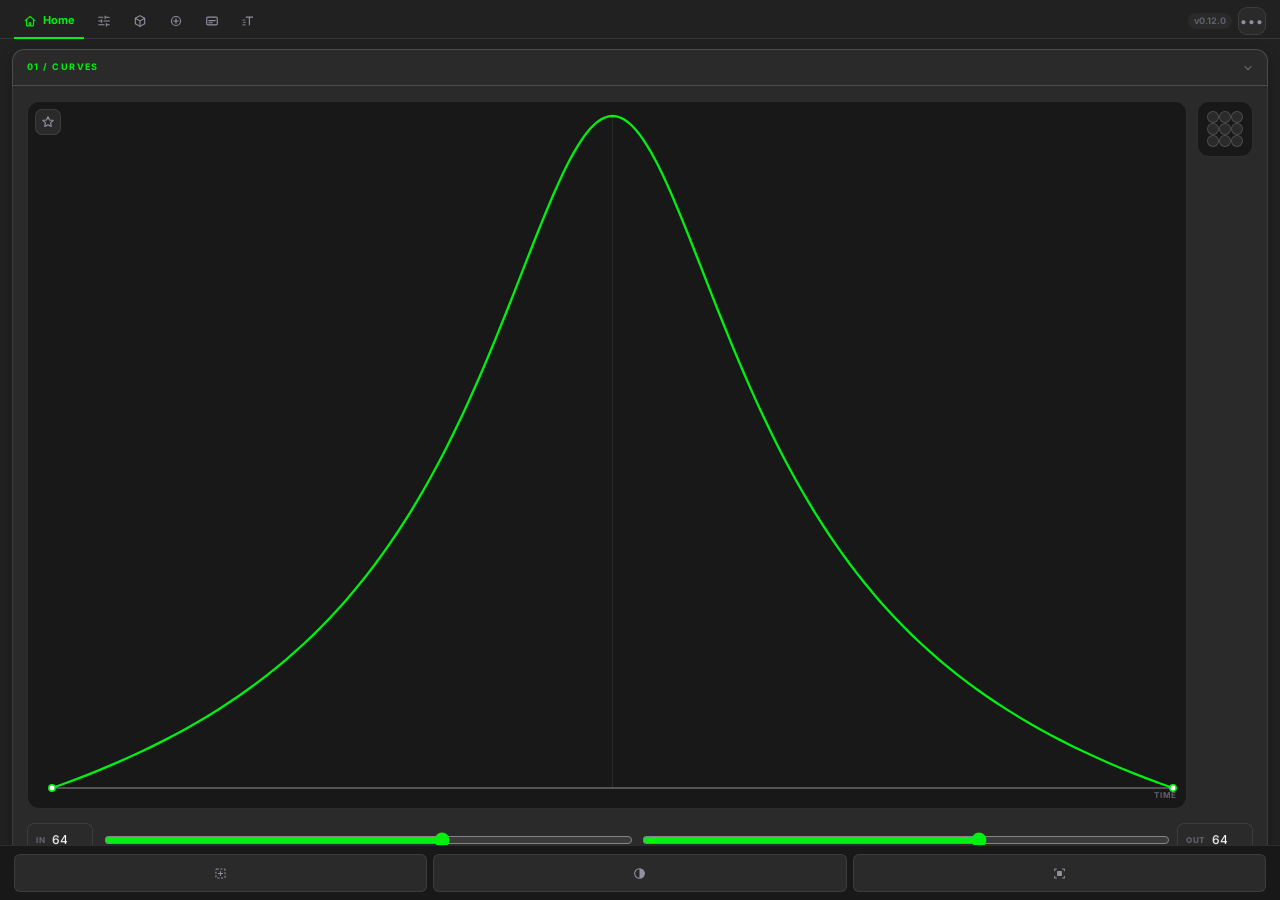
==== motion-film/client/index.html @ 4500d264 "Mótion Film 0.14.0" ====
<!doctype html>
<html lang="en">
  <head>
    <meta charset="UTF-8" />
    <meta name="viewport" content="width=device-width, initial-scale=1.0" />
    <title>Mótion Film</title>
    <link rel="stylesheet" href="styles.css?v=0140a" />
  </head>
  <body>
    <div class="app-shell">
      <!-- One row: page tabs on the left, version + settings on the right
           (the "Mótion Film" wordmark row was removed to free height). -->
      <header class="topbar">
      <nav class="page-tabs" role="tablist" aria-label="Extension pages">
        <button id="page-tab-home" class="page-tab is-active" type="button" role="tab" aria-selected="true" aria-controls="page-home" data-page="home">
          <svg class="page-tab-icon" viewBox="0 0 20 20" width="14" height="14" fill="none" stroke="currentColor" stroke-width="1.6"><path d="M3 9.5 10 3.5l7 6" stroke-linecap="round" stroke-linejoin="round"/><path d="M5 8.5V16a1 1 0 0 0 1 1h3v-4.5h2V17h3a1 1 0 0 0 1-1V8.5" stroke-linecap="round" stroke-linejoin="round"/></svg>
          <span class="page-tab-label"><span>Home</span></span>
        </button>
        <button id="page-tab-effects" class="page-tab" type="button" role="tab" aria-selected="false" aria-controls="page-effects" data-page="effects">
          <svg class="page-tab-icon" viewBox="0 0 24 24" width="14" height="14" fill="none" stroke="currentColor" stroke-width="1.9" stroke-linecap="round" stroke-linejoin="round"><path d="M21 5.5h-7M10 5.5H3M21 12h-9M8 12H3M21 18.5h-5M12 18.5H3M14 3.5v4M8 10v4M16 16.5v4"/></svg>
          <span class="page-tab-label"><span>Tools</span></span>
        </button>
        <button id="page-tab-kit" class="page-tab" type="button" role="tab" aria-selected="false" aria-controls="page-kit" data-page="kit">
          <svg class="page-tab-icon" viewBox="0 0 24 24" width="14" height="14" fill="none" stroke="currentColor" stroke-width="1.9" stroke-linecap="round" stroke-linejoin="round"><path d="M12 2.8 20 7.3v9.4L12 21.2 4 16.7V7.3z"/><path d="M4 7.3 12 11.8 20 7.3M12 11.8v9.4"/></svg>
          <span class="page-tab-label"><span>Kit</span></span>
        </button>
        <button id="page-tab-icons" class="page-tab" type="button" role="tab" aria-selected="false" aria-controls="page-icons" data-page="icons">
          <svg class="page-tab-icon" viewBox="0 0 20 20" width="14" height="14" fill="none" stroke="currentColor" stroke-width="1.6"><circle cx="10" cy="10" r="6.5"/><path d="M10 6.8v6.4M6.8 10h6.4" stroke-linecap="round"/></svg>
          <span class="page-tab-label"><span>Icons</span></span>
        </button>
        <button id="page-tab-captions" class="page-tab" type="button" role="tab" aria-selected="false" aria-controls="page-captions" data-page="captions">
          <svg class="page-tab-icon" viewBox="0 0 20 20" width="14" height="14" fill="none" stroke="currentColor" stroke-width="1.6"><rect x="2.5" y="4.5" width="15" height="11" rx="1.6"/><path d="M5.5 12.5h5M5.5 9.5h9" stroke-linecap="round"/></svg>
          <span class="page-tab-label"><span>Captions</span></span>
        </button>
        <button id="page-tab-textanim" class="page-tab" type="button" role="tab" aria-selected="false" aria-controls="page-textanim" data-page="textanim">
          <svg class="page-tab-icon" viewBox="0 0 20 20" width="14" height="14" fill="none" stroke="currentColor" stroke-width="1.6" stroke-linecap="round" stroke-linejoin="round"><path d="M7.5 4.5h9M12 4.5v11"/><path d="M2.5 8.5h3M3.5 12h2.5M2.5 15.5h3.5" opacity=".7"/></svg>
          <span class="page-tab-label"><span>Text Animation</span></span>
        </button>
      </nav>
        <div class="topbar-tools">
          <span id="version-tag">v0.12.0</span>
          <button id="settings-toggle" class="icon-button" type="button" aria-label="Open settings">•••</button>
        </div>
      </header>

      <div id="status" class="status" role="status" aria-live="polite" hidden></div>

      <div id="page-home" class="page">
      <main>
        <section class="section velocity-section" data-section-id="curves">
          <div class="section-tab" role="button" tabindex="0" aria-expanded="true">
            <div class="section-heading">
              <div>
                <div class="section-kicker">01 / CURVES</div>
              </div>
            </div>
            <svg class="section-chevron" viewBox="0 0 12 12" width="10" height="10" fill="none" stroke="currentColor" stroke-width="1.6"><path d="M2.5 4.5L6 8l3.5-3.5" stroke-linecap="round" stroke-linejoin="round"/></svg>
          </div>
          <div class="section-body">
          <div class="motion-row">
            <div class="curve-editor" id="curve-editor">
              <canvas id="curve-canvas" width="640" height="390" aria-label="Interactive velocity curve editor"></canvas>
              <button id="curve-fav" class="curve-fav" type="button" title="Save this curve as a favorite (02 / Favorites)" aria-label="Save this curve as a favorite"><svg viewBox="0 0 16 16" width="14" height="14"><path d="M8 1.9l1.8 3.8 4.1.5-3 2.8.8 4.1L8 11.1 4.3 13.1l.8-4.1-3-2.8 4.1-.5z"/></svg></button>
              <div class="curve-axis axis-x">TIME</div>
            </div>
            <div class="anchor-panel">
              <div class="anchor-grid" id="anchor-grid" role="group" aria-label="Anchor point preset">
                <button class="anchor-dot" data-fx="0" data-fy="0" type="button" aria-label="Top left" title="Top left of the layer. Shift+click: Top left of the comp frame (layer stays in place)"></button>
                <button class="anchor-dot" data-fx="0.5" data-fy="0" type="button" aria-label="Top center" title="Top center of the layer. Shift+click: Top center of the comp frame (layer stays in place)"></button>
                <button class="anchor-dot" data-fx="1" data-fy="0" type="button" aria-label="Top right" title="Top right of the layer. Shift+click: Top right of the comp frame (layer stays in place)"></button>
                <button class="anchor-dot" data-fx="0" data-fy="0.5" type="button" aria-label="Middle left" title="Middle left of the layer. Shift+click: Middle left of the comp frame (layer stays in place)"></button>
                <button class="anchor-dot" data-fx="0.5" data-fy="0.5" type="button" aria-label="Center" title="Center of the layer. Shift+click: Center of the comp frame (layer stays in place)"></button>
                <button class="anchor-dot" data-fx="1" data-fy="0.5" type="button" aria-label="Middle right" title="Middle right of the layer. Shift+click: Middle right of the comp frame (layer stays in place)"></button>
                <button class="anchor-dot" data-fx="0" data-fy="1" type="button" aria-label="Bottom left" title="Bottom left of the layer. Shift+click: Bottom left of the comp frame (layer stays in place)"></button>
                <button class="anchor-dot" data-fx="0.5" data-fy="1" type="button" aria-label="Bottom center" title="Bottom center of the layer. Shift+click: Bottom center of the comp frame (layer stays in place)"></button>
                <button class="anchor-dot" data-fx="1" data-fy="1" type="button" aria-label="Bottom right" title="Bottom right of the layer. Shift+click: Bottom right of the comp frame (layer stays in place)"></button>
              </div>
            </div>
          </div>
          <div class="velocity-controls">
            <label class="velocity-input">
              <span>IN</span>
                <input id="in-value" type="number" min="1" max="99" value="64" />
            </label>
            <input id="in-slider" type="range" min="1" max="99" value="64" aria-label="IN influence" />
            <input id="out-slider" type="range" min="1" max="99" value="64" aria-label="OUT influence" />
            <label class="velocity-input output">
              <span>OUT</span>
                <input id="out-value" type="number" min="1" max="99" value="64" />
            </label>
          </div>
          <div class="action-row">
            <button id="apply-curve" class="action-button" type="button" title="Apply the current curve to the selected keyframes">
              <svg viewBox="0 0 24 24" width="17" height="17" fill="none" stroke="currentColor" stroke-width="1.7">
                <path d="M3 19C7.5 19 8 5 12 5s4.5 14 9 14" stroke-linecap="round"/>
                <circle cx="12" cy="5" r="1.9" fill="currentColor" stroke="none"/>
              </svg>
            </button>
            <button class="action-button" data-utility="reposition" type="button" title="Move the selected keyframes to each layer's start">
              <svg viewBox="0 0 24 24" width="17" height="17" fill="none" stroke="currentColor" stroke-width="1.7">
                <path d="M5 4.5v15" stroke-linecap="round"/>
                <path d="M20 12H9.5M13 7.8 8.8 12l4.2 4.2" stroke-linecap="round" stroke-linejoin="round"/>
              </svg>
            </button>
            <button id="copy-keyframe-curves" class="action-button" type="button" title="Copy the easing curve of each selected keyframe (any number of them), in order">
              <svg viewBox="0 0 24 24" width="17" height="17" fill="none" stroke="currentColor" stroke-width="1.7">
                <rect x="8" y="8" width="12" height="12" rx="1.5"/>
                <path d="M16 8V6a2 2 0 0 0-2-2H6a2 2 0 0 0-2 2v8a2 2 0 0 0 2 2h2" stroke-linecap="round" stroke-linejoin="round"/>
              </svg>
            </button>
            <button id="paste-keyframe-curves" class="action-button" type="button" title="Paste the copied easing curves onto the newly selected keyframes, in order" disabled>
              <svg viewBox="0 0 24 24" width="17" height="17" fill="none" stroke="currentColor" stroke-width="1.7">
                <rect x="6" y="4" width="12" height="17" rx="1.5"/>
                <path d="M9 4V3a1 1 0 0 1 1-1h4a1 1 0 0 1 1 1v1" stroke-linecap="round" stroke-linejoin="round"/>
                <path d="M9 11h6M9 15h6" stroke-linecap="round"/>
              </svg>
            </button>
          </div>
          </div>
        </section>

        <!-- Favorite speed curves (curve-favorites.js): the ★ on 01 Curves
             saves the current curve; the first 4 show here, the rest in
             the library. Click = load into Curves + apply to the selected
             keyframes. Later also the 1-4 of the Elastic popup. -->
        <section class="section favorites-section" data-section-id="curve-favorites">
          <div class="section-tab" role="button" tabindex="0" aria-expanded="true">
            <div class="section-heading compact">
              <div>
                <div class="section-kicker">02 / FAVORITES</div>
              </div>
              <span class="fav-count" id="fav-count"></span>
            </div>
            <svg class="section-chevron" viewBox="0 0 12 12" width="10" height="10" fill="none" stroke="currentColor" stroke-width="1.6"><path d="M2.5 4.5L6 8l3.5-3.5" stroke-linecap="round" stroke-linejoin="round"/></svg>
          </div>
          <div class="section-body">
            <div class="fav-grid" id="fav-top"></div>
            <div id="fav-empty" class="empty-state" hidden>Click the ★ on the curve above to save it here.</div>
            <button id="fav-library-toggle" class="lf-tool fav-library-toggle" type="button" aria-expanded="false"></button>
            <div id="fav-library" class="fav-library" hidden>
              <div class="fav-grid" id="fav-all"></div>
              <p class="lf-hint">Click: use the curve · Drag: reorder (the first 4 show above) · ×: remove</p>
            </div>
          </div>
        </section>

        <section class="section transform-section" data-section-id="layer">
          <div class="section-tab" role="button" tabindex="0" aria-expanded="true">
            <div class="section-heading compact">
              <div>
                <div class="section-kicker">03 / LAYER</div>
              </div>
              <button id="transform-reset" class="link-button" type="button">Reset</button>
            </div>
            <svg class="section-chevron" viewBox="0 0 12 12" width="10" height="10" fill="none" stroke="currentColor" stroke-width="1.6"><path d="M2.5 4.5L6 8l3.5-3.5" stroke-linecap="round" stroke-linejoin="round"/></svg>
          </div>
          <div class="section-body">
          <div id="transform-empty" class="empty-state">Select a layer in the timeline.</div>
          <div id="transform-rows" class="transform-rows" hidden></div>
          </div>
        </section>

      </main>

      <footer class="footer">
        <div class="footer-resizer" id="footer-resizer-home" role="separator" aria-orientation="horizontal" aria-label="Resize the action bar" tabindex="0"></div>
        <div class="footer-actions">
          <button id="create-null" class="footer-button" type="button" title="Null from selection — created at the average anchor point, with the selected layers parented to it. A layer that already had a parent now follows the null, and the null follows that old parent. If a selected layer is 3D (or is a camera/light), the null is created in 3D. Shift+click: create at the comp centre">
            <svg viewBox="0 0 28 28" width="17" height="17" fill="none" stroke="currentColor" stroke-width="1.7">
              <rect x="6.5" y="6.5" width="15" height="15" rx="1.5" stroke-dasharray="3.4 2.6"/>
              <path d="M14 10.6v6.8M10.6 14h6.8" stroke-linecap="round"/>
            </svg>
          </button>
          <button id="create-adjustment" class="footer-button" type="button" title="Adjustment layer that re-fits automatically when the composition size changes">
            <svg viewBox="0 0 28 28" width="17" height="17" fill="none" stroke="currentColor" stroke-width="1.7">
              <circle cx="14" cy="14" r="8"/>
              <path d="M14 6a8 8 0 0 1 0 16z" fill="currentColor" stroke="none"/>
            </svg>
          </button>
          <button id="create-solid" class="footer-button" type="button" title="Solid that re-fits automatically when the composition size changes">
            <svg viewBox="0 0 28 28" width="17" height="17" fill="none" stroke="currentColor" stroke-width="1.7">
              <path d="M6 9.5V6.5h3M19 6.5h3v3M22 18.5v3h-3M9 21.5H6v-3" stroke-linecap="round" stroke-linejoin="round"/>
              <rect x="10" y="10" width="8" height="8" rx="1" fill="currentColor" stroke="none"/>
            </svg>
          </button>
        </div>
      </footer>
      </div>

      <div id="page-kit" class="page" hidden>
        <div class="kit-layout">
          <nav class="kit-categories" id="kit-categories" aria-label="Preset categories"></nav>
          <div class="kit-resizer" id="kit-resizer" role="separator" aria-orientation="vertical" aria-label="Resize category list" tabindex="0"></div>
          <div class="kit-presets" id="kit-presets"></div>
        </div>
        <footer class="footer">
          <div class="footer-resizer" id="footer-resizer-kit" role="separator" aria-orientation="horizontal" aria-label="Resize the action bar" tabindex="0"></div>
          <div class="footer-actions">
            <button id="kit-save-layers" class="footer-button footer-button-labeled" type="button" data-tooltip="Save Layers as Pack">
              <svg viewBox="0 0 28 28" width="16" height="16" fill="none" stroke="currentColor" stroke-width="1.7">
                <rect x="5.5" y="9.5" width="13" height="10" rx="1.4"/>
                <rect x="9.5" y="5.5" width="13" height="10" rx="1.4"/>
              </svg>
            </button>
            <button id="kit-save-comp" class="footer-button footer-button-labeled" type="button" data-tooltip="Save Comp as Pack">
              <svg viewBox="0 0 28 28" width="16" height="16" fill="none" stroke="currentColor" stroke-width="1.7">
                <rect x="5" y="5" width="18" height="18" rx="1.8"/>
                <rect x="9.5" y="9.5" width="9" height="9" rx="1" fill="currentColor" stroke="none"/>
              </svg>
            </button>
            <button id="kit-export-preset" class="footer-button footer-button-labeled" type="button" data-tooltip="Export Pack (.zip with all media)">
              <svg viewBox="0 0 28 28" width="16" height="16" fill="none" stroke="currentColor" stroke-width="1.7">
                <path d="M14 4v13" stroke-linecap="round"/>
                <path d="M9 8.5 14 4l5 4.5" stroke-linecap="round" stroke-linejoin="round"/>
                <path d="M6 16v5.5a1.5 1.5 0 0 0 1.5 1.5h13a1.5 1.5 0 0 0 1.5-1.5V16" stroke-linecap="round" stroke-linejoin="round"/>
              </svg>
            </button>
            <button id="kit-import-preset" class="footer-button footer-button-labeled" type="button" data-tooltip="Import Pack">
              <svg viewBox="0 0 28 28" width="16" height="16" fill="none" stroke="currentColor" stroke-width="1.7">
                <path d="M14 4v10" stroke-linecap="round"/>
                <path d="M9 9.5 14 14l5-4.5" stroke-linecap="round" stroke-linejoin="round"/>
                <path d="M6 16v5.5a1.5 1.5 0 0 0 1.5 1.5h13a1.5 1.5 0 0 0 1.5-1.5V16" stroke-linecap="round" stroke-linejoin="round"/>
              </svg>
            </button>
            <button id="kit-delete-preset" class="footer-button footer-button-labeled danger" type="button" data-tooltip="Delete Pack">
              <svg viewBox="0 0 28 28" width="16" height="16" fill="none" stroke="currentColor" stroke-width="1.7">
                <path d="M6 8h16M11.5 8V6.2h5V8M9.5 8l1 15h7l1-15" stroke-linecap="round" stroke-linejoin="round"/>
              </svg>
            </button>
          </div>
        </footer>
      </div>

      <div id="page-icons" class="page" hidden>
        <div class="icons-layout">
          <div class="icons-search-row">
            <input id="icons-search" class="icons-search" type="search" spellcheck="false" placeholder="Search icons (e.g. arrow, play, star)" />
          </div>
          <p class="icons-hint" id="icons-hint">Search thousands of free, openly-licensed icons (via Iconify) and import any of them straight into this project -- needs an internet connection.</p>
          <div class="icons-grid" id="icons-grid"></div>
        </div>
      </div>

      <div id="page-captions" class="page" hidden>
        <div class="captions-layout">
          <div id="captions-setup" class="captions-setup" hidden>
            <p class="captions-hint">Transcription runs entirely on your own computer (via whisper.cpp + ffmpeg) -- no account, no per-use cost, no internet needed once this one-time setup finishes.</p>
            <p class="captions-hint">One-time download, saved to your Documents folder: a speech-recognition engine, an audio converter, and a language model (~620MB total).</p>
            <button id="captions-setup-button" class="secondary-button" type="button">Download &amp; Set Up (~620MB)</button>
            <div id="captions-setup-progress" class="captions-progress" hidden>
              <div class="captions-progress-track"><div id="captions-progress-fill" class="captions-progress-fill"></div></div>
              <div id="captions-setup-status" class="captions-step">
                <span class="captions-spinner" aria-hidden="true"></span>
                <span id="captions-setup-status-text" class="captions-step-text"></span>
              </div>
            </div>
          </div>
          <main id="captions-main" class="captions-main" hidden>
            <section class="section" data-section-id="cap-generate">
              <div class="section-tab" role="button" tabindex="0" aria-expanded="true">
                <div class="section-heading compact">
                  <div>
                    <div class="section-kicker">01 / GENERATE</div>
                  </div>
                </div>
                <svg class="section-chevron" viewBox="0 0 12 12" width="10" height="10" fill="none" stroke="currentColor" stroke-width="1.6"><path d="M2.5 4.5L6 8l3.5-3.5" stroke-linecap="round" stroke-linejoin="round"/></svg>
              </div>
              <div class="section-body">
                <div class="cap-picks">
                  <button type="button" data-go="style" title="Go to 1 Style"><small>Style</small><b id="cap-pick-style"></b></button>
                  <button type="button" data-go="anim" title="Go to 2 Animation"><small>Animation</small><b id="cap-pick-anim"></b></button>
                </div>
                <button type="button" id="cap-generate" class="lf-tool is-primary cap-generate">
                  <svg viewBox="0 0 20 20" width="15" height="15" fill="none" stroke="currentColor" stroke-width="1.6"><rect x="2.5" y="4.5" width="15" height="11" rx="1.6"/><path d="M5.5 12.5h5M5.5 9.5h9" stroke-linecap="round"/></svg>
                  Generate captions
                </button>
                <p class="cap-hint" id="cap-hint"></p>
              </div>
            </section>

            <section class="section" data-section-id="cap-steps">
              <div class="section-tab" role="button" tabindex="0" aria-expanded="true">
                <div class="section-heading compact">
                  <div>
                    <div class="section-kicker">02 / CUSTOMIZE</div>
                  </div>
                </div>
                <svg class="section-chevron" viewBox="0 0 12 12" width="10" height="10" fill="none" stroke="currentColor" stroke-width="1.6"><path d="M2.5 4.5L6 8l3.5-3.5" stroke-linecap="round" stroke-linejoin="round"/></svg>
              </div>
              <div class="section-body">
                <!-- one part at a time, so the previews stay few and in view -->
                <nav class="segmented cap-steps-nav" role="tablist" aria-label="Caption steps">
                  <button type="button" class="segmented-option cap-tab is-active" data-view="style" role="tab"><i>1</i>Style</button>
                  <button type="button" class="segmented-option cap-tab" data-view="anim" role="tab"><i>2</i>Animation</button>
                  <button type="button" class="segmented-option cap-tab" data-view="highlight" role="tab"><i>3</i>Highlight</button>
                  <button type="button" class="segmented-option cap-tab" data-view="adjust" role="tab"><i>4</i>Adjust</button>
                </nav>

                <!-- 1 Style: every style animating -->
                <div class="cap-view" data-view="style">
                  <div class="cap-heading">Pick a style <small>click to choose · Shift+click a Reels / Viral style: restyle the captions selected in the timeline</small></div>
                  <div class="cap-chips" id="cap-filter">
                    <button type="button" data-group="all">All</button>
                    <button type="button" data-group="reels">Reels</button>
                    <button type="button" data-group="viral">Viral</button>
                    <button type="button" data-group="simple">Simple</button>
                  </div>
                  <div id="cap-style-groups"></div>
                  <div id="cap-fonts-note" class="cap-note" hidden>
                    <b id="cap-fonts-note-title"></b>
                    <span id="cap-fonts-note-text"></span>
                  </div>
                </div>

                <!-- 2 Animation: the chosen style with every animation -->
                <div class="cap-view" data-view="anim" hidden>
                  <div class="cap-heading">Pick an animation <small id="cap-anim-hint">how the text comes in</small></div>
                  <div class="cap-grid" id="cap-anim-grid"></div>
                </div>

                <!-- 3 Highlight: the word being spoken -->
                <div class="cap-view" data-view="highlight" hidden>
                <div class="cap-heading">Preview <small id="cap-highlight-hint">the highlight with your choices</small></div>
                  <div class="cap-preview" id="cap-highlight-preview"></div>
                  <div id="cap-look-controls">
                    <div class="cap-heading">Highlight color</div>
                    <button type="button" class="cap-toggle" data-bool="colorOn">Use my own color</button>
                    <div class="cap-rows" data-show="colorOn">
                      <label class="cap-color"><input type="color" data-color="color" /><span>Highlight color</span></label>
                    </div>
                    <div class="cap-heading">Highlight effects</div>
                    <button type="button" class="cap-toggle" data-bool="gradientOn">Gradient</button>
                    <div class="cap-rows cap-rows-2" data-show="gradientOn">
                      <label class="cap-color"><input type="color" data-color="gradTop" /><span>Top</span></label>
                      <label class="cap-color"><input type="color" data-color="gradBottom" /><span>Bottom</span></label>
                    </div>
                    <button type="button" class="cap-toggle" data-bool="glowOn">Glow</button>
                    <div class="cap-rows" data-show="glowOn">
                      <label class="cap-color"><input type="color" data-color="glowColor" /><span>Glow color</span></label>
                      <div class="cap-slider-row"><span>Amount</span><input type="range" min="5" max="100" step="1" data-num="glowAmt" /><b data-out="glowAmt"></b></div>
                      <div class="cap-slider-row"><span>Size</span><input type="range" min="5" max="100" step="1" data-num="glowSize" /><b data-out="glowSize"></b></div>
                    </div>
                    <button type="button" class="cap-toggle" data-bool="sweepOn">Light edge (a thin white light on the word)</button>
                    <div class="cap-heading">Fonts</div>
                    <label class="cap-label">Highlighted word</label>
                    <div class="cap-fields">
                      <select id="cap-acc-family" class="cap-select" title="Font family"></select>
                      <select id="cap-acc-style" class="cap-select" title="Weight / style"></select>
                    </div>
                    <label class="cap-label">Words above and below</label>
                    <div class="cap-fields">
                      <select id="cap-small-family" class="cap-select" title="Font family"></select>
                      <select id="cap-small-style" class="cap-select" title="Weight / style"></select>
                    </div>
                    <button type="button" class="cap-link" id="cap-look-reset">Back to the style's own look</button>
                  </div>
                  <div id="cap-highlight-controls">
                    <div class="cap-heading">Spoken word</div>
                    <button type="button" class="cap-toggle" data-bool="highlightOn">Highlight the word being spoken</button>
                    <div class="cap-rows" data-show="highlightOn">
                      <label class="cap-color"><input type="color" data-color="highlight" /><span>Highlight color</span></label>
                      <div class="cap-slider-row"><span>Size</span><input type="range" min="80" max="160" step="1" data-num="highlightScale" /><b data-out="highlightScale" data-unit="%"></b></div>
                    </div>
                  </div>
                  <p class="cap-help" id="cap-highlight-word-note" hidden>One at a time already shows just the word being spoken -- its color and size are the text's own (Adjust).</p>
                </div>

                <!-- 4 Adjust -->
                <div class="cap-view" data-view="adjust" hidden>
                <div class="cap-heading">Preview <small id="cap-adjust-hint"></small></div>
                  <div class="cap-preview" id="cap-adjust-preview"></div>

                  <div class="cap-heading">Position &amp; size</div>
                  <div class="segmented" id="cap-position">
                    <button type="button" class="segmented-option" data-value="bottom">Bottom</button>
                    <button type="button" class="segmented-option" data-value="center">Center</button>
                    <button type="button" class="segmented-option" data-value="top">Top</button>
                    <button type="button" class="segmented-option" data-value="custom">Custom</button>
                  </div>
                  <div class="cap-fields" data-show-position="custom">
                    <label class="cap-field"><span>X %</span><input type="number" min="0" max="100" step="1" data-num="posX" /></label>
                    <label class="cap-field"><span>Y %</span><input type="number" min="0" max="100" step="1" data-num="posY" /></label>
                  </div>
                  <div class="cap-slider-row"><span>Size</span><input type="range" min="30" max="300" step="1" data-num="scale" /><b data-out="scale" data-unit="%"></b></div>

                  <div class="cap-heading">Shadow</div>
                  <button type="button" class="cap-toggle" data-bool="shadowOn" id="cap-shadow-toggle">Drop shadow</button>
                  <div class="cap-rows" data-show="shadowOn">
                    <div class="cap-slider-row"><span>Opacity</span><input type="range" min="5" max="100" step="1" data-num="shadowOpacity" /><b data-out="shadowOpacity" data-unit="%"></b></div>
                    <div class="cap-slider-row"><span>Softness</span><input type="range" min="0" max="120" step="1" data-num="shadowSoftness" /><b data-out="shadowSoftness"></b></div>
                    <div class="cap-slider-row"><span>Distance</span><input type="range" min="0" max="60" step="1" data-num="shadowDistance" /><b data-out="shadowDistance"></b></div>
                  </div>
                  <button type="button" class="cap-toggle" data-bool="backShadeOn">Back shade (soft dark glow behind the lines)</button>
                  <div class="cap-rows" data-show="backShadeOn">
                    <div class="cap-slider-row"><span>Opacity</span><input type="range" min="10" max="90" step="1" data-num="backShadeOpacity" /><b data-out="backShadeOpacity" data-unit="%"></b></div>
                    <div class="cap-slider-row"><span>Size</span><input type="range" min="60" max="200" step="1" data-num="backShadeSize" /><b data-out="backShadeSize" data-unit="%"></b></div>
                  </div>

                  <div class="cap-heading">Audio &amp; language</div>
                  <label class="cap-label" for="cap-lang">Language spoken in the video</label>
                  <select id="cap-lang" class="cap-select"></select>
                  <label class="cap-label">With no layer selected, transcribe</label>
                  <div class="segmented" id="cap-range">
                    <button type="button" class="segmented-option" data-value="comp">Whole comp</button>
                    <button type="button" class="segmented-option" data-value="work">Work area only</button>
                  </div>

                  <details class="cap-fold" id="cap-style-fold">
                    <summary>Font, colors &amp; effects</summary>
                    <div class="cap-fold-body">
                      <label class="cap-label">Font</label>
                      <div class="cap-fields">
                        <select id="cap-font-family" class="cap-select" title="Font family"></select>
                        <select id="cap-font-style" class="cap-select" title="Weight / style"></select>
                      </div>
                      <div class="cap-fields cap-fields-4">
                        <label class="cap-field"><span>Size</span><input type="number" min="8" max="400" step="1" data-num="fontSize" /></label>
                        <label class="cap-field"><span>Tracking</span><input type="number" min="-200" max="500" step="5" data-num="tracking" /></label>
                        <label class="cap-field"><span>Line height</span><input type="number" min="0.7" max="3" step="0.05" data-num="lineHeight" /></label>
                        <label class="cap-field"><span>Margin %</span><input type="number" min="0" max="45" step="1" data-num="margin" /></label>
                      </div>
                      <div class="cap-fields">
                        <div class="segmented" id="cap-case">
                          <button type="button" class="segmented-option" data-value="none" title="As spoken">Aa</button>
                          <button type="button" class="segmented-option" data-value="upper" title="Uppercase">AA</button>
                          <button type="button" class="segmented-option" data-value="lower" title="Lowercase">aa</button>
                        </div>
                        <div class="segmented" id="cap-justify">
                          <button type="button" class="segmented-option" data-value="left" title="Align left">Left</button>
                          <button type="button" class="segmented-option" data-value="center" title="Center">Center</button>
                          <button type="button" class="segmented-option" data-value="right" title="Align right">Right</button>
                        </div>
                      </div>
                      <label class="cap-label">Colors</label>
                      <div class="cap-colors">
                        <label class="cap-color"><input type="color" data-color="fill" /><span>Text</span></label>
                        <label class="cap-color"><input type="color" data-color="stroke" /><span>Stroke</span></label>
                        <label class="cap-color"><input type="color" data-color="bg" /><span>Box</span></label>
                        <label class="cap-color"><input type="color" data-color="glowColor" /><span>Glow</span></label>
                      </div>
                      <label class="cap-label">Effects</label>
                      <div class="cap-fx-row"><button type="button" class="cap-toggle" data-bool="strokeOn">Stroke</button><label class="cap-field"><span>Width</span><input type="number" min="0" max="60" step="0.5" data-num="strokeWidth" /></label></div>
                      <div class="cap-fx-row"><button type="button" class="cap-toggle" data-bool="bgOn">Box</button><label class="cap-field"><span>Opacity %</span><input type="number" min="0" max="100" step="5" data-num="bgOpacity" /></label></div>
                      <div class="cap-fx-row" data-show="bgOn"><span></span><label class="cap-field"><span>Padding</span><input type="number" min="0" max="200" step="1" data-num="bgPadding" /></label><label class="cap-field"><span>Corners</span><input type="number" min="0" max="200" step="1" data-num="bgRadius" /></label></div>
                      <div class="cap-fx-row"><button type="button" class="cap-toggle" data-bool="glowOn">Glow</button><label class="cap-field"><span>Intensity</span><input type="number" min="0" max="10" step="0.1" data-num="glowIntensity" /></label></div>
                      <div class="cap-fx-row" data-show="glowOn"><span></span><label class="cap-field"><span>Radius</span><input type="number" min="0" max="500" step="1" data-num="glowRadius" /></label></div>
                      <button type="button" class="cap-link" id="cap-style-reset">Reset this style&#39;s look</button>
                    </div>
                  </details>

                  <details class="cap-fold" id="cap-rules-fold">
                    <summary>Caption split <small>advanced</small></summary>
                    <div class="cap-fold-body">
                      <p class="cap-help">How many words go into each caption and how long it stays on screen.</p>
                      <div class="cap-fields cap-fields-4">
                        <label class="cap-field"><span>Words (max)</span><input type="number" min="1" max="40" step="1" data-rule="maxWords" /></label>
                        <label class="cap-field"><span>Letters / line</span><input type="number" min="4" max="80" step="1" data-rule="maxChars" /></label>
                        <label class="cap-field"><span>Lines (max)</span><input type="number" min="1" max="4" step="1" data-rule="maxLines" /></label>
                        <label class="cap-field" title="A pause longer than this starts a new caption"><span>Pause (s)</span><input type="number" min="0.05" max="5" step="0.05" data-rule="pauseBreak" /></label>
                        <label class="cap-field" title="Shortest time a caption stays on screen"><span>Min (s)</span><input type="number" min="0.1" max="10" step="0.1" data-rule="minDuration" /></label>
                        <label class="cap-field" title="Longest time a caption stays on screen"><span>Max (s)</span><input type="number" min="0.5" max="20" step="0.1" data-rule="maxDuration" /></label>
                        <label class="cap-field" title="Extra time after the last word"><span>Hold (s)</span><input type="number" min="0" max="3" step="0.05" data-rule="linger" /></label>
                        <label class="cap-field" title="Moves every caption earlier (negative) or later (positive)"><span>Sync (ms)</span><input type="number" min="-2000" max="2000" step="10" data-rule="offsetMs" /></label>
                      </div>
                      <div class="cap-fx-row">
                        <button type="button" class="cap-toggle" data-rule-bool="bySentence">Break at sentence ends</button>
                        <button type="button" class="cap-toggle" data-rule-bool="punctuation">Keep punctuation</button>
                      </div>
                      <button type="button" class="cap-link" id="cap-rules-reset">Reset this style&#39;s split</button>
                    </div>
                  </details>

                  <div class="cap-heading">Subtitle file (SRT)</div>
                  <button type="button" id="cap-import-srt" class="lf-tool is-primary cap-wide">Import SRT with this style</button>
                  <input type="file" id="cap-import-srt-input" accept=".srt,.vtt,text/plain" hidden />
                </div>
              </div>
            </section>
          </main>

          <!-- Generating: steps + progress + cancel -->
          <section id="cap-proc" class="cap-proc" hidden aria-live="polite">
            <div class="cap-proc-title" id="cap-proc-title">Generating captions</div>
            <ol class="cap-steps" id="cap-steps">
              <li data-step="audio">Preparing the audio</li>
              <li data-step="transcribe">Transcribing</li>
              <li data-step="sync">Syncing the words</li>
              <li data-step="layers">Creating the caption layers</li>
              <li data-step="finish">Finishing</li>
            </ol>
            <div class="cap-bar" id="cap-bar"><span id="cap-bar-fill"></span></div>
            <p class="cap-proc-note" id="cap-proc-note"></p>
            <button type="button" id="cap-cancel" class="lf-tool cap-wide">Cancel</button>
          </section>
        </div>
      </div>

      <!-- Text Animation (textanim.js + textanim-library.js; AE side in
           host/textanim.jsx). Same collapsible sections as Home:
           01 PREVIEW = stage, In / Out slots, timing + Apply;
           02 LIBRARY = search, categories, the preset grid. -->
      <div id="page-textanim" class="page" hidden>
        <main id="ta-main" class="ta">
          <section class="section" data-section-id="ta-preview">
            <div class="section-tab" role="button" tabindex="0" aria-expanded="true">
              <div class="section-heading">
                <div>
                  <div class="section-kicker">01 / PREVIEW</div>
                </div>
              </div>
              <svg class="section-chevron" viewBox="0 0 12 12" width="10" height="10" fill="none" stroke="currentColor" stroke-width="1.6"><path d="M2.5 4.5L6 8l3.5-3.5" stroke-linecap="round" stroke-linejoin="round"/></svg>
            </div>
            <div class="section-body">
              <div class="ta-stage" id="ta-stage">
                <div class="ta-sample" id="ta-sample"></div>
                <span class="ta-stage-tag" id="ta-stage-tag"></span>
              </div>
              <div class="ta-slots">
                <div class="ta-slot" data-slot="in">
                  <button type="button" class="ta-slot-toggle" aria-pressed="true" title="Use an entrance">In</button>
                  <button type="button" class="ta-step" data-step="-1" title="Previous preset" aria-label="Previous preset"><svg viewBox="0 0 16 16" width="11" height="11" fill="none" stroke="currentColor" stroke-width="1.8" stroke-linecap="round" stroke-linejoin="round"><path d="M10 3.5 5.5 8l4.5 4.5"/></svg></button>
                  <div class="ta-slot-name" title="Scroll to step through the presets">
                    <span class="ta-slot-line"><b class="ta-slot-num"></b><span class="ta-slot-title"></span></span>
                    <small class="ta-slot-tags"></small>
                  </div>
                  <button type="button" class="ta-step" data-step="1" title="Next preset" aria-label="Next preset"><svg viewBox="0 0 16 16" width="11" height="11" fill="none" stroke="currentColor" stroke-width="1.8" stroke-linecap="round" stroke-linejoin="round"><path d="M6 3.5 10.5 8 6 12.5"/></svg></button>
                  <button type="button" class="ta-dice" title="Random preset (from the list below)" aria-label="Random preset"><svg viewBox="0 0 16 16" width="13" height="13" fill="none" stroke="currentColor" stroke-width="1.4"><rect x="2.5" y="2.5" width="11" height="11" rx="2.5"/><circle cx="5.75" cy="5.75" r=".9" fill="currentColor"/><circle cx="10.25" cy="10.25" r=".9" fill="currentColor"/><circle cx="8" cy="8" r=".9" fill="currentColor"/></svg></button>
                  <button type="button" class="ta-slot-fav" title="Favorite" aria-label="Favorite"><svg viewBox="0 0 16 16" width="12" height="12"><path d="M8 1.9l1.8 3.8 4.1.5-3 2.8.8 4.1L8 11.1 4.3 13.1l.8-4.1-3-2.8 4.1-.5z"/></svg></button>
                </div>
                <div class="ta-slot" data-slot="out">
                  <button type="button" class="ta-slot-toggle" aria-pressed="true" title="Use an exit">Out</button>
                  <button type="button" class="ta-step" data-step="-1" title="Previous preset" aria-label="Previous preset"><svg viewBox="0 0 16 16" width="11" height="11" fill="none" stroke="currentColor" stroke-width="1.8" stroke-linecap="round" stroke-linejoin="round"><path d="M10 3.5 5.5 8l4.5 4.5"/></svg></button>
                  <div class="ta-slot-name" title="Scroll to step through the presets">
                    <span class="ta-slot-line"><b class="ta-slot-num"></b><span class="ta-slot-title"></span></span>
                    <small class="ta-slot-tags"></small>
                  </div>
                  <button type="button" class="ta-step" data-step="1" title="Next preset" aria-label="Next preset"><svg viewBox="0 0 16 16" width="11" height="11" fill="none" stroke="currentColor" stroke-width="1.8" stroke-linecap="round" stroke-linejoin="round"><path d="M6 3.5 10.5 8 6 12.5"/></svg></button>
                  <button type="button" class="ta-dice" title="Random preset (from the list below)" aria-label="Random preset"><svg viewBox="0 0 16 16" width="13" height="13" fill="none" stroke="currentColor" stroke-width="1.4"><rect x="2.5" y="2.5" width="11" height="11" rx="2.5"/><circle cx="5.75" cy="5.75" r=".9" fill="currentColor"/><circle cx="10.25" cy="10.25" r=".9" fill="currentColor"/><circle cx="8" cy="8" r=".9" fill="currentColor"/></svg></button>
                  <button type="button" class="ta-slot-fav" title="Favorite" aria-label="Favorite"><svg viewBox="0 0 16 16" width="12" height="12"><path d="M8 1.9l1.8 3.8 4.1.5-3 2.8.8 4.1L8 11.1 4.3 13.1l.8-4.1-3-2.8 4.1-.5z"/></svg></button>
                </div>
              </div>
              <div class="ta-opts">
                <label class="velocity-input ta-num"><span>IN</span><input id="ta-dur-in" type="number" min="0.1" max="10" step="0.1" /><em>s</em></label>
                <label class="velocity-input ta-num"><span>OUT</span><input id="ta-dur-out" type="number" min="0.1" max="10" step="0.1" /><em>s</em></label>
                <label class="velocity-input ta-ease"><span>EASE</span>
                  <select id="ta-ease">
                    <option value="smooth">Smooth</option>
                    <option value="strong">Strong</option>
                    <option value="linear">Linear</option>
                  </select>
                </label>
              </div>
              <div class="ta-actions">
                <button type="button" id="ta-apply" class="lf-tool is-primary" title="Apply In / Out to the selected text layers. In starts at the layer's in point, Out ends at its out point.">
                  <svg viewBox="0 0 24 24" width="15" height="15" fill="none" stroke="currentColor" stroke-width="1.7" stroke-linecap="round" stroke-linejoin="round"><path d="M5 6h10M10 6v12"/><path d="M15.5 13.5 18 16l3.5-4.5"/></svg>
                  Apply to text
                </button>
                <button type="button" id="ta-remove" class="lf-tool ta-remove" title="Remove the Mótion Film animation from the selected text layers" aria-label="Remove animation"><svg viewBox="0 0 28 28" width="15" height="15" fill="none" stroke="currentColor" stroke-width="1.7"><path d="M6 8h16M11.5 8V6.2h5V8M9.5 8l1 15h7l1-15" stroke-linecap="round" stroke-linejoin="round"/></svg></button>
              </div>
            </div>
          </section>

          <section class="section" data-section-id="ta-library">
            <div class="section-tab" role="button" tabindex="0" aria-expanded="true">
              <div class="section-heading compact">
                <div>
                  <div class="section-kicker">02 / LIBRARY</div>
                </div>
                <span class="ta-count" id="ta-count"></span>
              </div>
              <svg class="section-chevron" viewBox="0 0 12 12" width="10" height="10" fill="none" stroke="currentColor" stroke-width="1.6"><path d="M2.5 4.5L6 8l3.5-3.5" stroke-linecap="round" stroke-linejoin="round"/></svg>
            </div>
            <div class="section-body">
              <div class="ta-filters">
                <input id="ta-search" class="ta-search" type="search" spellcheck="false" placeholder="Search name or #number" />
                <div class="segmented ta-unit" id="ta-unit" role="tablist">
                  <button type="button" class="segmented-option" data-unit="all" title="Every unit">All</button>
                  <button type="button" class="segmented-option" data-unit="c" title="Character by character">Aa</button>
                  <button type="button" class="segmented-option" data-unit="w" title="Word by word">Word</button>
                  <button type="button" class="segmented-option" data-unit="l" title="Line by line">Line</button>
                </div>
              </div>
              <div class="ta-cats" id="ta-cats" role="tablist" aria-label="Categories"></div>
              <div class="ta-grid" id="ta-grid"></div>
              <p class="ta-empty" id="ta-empty" hidden></p>
            </div>
          </section>
        </main>
      </div>

      <div id="page-effects" class="page" hidden>
        <main>
          <section class="section" data-section-id="effects-manager">
            <div class="section-tab" role="button" tabindex="0" aria-expanded="true">
              <div class="section-heading">
                <div>
                  <div class="section-kicker">01 / EFFECTS CONTROL</div>
                </div>
              </div>
              <svg class="section-chevron" viewBox="0 0 12 12" width="10" height="10" fill="none" stroke="currentColor" stroke-width="1.6"><path d="M2.5 4.5L6 8l3.5-3.5" stroke-linecap="round" stroke-linejoin="round"/></svg>
            </div>
            <div class="section-body">
              <div id="effects-manager-empty" class="empty-state">Select one or more layers in the timeline to see every effect applied across them.</div>
              <div id="effects-manager-content" hidden>
                <div class="effects-manager-summary">
                  <span id="effects-manager-total" class="effects-manager-total">TOTAL EFFECTS: 0</span>
                  <button type="button" id="effects-master-toggle" class="effects-master-toggle" role="switch" aria-checked="false" aria-label="Toggle all effects on the selected layers">
                    <span class="effects-master-toggle-thumb"></span>
                  </button>
                </div>
                <div id="effects-manager-list" class="effects-manager-list"></div>
              </div>
            </div>
          </section>
          <section class="section" data-section-id="layer-folders">
            <div class="section-tab" role="button" tabindex="0" aria-expanded="true">
              <div class="section-heading">
                <div>
                  <div class="section-kicker">02 / FOLDERS</div>
                </div>
              </div>
              <svg class="section-chevron" viewBox="0 0 12 12" width="10" height="10" fill="none" stroke="currentColor" stroke-width="1.6"><path d="M2.5 4.5L6 8l3.5-3.5" stroke-linecap="round" stroke-linejoin="round"/></svg>
            </div>
            <div class="section-body">
              <div class="lf-toolbar">
                <button type="button" id="lf-group" class="lf-tool is-primary" title="Group the selected layers into a folder &#10;Shift: create it folded &#183; Alt: layers follow the folder's Null"></button>
                <button type="button" id="lf-add" class="lf-tool" title="Add the layers selected in the timeline to the folder selected below" disabled></button>
                <button type="button" id="lf-remove" class="lf-tool" title="Take the layers selected in the timeline out of their folder"></button>
              </div>
              <div id="lf-empty" class="empty-state">Select layers in the timeline, then Group.</div>
              <div id="lf-tree" class="lf-tree"></div>
              <div class="lf-hint">Click a folder to select and open it · Click it again or the arrow: fold · Shift: only this one · Alt: with subfolders · Double-click: rename · Right-click: more</div>
            </div>
          </section>
          <section class="section" data-section-id="scale-comp">
            <div class="section-tab" role="button" tabindex="0" aria-expanded="true">
              <div class="section-heading">
                <div>
                  <div class="section-kicker">03 / SCALE COMP</div>
                </div>
              </div>
              <svg class="section-chevron" viewBox="0 0 12 12" width="10" height="10" fill="none" stroke="currentColor" stroke-width="1.6"><path d="M2.5 4.5L6 8l3.5-3.5" stroke-linecap="round" stroke-linejoin="round"/></svg>
            </div>
            <div class="section-body">
              <div class="sc-current"><span id="sc-comp-name">No composition</span><span id="sc-comp-size" class="sc-size"></span></div>
              <div class="segmented" id="sc-mode" role="tablist">
                <button type="button" class="segmented-option is-active" data-value="scale">Scale Factor</button>
                <button type="button" class="segmented-option" data-value="width">Comp Width</button>
                <button type="button" class="segmented-option" data-value="height">Comp Height</button>
              </div>
              <div class="sc-row">
                <input id="sc-value" class="sc-input" type="text" inputmode="decimal" value="1.0" spellcheck="false" />
                <span id="sc-result" class="sc-result"></span>
              </div>
              <button type="button" id="sc-apply" class="lf-tool is-primary sc-apply">Scale</button>
              <div class="lf-hint">Scales the active comp and every layer in it, cameras included, keeping everything in place. Same as File › Scripts › Scale Composition.</div>
            </div>
          </section>
          <!-- Elastic (elastic.js + host/elastic.jsx): the same buttons as the
               shortcut popup, and the shortcut itself. -->
          <section class="section" data-section-id="elastic">
            <div class="section-tab" role="button" tabindex="0" aria-expanded="true">
              <div class="section-heading">
                <div>
                  <div class="section-kicker">04 / ELASTIC</div>
                </div>
              </div>
              <svg class="section-chevron" viewBox="0 0 12 12" width="10" height="10" fill="none" stroke="currentColor" stroke-width="1.6"><path d="M2.5 4.5L6 8l3.5-3.5" stroke-linecap="round" stroke-linejoin="round"/></svg>
            </div>
            <div class="section-body">
              <div class="elastic-buttons">
                <button type="button" class="lf-tool" data-elastic="position" title="Elastic on the animated Position of the selected layers"><svg viewBox="0 0 22 14" width="18" height="12" fill="none" stroke="currentColor" stroke-width="1.6" stroke-linecap="round" stroke-linejoin="round"><path d="M1 7c2-6 4-6 5 0s3 5 4.5 0 2.5-3.5 3.5 0 2-2 3 0 1.5 1 3 0"/></svg> Position</button>
                <button type="button" class="lf-tool" data-elastic="scale" title="Elastic on the animated Scale of the selected layers"><svg viewBox="0 0 22 14" width="18" height="12" fill="none" stroke="currentColor" stroke-width="1.6" stroke-linecap="round" stroke-linejoin="round"><path d="M1 7c2-6 4-6 5 0s3 5 4.5 0 2.5-3.5 3.5 0 2-2 3 0 1.5 1 3 0"/></svg> Scale</button>
                <button type="button" class="lf-tool" data-elastic="rotation" title="Elastic on the animated Rotation of the selected layers"><svg viewBox="0 0 22 14" width="18" height="12" fill="none" stroke="currentColor" stroke-width="1.6" stroke-linecap="round" stroke-linejoin="round"><path d="M1 7c2-6 4-6 5 0s3 5 4.5 0 2.5-3.5 3.5 0 2-2 3 0 1.5 1 3 0"/></svg> Rotation</button>
                <button type="button" class="lf-tool" data-elastic="selected" title="Elastic on any animated property you selected (or whose keyframes you selected): effects, masks, shapes, opacity... with a Floor option (bounce back instead of passing the value)"><svg viewBox="0 0 22 14" width="18" height="12" fill="none" stroke="currentColor" stroke-width="1.6" stroke-linecap="round" stroke-linejoin="round"><path d="M1 7c2-6 4-6 5 0s3 5 4.5 0 2.5-3.5 3.5 0 2-2 3 0 1.5 1 3 0"/></svg> Select</button>
              </div>
              <div class="elastic-shortcut">
                <span class="elastic-shortcut-label">Shortcut</span>
                <input id="elastic-hotkey" class="settings-key-input" type="text" readonly spellcheck="false" title="Click, then press the new shortcut" aria-label="Elastic popup shortcut" />
                <button id="elastic-toggle" class="mf-switch" type="button" role="switch" aria-checked="true" aria-label="Turn the Elastic shortcut on or off"><span class="mf-switch-thumb"></span></button>
              </div>
              <div class="lf-hint" id="elastic-note"></div>
            </div>
          </section>
        </main>
      </div>


      <!-- Covers the whole Kit "render a preview" cycle (see
           generateKitPresetPreview/playKitMascotConfirmation, panel.js)
           -- same dim+blur backdrop as the other .modal-overlay panels
           above, but no dialog box. Two phases, same overlay staying up
           continuously across both (no flicker/re-blur at the handoff):
           (1) shown the moment rendering starts, with
           #kit-render-spinner-wrap (same spinner look as the Captions
           tab's own .captions-spinner, just bigger) as the only visible
           content; (2) once the render+poster finish successfully, the
           spinner hides and #kit-render-mascot (a <canvas>) takes over,
           playing the one-shot mascot confirmation clip. The overlay
           itself only hides at the very end of phase 2, or immediately
           if phase 1 ends in an error (no mascot to show for a failed
           render).

           The <video> that feeds the canvas stays invisible (see
           .kit-render-mascot-source in styles.css). Frames are drawn
           onto the canvas with a real per-pixel alpha channel computed
           by hand (alpha = brightest of the pixel's own R/G/B, so
           genuinely black pixels become genuinely transparent) -- NOT
           CSS mix-blend-mode. Confirmed live, twice, that mix-blend-mode
           simply isn't compositing at all in this CEP build's Chromium
           (not a video- or backdrop-filter-specific quirk -- a plain
           white test div with mix-blend-mode: difference rendered as
           flat unblended white both inside this overlay and completely
           on its own elsewhere on the page), so nothing here depends on
           it anymore. No `loop` on the source -- plays exactly once;
           the confirmation hides the overlay once the clip ends. Not
           dismissible by the user. -->
      <div id="kit-render-overlay" class="modal-overlay" hidden>
        <div id="kit-render-spinner-wrap" class="kit-render-spinner-wrap">
          <span class="kit-render-spinner" aria-hidden="true"></span>
          <span class="kit-render-spinner-text">Rendering preview…</span>
        </div>
        <video id="kit-render-mascot-source" class="kit-render-mascot-source" src="assets/mascot-loading.mp4" muted playsinline preload="auto"></video>
        <canvas id="kit-render-mascot" class="kit-render-mascot" hidden></canvas>
      </div>

      <div id="settings-popover" class="settings-popover" hidden>
        <div class="popover-heading"><span>Settings</span><button id="settings-close" type="button">×</button></div>
        <div class="settings-colors">
          <label>Accent <span class="color-with-picker" id="accent-color-wrap"></span></label>
          <label>Panel <span class="color-with-picker" id="panel-color-wrap"></span></label>
        </div>
        <button id="reset-settings" class="secondary-button" type="button">Reset colors</button>
        <div class="settings-divider"></div>
        <div class="settings-row">
          <span>Botões de camada em painel separado</span>
          <button id="aux-layers-toggle" class="mf-switch" type="button" role="switch" aria-checked="false" aria-label="Mostrar os botões de camada numa janela separada"><span class="mf-switch-thumb"></span></button>
        </div>
        <p class="settings-note">Move os botões de Null / Camada de ajuste / Sólido para a janela “MF - Camadas” (abre pelo menu do After Effects; pode exigir reiniciar o AE na primeira vez).</p>
        <div class="settings-divider"></div>
        <div class="settings-row">
          <span>Tamanho do Null (px)</span>
          <input id="null-marker-size" class="settings-number-input" type="number" min="4" max="2000" step="1" value="44" aria-label="Tamanho do quadrado do Null em pixels" />
        </div>
      </div>
    </div>
    <!-- ?v bumped on every panel.js/shared-core.js change: CEF's Code
         Cache (compiled-JS bytecode) in cep_cache can otherwise serve
         stale script for a whole AE session even after the file on disk
         changed. Changing the URL forces a fresh fetch + recompile. -->
    <script src="shared-core.js?v=0140a"></script>
    <script src="captions-core.js?v=0140a"></script>
    <script src="captions-layout.js?v=0140a"></script>
    <script src="captions-styles.js?v=0140a"></script>
    <script src="panel.js?v=0140a"></script>
    <script src="captions.js?v=0140a"></script>
    <script src="folders.js?v=0140a"></script>
    <script src="scalecomp.js?v=0140a"></script>
    <script src="elastic.js?v=0140a"></script>
    <script src="curve-favorites.js?v=0140a"></script>
    <script src="transitions-catalog.js?v=0140a"></script>
    <script src="transitions.js?v=0140a"></script>
    <script src="textanim-library.js?v=0140a"></script>
    <script src="textanim.js?v=0140a"></script>
  </body>
</html>
---- motion-film/client/styles.css ----
/* A CSS display rule beats the UA stylesheet's [hidden] { display: none },
   so elements like .transform-rows (display: flex) stayed visible even
   while marked hidden. This guard restores the expected behaviour. */
[hidden] { display: none !important; }

:root {
  /* --panel is the one surface tone the user picks in appearance
     settings; -deep / -raised / -soft are derived from it at runtime by
     MF.color.applyPanelShades (shared-core.js) so every box tracks the
     background. These literals are just the first-paint fallback for the
     default #212121 and must stay in step with that derivation. */
  --panel: #212121;
  --panel-deep: #181818;
  --panel-raised: #2a2a2a;
  --panel-soft: #252525;
  --line: rgba(255, 255, 255, 0.09);
  --line-strong: rgba(255, 255, 255, 0.16);
  --text: #f2f0f5;
  --muted: #91919f;
  --dim: #60616c;
  --accent: #00f011;
  --accent-bright: #00f011;
  --accent-rgb: 0, 240, 17;
  --accent-ink: #111111;
  --danger: #d36d84;
  --shadow: rgba(0, 0, 0, 0.28);
}

* { box-sizing: border-box; }

html, body {
  width: 100%;
  min-width: 280px;
  height: 100%;
  margin: 0;
  overflow: hidden;
  color: var(--text);
  background: var(--panel);
  font: 12px/1.4 Inter, "Segoe UI", -apple-system, BlinkMacSystemFont, "Helvetica Neue", Arial, sans-serif;
  -webkit-font-smoothing: antialiased;
  /* Without this, Chromium renders native widgets (scrollbars, spin
     buttons) with their light-OS-theme look wherever no author style
     covers them -- the light default scrollbar inside .fp-list, for
     instance, reads as a stray white box against the dark panel. */
  color-scheme: dark;
}

button, input { font: inherit; }
button { cursor: pointer; }
button:focus-visible, input:focus-visible { outline: 1px solid var(--accent-bright); outline-offset: 2px; }

.app-shell { position: relative; display: flex; flex-direction: column; height: 100%; min-height: 0; overflow: hidden; }
/* Single top row: page tabs + (version, settings). The "Mótion Film"
   wordmark row above the tabs was removed to give the pages more height;
   the row's bottom border lives here and the active tab's underline
   overlaps it (negative margin on .page-tab). */
.topbar { display: flex; flex: 0 0 auto; align-items: stretch; padding-top: 4px; border-bottom: 1px solid var(--line); }
.topbar-tools { display: flex; flex-shrink: 0; align-items: center; gap: 6px; padding: 0 14px 0 8px; }
.section-kicker { color: var(--accent-bright); font-size: 9px; font-weight: 700; letter-spacing: .16em; }
h1, p { margin: 0; }
/* Visible from every tab, next to the settings button. */
#version-tag { padding: 2px 6px; border-radius: 9px; background: var(--panel-raised); color: var(--dim); font-size: 9px; font-weight: 650; line-height: 1.4; white-space: nowrap; }
.icon-button { display: flex; align-items: center; justify-content: center; width: 28px; height: 28px; padding: 0; border: 1px solid var(--line); border-radius: 9px; color: var(--muted); background: var(--panel-raised); font-size: 13px; line-height: 1; letter-spacing: 1px; }
.icon-button:hover { border-color: var(--accent); color: var(--text); }

/* Page tabs: switching pages swaps the whole screen (only the active
   .page is shown) rather than overlaying a side panel. */
.page-tabs { display: flex; flex: 1 1 auto; min-width: 0; gap: 4px; padding: 0 0 0 14px; }
.page-tab { display: flex; align-items: center; padding: 9px 9px; border: 0; border-bottom: 2px solid transparent; margin-bottom: -1px; background: transparent; color: var(--muted); font-size: 11px; font-weight: 650; transition: color .15s ease, border-color .15s ease; }
.page-tab:hover { color: var(--text); }
.page-tab.is-active { color: var(--accent-bright); border-bottom-color: var(--accent); }
.page-tab-icon { flex-shrink: 0; }
/* Only the active tab shows its label -- the rest stay icon-only.
   Width itself is NOT animated here (deliberately no `transition` on
   width/margin-left below) -- two CSS-only attempts at that (max-width,
   then grid-template-columns 0fr->1fr) both looked janky in this CEP
   build's Chromium, and grid-template-columns with fr units confirmed
   live to not interpolate there at all (every sampled frame read the
   exact same final value via getComputedStyle, no in-between steps).
   The width instead snaps instantly, and initPageTabs' FLIP-technique
   animateTabLayoutChange() (panel.js) smooths out the resulting icon
   shift with a transform, which stays on the compositor regardless of
   how old the rendering engine is. Only opacity is transitioned here --
   that's the "name appearing" part of the effect, and opacity
   transitions are reliably smooth everywhere. */
.page-tab-label { display: inline-block; width: 0; margin-left: 0; opacity: 0; overflow: hidden; transition: opacity .15s ease; }
.page-tab-label > span { display: block; white-space: nowrap; }
.page-tab.is-active .page-tab-label { width: auto; margin-left: 6px; opacity: 1; transition: opacity .28s ease .1s; }

/* .status used to be a permanently-reserved strip; it's now a transient
   toast that overlays the page instead of taking up layout space, shown
   only while there's a message to show (see setStatus in panel.js). */
.status { position: fixed; left: 14px; right: 14px; z-index: 40; padding: 8px 14px; border-radius: 8px; border: 1px solid var(--line-strong); background: var(--panel-raised); color: var(--muted); font-size: 10.5px; box-shadow: 0 10px 26px var(--shadow); opacity: 0; transform: translateY(-6px); pointer-events: none; transition: opacity .18s ease, transform .18s ease; }
.status.is-visible { opacity: 1; transform: translateY(0); }
.status.is-success { color: var(--accent-bright); border-color: rgba(var(--accent-rgb), .45); }
.status.is-error { color: #f3a3b5; border-color: rgba(211,109,132,.5); }

/* Visibility is driven entirely by the `hidden` attribute (toggled in
   panel.js, same pattern as els.textSection.hidden etc. elsewhere) --
   not a class -- because the global `[hidden] { display: none
   !important }` guard up top would otherwise beat a `.page.is-active {
   display: flex }` class rule and keep an "active" page stuck hidden. */
.page { flex: 1 1 auto; min-height: 0; display: flex; flex-direction: column; }

/* Kit tab: a category rail on the left (like the page-tabs above it, but
   vertical) and a preview grid on the right, split by a draggable
   .kit-resizer handle instead of a fixed border -- dragging it resizes
   .kit-categories (an inline width set by initKitResizer in panel.js)
   while .kit-presets, being flex:1, just fills whatever space is left.
   Presets are built once from KIT_PRESETS in panel.js and just
   re-filtered by category on click -- no rebuild needed when switching
   categories. */
.kit-layout { flex: 1 1 auto; min-height: 0; display: flex; }
.kit-categories { flex: 0 0 auto; width: 92px; display: flex; flex-direction: column; gap: 2px; padding: 10px 6px; overflow-y: auto; }
.kit-categories::-webkit-scrollbar, .kit-presets::-webkit-scrollbar { width: 5px; }
.kit-categories::-webkit-scrollbar-thumb, .kit-presets::-webkit-scrollbar-thumb { background: var(--panel-raised); border-radius: 10px; }
.kit-category { padding: 8px 8px; border: 0; border-radius: 7px; background: transparent; color: var(--muted); font-size: 10.5px; font-weight: 650; text-align: left; }
.kit-category:hover { color: var(--text); background: var(--panel-raised); }
.kit-category.is-active { color: var(--accent-bright); background: rgba(var(--accent-rgb), .16); }
/* "+" at the bottom of the rail, appended after every category (see
   renderKitCategories) -- a small divider above it and centered icon
   (instead of left-aligned text like .kit-category) makes it read as
   an action, not one more group in the list. */
.kit-category-add { display: flex; align-items: center; justify-content: center; margin-top: 4px; padding: 7px 8px; border: 0; border-top: 1px solid var(--line); border-radius: 7px; background: transparent; color: var(--muted); }
.kit-category-add:hover { color: var(--accent-bright); background: var(--panel-raised); }
.kit-resizer { flex: 0 0 auto; width: 9px; margin: 0 -4px; position: relative; cursor: ew-resize; touch-action: none; z-index: 1; }
.kit-resizer::after { content: ""; position: absolute; top: 0; bottom: 0; left: 4px; width: 1px; background: var(--line); transition: background .15s ease, width .15s ease, left .15s ease; }
.kit-resizer:hover::after, .kit-resizer.is-dragging::after { width: 2px; left: 3.5px; background: var(--accent); }
/* Fixed 128px columns, 2 per row at this panel's usual content width
   (~263px: 2*128 + 8px gap ≈ 264px, confirmed live). Went 128 -> 205
   (+60%, one column only) -> back to 128 -- the 205px version looked
   too big in practice once real video content was actually in there;
   the user asked for small enough that 2 fit side by side again, which
   this exact width already did before that +60% pass. Not going back
   to `repeat(2, 1fr)` (the pre-205px CSS) though: `auto-fill` at a
   fixed 128px keeps a wider dock/floating panel gaining more same-sized
   columns automatically, matching the same reasoning the 205px version
   used, rather than 2 fixed columns stretching to fill whatever width
   is available. */
.kit-presets { flex: 1 1 auto; min-width: 0; min-height: 0; overflow-y: auto; padding: 10px; display: grid; grid-template-columns: repeat(auto-fill, 128px); gap: 8px; align-content: start; }
.kit-preset-tile { display: flex; flex-direction: column; padding: 0; border: 1px solid var(--line); border-radius: 9px; background: var(--panel-raised); overflow: hidden; text-align: left; transition: border-color .15s ease; }
.kit-preset-tile:hover { border-color: var(--accent); }
/* aspect-ratio (not a fixed px height) so the preview scales with the
   grid's own column width instead of looking cropped/stretched at
   whatever size a real thumbnail/video ends up being. width:100% is
   NOT redundant with the flex column parent's default align-items:
   stretch here -- confirmed live that once .kit-swatch (the only
   normal-flow child once real media has loaded, see :not(.no-thumb)
   below -- thumb/video are position:absolute, out of flow) gets
   display:none, aspect-ratio has no definite width to derive a height
   from via stretch alone and the whole box collapses to 0x0, even
   though it visually looks like it should stretch. An explicit
   width:100% gives aspect-ratio a definite value regardless of
   content/flex resolution order. */
.kit-preset-preview { position: relative; width: 100%; aspect-ratio: 16 / 9; display: flex; align-items: center; justify-content: center; background: var(--panel-deep); overflow: hidden; }
.kit-preset-label { padding: 6px 8px; color: var(--text); font-size: 10px; font-weight: 650; }
.kit-empty { grid-column: 1 / -1; padding: 22px 10px; text-align: center; color: var(--muted); font-size: 10.5px; }

/* Delete mode (armed by the footer's "Delete preset" button): a tile
   being held turns its border red and shakes its label the whole time
   it's held, as the wind-up before the 3-second timer actually deletes
   it (see renderKitPresets in panel.js) -- released early just removes
   this class again, nothing happens. */
.kit-preset-tile.is-deleting-armed { border-color: var(--danger); }
.kit-preset-tile.is-deleting-armed .kit-preset-label { color: var(--danger); animation: kitPresetShake .32s linear infinite; }
@keyframes kitPresetShake {
  0%, 100% { transform: translateX(0); }
  20% { transform: translateX(-2px); }
  40% { transform: translateX(2px); }
  60% { transform: translateX(-1.5px); }
  80% { transform: translateX(1.5px); }
}

.kit-swatch { width: 30px; height: 30px; border-radius: 6px; background: var(--accent-bright); }
.kit-swatch.kit-anim-fade-in { animation: kitPreviewFadeIn 1.8s ease-in-out infinite; }
@keyframes kitPreviewFadeIn {
  0% { opacity: 0; }
  35%, 75% { opacity: 1; }
  100% { opacity: 0; }
}

/* Generic placeholder for any user-saved "Preset comp" (kind: "comp") --
   a whole frame scaling/fading in, standing in for "a composition gets
   inserted", same idea as kit-anim-fade-in is the generic placeholder
   for user-saved "Preset layers". Outline only (not filled) since this
   represents a comp/frame, not a solid shape. */
.kit-swatch.kit-anim-comp-insert { width: 26px; height: 26px; background: none; border: 2px solid var(--accent-bright); border-radius: 4px; animation: kitPreviewCompInsert 1.8s ease-in-out infinite; }
@keyframes kitPreviewCompInsert {
  0% { opacity: 0; transform: scale(.7); }
  35%, 75% { opacity: 1; transform: scale(1); }
  100% { opacity: 0; transform: scale(.7); }
}

/* Real preview media, by convention: assets/kit-previews/<preset id>.jpg
   (poster, shown at rest) + .mp4 (plays on hover, muted+looped). Both
   sit on TOP of .kit-swatch (the CSS-animation placeholder), so a
   preset without real media yet falls straight back to the placeholder
   -- the .kit-preset-preview.no-thumb/no-video classes below get set
   the moment the matching file 404s, no author bookkeeping needed
   per preset. See HANDOFF.md for the exact filenames to drop in. */
/* Thumb sits underneath (painted first in the DOM, see panel.js) and
   stays fully opaque the whole time once loaded -- it is NOT faded out
   while the video plays. Only the video's own opacity toggles with
   .is-playing, painting over the poster when hovering and fading back
   off it on mouseleave. This is deliberate, not an oversight: an
   earlier version faded BOTH opacities in opposite directions at once
   (poster out, video in, and back), which left a real window -- longer
   on a heavier/slower-to-decode clip -- where neither was fully opaque,
   showing the plain dark .kit-preset-preview background as a "goes
   gray" flash on mouseleave. With the poster unconditionally opaque
   underneath, that state can no longer exist: there's always something
   fully visible under the video regardless of its own fade progress. */
.kit-preset-thumb, .kit-preset-video { position: absolute; inset: 0; width: 100%; height: 100%; object-fit: cover; opacity: 0; transition: opacity .15s ease; }
.kit-preset-preview:not(.no-thumb) .kit-preset-thumb { opacity: 1; }
.kit-preset-preview.is-playing:not(.no-video) .kit-preset-video { opacity: 1; }
.kit-preset-preview:not(.no-thumb) .kit-swatch, .kit-preset-preview.is-playing:not(.no-video) .kit-swatch { display: none; }


/* Icons tab: search box + a grid of results from Iconify (no key needed,
   aggregates 150+ openly-licensed icon sets). Each tile's preview is an
   <img> with a data: URI SVG built in panel.js from batched, disk-cached
   icon data, with the panel's text colour baked in (an <img> can't
   inherit currentColor). Import builds a white 512px SVG from the same
   data and hands it to host.jsx to save + import into the project. */
.icons-layout { flex: 1 1 auto; min-height: 0; display: flex; flex-direction: column; padding: 10px 12px; gap: 8px; }
.icons-search { width: 100%; padding: 8px 10px; border: 1px solid var(--line); border-radius: 8px; color: var(--text); background: var(--panel-raised); font-size: 11px; }
.icons-search:focus { outline: 0; border-color: var(--accent); }
.icons-search::placeholder { color: var(--dim); }
/* Native type="search" clear (X) button -- Chromium hides it until there
   is text and renders it near-black on this dark field, so force it on
   and tint it to something visible. */
.icons-search::-webkit-search-cancel-button { -webkit-appearance: none; appearance: none; width: 12px; height: 12px; margin-left: 6px; cursor: pointer; background: var(--muted); -webkit-mask: url("data:image/svg+xml,%3Csvg xmlns='http://www.w3.org/2000/svg' viewBox='0 0 12 12'%3E%3Cpath d='M2 2l8 8M10 2l-8 8' stroke='black' stroke-width='2' stroke-linecap='round'/%3E%3C/svg%3E") center / contain no-repeat; }
.icons-search::-webkit-search-cancel-button:hover { background: var(--text); }
.icons-hint { flex: 0 0 auto; margin: 0; color: var(--muted); font-size: 10px; line-height: 1.4; }
.icons-grid { flex: 1 1 auto; min-height: 0; overflow-y: auto; display: grid; grid-template-columns: repeat(4, 1fr); gap: 6px; align-content: start; }
.icons-tile { display: flex; flex-direction: column; align-items: center; justify-content: center; gap: 0; padding: 10px 2px; border: 1px solid var(--line); border-radius: 8px; background: var(--panel-raised); cursor: pointer; transition: border-color .15s ease, opacity .15s ease; }
.icons-tile:hover { border-color: var(--accent); }
.icons-tile:disabled { opacity: .5; cursor: default; }
.icons-tile img { width: 22px; height: 22px; pointer-events: none; }
.icons-status { grid-column: 1 / -1; padding: 20px 10px; text-align: center; color: var(--muted); font-size: 10.5px; }
.icons-note { grid-column: 1 / -1; margin: 0 0 2px; padding-bottom: 6px; border-bottom: 1px solid var(--line); color: var(--muted); font-size: 10px; font-style: italic; line-height: 1.4; }
.icons-footer { padding: 10px 10px 4px; font-size: 10px; }

/* Captions tab: a one-time local setup step (download whisper.cpp +
   ffmpeg + a language model, all free/unlimited/offline -- see
   host.jsx's getSelectedLayerAudioInfo/createCaptionLayers and
   panel.js's initCaptionsTools for the actual pipeline), then a single
   button that transcribes whichever layer is selected. */
/* .captions-main is now an actual <main> -- same element the Home tab
   uses -- so it picks up that tag's own scroll/padding rule (below,
   "main { ... }") for free instead of duplicating it here, and its
   .section children get the collapsible-box treatment automatically
   (initCollapsibleSections matches "main > .section[data-section-id]").
   .captions-layout itself no longer scrolls on its own -- it's just a
   thin flex pass-through, exactly like .page is for every other tab --
   so #captions-setup (shown instead of <main>, before the one-time
   whisper/ffmpeg download finishes) carries its own padding/gap below
   since it can't inherit it from the layout wrapper anymore. */
.captions-layout { position: relative; flex: 1 1 auto; min-height: 0; display: flex; flex-direction: column; }
#captions-setup { display: flex; flex-direction: column; gap: 10px; padding: 10px 12px; }
.captions-section-body { display: flex; flex-direction: column; gap: 10px; }
.captions-hint { margin: 0; color: var(--muted); font-size: 10px; line-height: 1.5; }
.captions-hint--spaced { margin-top: 16px; padding-top: 14px; border-top: 1px solid var(--line); }
.captions-progress { display: flex; flex-direction: column; gap: 6px; margin-top: 2px; }
.captions-progress-track { width: 100%; height: 5px; border-radius: 4px; background: var(--panel-raised); overflow: hidden; }
.captions-progress-fill { height: 100%; width: 0%; background: var(--accent); border-radius: 4px; transition: width .2s ease; }
/* The step/status line (what's happening right now -- downloading,
   extracting audio, transcribing...) needs to read at a glance, unlike
   the static instructional .captions-hint paragraphs around it, so it
   gets the theme's accent colour, a larger size, and a spinner. */
.captions-step { display: flex; align-items: center; gap: 8px; margin: 10px 0 0; }
.captions-step-text { color: var(--accent-bright); font-size: 12px; font-weight: 650; line-height: 1.4; }
.captions-spinner { flex: 0 0 auto; width: 13px; height: 13px; border-radius: 50%; border: 2px solid var(--panel-raised); border-top-color: var(--accent-bright); animation: captionsSpin .7s linear infinite; }
@keyframes captionsSpin { to { transform: rotate(360deg); } }
/* Same thin-scrollbar look as `main` on the Home/Text pages, for visual
   consistency across every custom-scrolling area in the panel. */
.icons-grid::-webkit-scrollbar { width: 5px; }
.icons-grid::-webkit-scrollbar-thumb { background: var(--panel-raised); border-radius: 10px; }

main { flex: 1 1 auto; min-height: 0; overflow-y: auto; padding: 10px 12px 4px; }
main::-webkit-scrollbar { width: 5px; }
main::-webkit-scrollbar-thumb { background: var(--panel-raised); border-radius: 10px; }

/* Each .section is a self-contained "folder": .section-tab is the
   clickable label sitting on top (rounded top corners only),
   .section-body is the card underneath it (rounded bottom corners),
   sharing a border colour so the seam between them reads as one
   continuous outline when expanded.

   A diagonally-notched version of the tab (kicker in a manila-folder-
   style cut corner, title/controls in a separate flat bar) was tried
   here across three attempts -- two with CSS clip-path, one with an
   inline SVG path for the notch shape -- and reverted: all three looked
   right in a standalone browser but wrong inside the actual CEP panel in
   After Effects. Back to this plain rounded-tab version, which is the
   one that was actually confirmed working there. */
.section { margin-bottom: 10px; border-radius: 12px; box-shadow: 0 4px 14px rgba(0,0,0,.22); }
.section:last-child { margin-bottom: 0; }
.section.is-collapsed { box-shadow: none; }
.section-heading { display: flex; flex: 1; min-width: 0; align-items: flex-start; justify-content: space-between; gap: 12px; }
.section-heading.compact { align-items: center; }

.section-tab { display: flex; align-items: center; justify-content: space-between; gap: 10px; padding: 11px 14px; border: 1px solid var(--line-strong); border-radius: 12px 12px 0 0; background: var(--panel-raised); cursor: pointer; user-select: none; transition: border-color .15s ease; }
.section-tab:hover { border-color: var(--accent); }
.section-tab:focus-visible { outline: 1px solid var(--accent-bright); outline-offset: -2px; }
.section.is-collapsed .section-tab { border-radius: 12px; }
.section-chevron { flex-shrink: 0; color: var(--dim); transition: transform .18s ease; }
.section.is-collapsed .section-chevron { transform: rotate(-90deg); }

.section-body { overflow: hidden; padding: 15px 14px; border: 1px solid var(--line); border-top: 0; border-radius: 0 0 12px 12px; background: var(--panel-raised); transition: max-height .22s ease, padding .22s ease, border-color .18s ease, opacity .18s ease; }
.section.is-collapsed .section-body { padding-top: 0; padding-bottom: 0; border-width: 0; border-color: transparent; opacity: 0; }
.section.no-transition .section-body { transition: none; }

.primary-button, .secondary-button {
  border: 1px solid var(--line);
  border-radius: 8px;
  color: var(--text);
  background: var(--panel-raised);
  font-size: 10px;
  font-weight: 700;
  transition: transform .16s ease, filter .16s ease, background .16s ease, border-color .16s ease;
}
.primary-button { padding: 9px 11px; white-space: nowrap; }
.primary-button:hover, .secondary-button:hover { border-color: var(--accent); filter: brightness(1.1); transform: translateY(-1px); }

.curve-editor { position: relative; height: 224px; margin-top: 15px; overflow: hidden; border: 1px solid var(--line); border-radius: 12px; background: var(--panel-deep); touch-action: none; cursor: crosshair; }
#curve-canvas { display: block; width: 100%; height: 100%; }
.curve-axis { position: absolute; color: var(--dim); font-size: 8px; font-weight: 700; letter-spacing: .13em; pointer-events: none; }
.axis-x { right: 9px; bottom: 7px; }
/* First thing in the Curves card: no top margin, so the space above it
   is just .section-body's 15px padding -- same as below the action row. */
.motion-row { display: flex; align-items: flex-start; gap: 10px; }
.motion-row .curve-editor { flex: 1 1 auto; min-width: 0; margin-top: 0; height: auto; }
.anchor-panel { display: flex; flex-direction: column; flex: 0 0 auto; padding: 9px; border: 1px solid var(--line); border-radius: 12px; background: var(--panel-deep); }
.anchor-grid { flex: 1; display: grid; grid-template-columns: repeat(3, 1fr); grid-template-rows: repeat(3, 1fr); gap: 0; }
/* The button covers its entire cell so the whole third is clickable,
   while only the small dot is drawn. */
.anchor-dot { display: flex; align-items: center; justify-content: center; width: 100%; height: 100%; min-width: 0; min-height: 0; padding: 0; border: 0; border-radius: 6px; background: transparent; }
.anchor-dot::before { content: ""; display: block; width: 10px; height: 10px; border: 1.5px solid var(--line-strong); border-radius: 50%; background: var(--panel-raised); transition: border-color .12s ease, background .12s ease, transform .12s ease; }
.anchor-dot:hover::before { border-color: var(--accent-bright); background: rgba(var(--accent-rgb), .18); transform: scale(1.2); }
.anchor-dot:active::before { transform: scale(.85); }
.velocity-controls { display: grid; grid-template-columns: auto 1fr 1fr auto; align-items: center; gap: 9px; margin-top: 14px; }
.velocity-input { display: flex; align-items: center; gap: 5px; min-width: 0; padding: 7px 8px; border: 1px solid var(--line); border-radius: 7px; background: var(--panel-raised); }
.velocity-input span { color: var(--dim); font-size: 8px; font-weight: 800; letter-spacing: .08em; }
.velocity-input input { width: 34px; min-width: 0; border: 0; color: var(--text); background: transparent; font-size: 12px; text-align: right; }
.velocity-input input:focus { outline: 0; }
.velocity-controls input[type="range"] { width: 100%; accent-color: var(--accent); }

.footer-actions { display: flex; align-items: stretch; flex: 1; min-width: 0; gap: 6px; }
/* height:100% + min-height keeps the buttons at their old 38px when the
   bar is at its natural height, and lets them grow to fill it once the
   bar has been dragged taller (see .footer-resizer / initFooterResizer). */
.footer-button { display: flex; align-items: center; justify-content: center; flex: 1; min-width: 0; height: 100%; min-height: 38px; padding: 0; border: 1px solid var(--line); border-radius: 6px; color: var(--muted); background: var(--panel-raised); transition: border-color .15s ease, color .15s ease; }
.footer-button:hover { border-color: var(--accent); color: var(--accent-bright); }
.footer-button:active { transform: scale(.97); }
.footer-button svg { display: block; }
/* Kit's footer buttons (Preset layers/comp, Export/Delete preset) --
   originally had a text label next to the icon, but with 4 of them
   side by side the labels wrapped and felt cramped (user feedback,
   screenshot). Icon-only now, same as Home's footer; the label text
   moved to a custom delayed tooltip (see .footer-tooltip below and
   initFooterTooltips in panel.js) instead of disappearing outright. */
.footer-button-labeled svg { flex-shrink: 0; }
.footer-button.danger:hover { border-color: var(--danger); color: #eaa0b1; }

/* Custom hover tooltip: native `title` pops up instantly with no
   styling control. This one waits for the mouse to sit still over the
   trigger for ~1s (initFooterTooltips in panel.js) before fading in, a
   small dark bubble above the button -- less abrupt, and themed to
   match the rest of the panel instead of the OS's plain tooltip box. */
.footer-tooltip {
  position: fixed;
  z-index: 60;
  max-width: 220px;
  padding: 6px 9px;
  border-radius: 6px;
  border: 1px solid var(--line);
  background: var(--panel-raised);
  color: var(--text);
  font-size: 10.5px;
  font-weight: 500;
  line-height: 1.4;
  text-align: left;
  box-shadow: 0 6px 18px rgba(0, 0, 0, .35);
  pointer-events: none;
  opacity: 0;
  transform: translateY(2px);
  transition: opacity .12s ease, transform .12s ease;
}
.footer-tooltip.is-visible { opacity: 1; transform: translateY(0); }

.action-row { display: grid; grid-template-columns: repeat(4, 1fr); gap: 6px; margin-top: 12px; }
.action-button { display: flex; align-items: center; justify-content: center; height: 34px; padding: 0; border: 1px solid var(--line); border-radius: 8px; color: var(--muted); background: var(--panel-raised); transition: border-color .15s ease, color .15s ease, transform .15s ease; }
.action-button:hover { border-color: var(--accent); color: var(--accent-bright); transform: translateY(-1px); }
.action-button:active { transform: translateY(0); }
.action-button svg { display: block; }
.action-button:disabled { color: var(--dim); cursor: default; opacity: .5; }
.action-button:disabled:hover { border-color: var(--line); color: var(--dim); transform: none; }

.link-button { padding: 3px 5px; border: 0; border-radius: 4px; color: var(--accent-bright); background: transparent; font-size: 10px; font-weight: 650; }
.link-button:hover { background: rgba(var(--accent-rgb), .16); }
.empty-state { width: 100%; margin-top: 11px; padding: 13px; border: 1px dashed var(--line-strong); border-radius: 8px; color: var(--muted); font-size: 10px; text-align: center; }

.transform-rows { display: flex; flex-direction: column; gap: 5px; margin-top: 12px; }
.t-row { display: grid; grid-template-columns: 20px minmax(0, 74px) 16px minmax(0, 1fr); align-items: center; gap: 5px; }
.t-row > .t-fields, .t-row > .t-label { color: var(--muted); font-size: 10px; overflow: hidden; text-overflow: ellipsis; white-space: nowrap; }
.t-stopwatch { display: flex; align-items: center; justify-content: center; width: 20px; height: 20px; padding: 0; border: 1px solid transparent; border-radius: 5px; color: var(--dim); background: transparent; }
.t-stopwatch:hover { color: var(--accent-bright); border-color: rgba(var(--accent-rgb), .45); }
.t-stopwatch.is-animated { color: var(--accent-bright); border-color: var(--accent); background: rgba(var(--accent-rgb), .16); }
.t-stopwatch.is-keyed { background: rgba(var(--accent-rgb), .34); }
.t-link { display: flex; align-items: center; justify-content: center; width: 16px; height: 16px; padding: 0; border: 0; border-radius: 4px; color: var(--dim); background: transparent; }
.t-link:hover { color: var(--accent-bright); }
.t-link.is-on { color: var(--accent-bright); }
.t-link-spacer { display: block; width: 16px; }
.t-fields { display: flex; min-width: 0; gap: 6px; }
.t-field { position: relative; display: flex; align-items: center; flex: 0 0 auto; width: 76px; border: 1px solid var(--line); border-radius: 6px; background: var(--panel-raised); }
.t-field:hover { border-color: rgba(var(--accent-rgb), .4); }
.t-field:focus-within { border-color: var(--accent); }
.t-input { width: 100%; min-width: 0; padding: 6px 2px 6px 6px; border: 0; border-radius: 6px; color: var(--accent-bright); background: transparent; font-size: 10px; cursor: ew-resize; user-select: none; }
.t-input:focus { outline: 0; }
.t-input.is-scrubbing { color: var(--text); }
.t-input.is-typing { color: var(--text); cursor: text; user-select: text; }
.t-suffix { padding-right: 6px; color: var(--dim); font-size: 9px; pointer-events: none; }

.fp-popover { position: fixed; z-index: 60; width: 220px; padding: 8px; border: 1px solid var(--line-strong); border-radius: 10px; background: var(--panel-soft); box-shadow: 0 14px 36px var(--shadow); }
.fp-search { width: 100%; margin-bottom: 6px; padding: 6px 8px; border: 1px solid var(--line); border-radius: 6px; color: var(--text); background: var(--panel-raised); font-size: 11px; }
.fp-search:focus { outline: 0; border-color: var(--accent); }
.fp-list { display: flex; flex-direction: column; gap: 1px; max-height: 200px; overflow-y: auto; }
.fp-list::-webkit-scrollbar { width: 5px; }
.fp-list::-webkit-scrollbar-track { background: transparent; }
.fp-list::-webkit-scrollbar-thumb { background: var(--panel-raised); border-radius: 10px; }
.fp-list::-webkit-scrollbar-thumb:hover { background: var(--line-strong); }
.fp-item { display: flex; align-items: center; gap: 7px; padding: 6px 8px; border: 0; border-radius: 5px; color: var(--text); background: transparent; font-size: 11px; text-align: left; }
.fp-item:hover { color: var(--accent-bright); background: rgba(var(--accent-rgb), .16); }
.fp-item-dot { flex-shrink: 0; width: 4px; height: 4px; border-radius: 50%; background: var(--accent-bright); visibility: hidden; }
.fp-item.is-selected .fp-item-dot { visibility: visible; }
.fp-empty { padding: 8px; color: var(--muted); font-size: 10px; text-align: center; }
.fp-item-remove { margin-left: auto; padding: 0 3px; color: var(--muted); font-size: 12px; line-height: 1; }
.fp-item-remove:hover { color: #f3a3b5; }
.option-picker-add { display: flex; gap: 4px; margin-top: 6px; padding-top: 6px; border-top: 1px solid var(--line); }
.option-picker-add-input { flex: 1 1 auto; min-width: 0; padding: 5px 7px; border: 1px solid var(--line); border-radius: 6px; color: var(--text); background: var(--panel-deep); font-size: 10px; }
.option-picker-add-input:focus { outline: 0; border-color: var(--accent); }
.option-picker-add-button { flex: 0 0 auto; padding: 5px 8px; border: 0; border-radius: 6px; color: var(--accent-bright); background: rgba(var(--accent-rgb), .16); font-size: 10px; font-weight: 650; }
.option-picker-add-button:hover { filter: brightness(1.15); }
.option-picker-add--standalone { margin-top: 0; padding-top: 0; border-top: 0; }

.t-color { width: 26px; height: 26px; flex: 0 0 auto; padding: 0; border: 1px solid var(--line-strong); border-radius: 5px; cursor: pointer; }
.t-color:hover { border-color: var(--accent); }

.cp-popover { position: fixed; z-index: 60; width: 208px; padding: 9px; border: 1px solid var(--line-strong); border-radius: 10px; background: var(--panel-soft); box-shadow: 0 14px 36px var(--shadow); }
.cp-top { display: flex; gap: 8px; }
.cp-sv { position: relative; flex: 1; height: 132px; border-radius: 6px; cursor: crosshair; touch-action: none; }
.cp-sv-dot { position: absolute; width: 11px; height: 11px; margin: -5.5px 0 0 -5.5px; border: 2px solid #fff; border-radius: 50%; box-shadow: 0 0 0 1px rgba(0,0,0,.5); pointer-events: none; }
.cp-hue { position: relative; width: 16px; height: 132px; border-radius: 5px; cursor: ns-resize; touch-action: none;
  background: linear-gradient(to bottom, #f00 0%, #ff0 17%, #0f0 33%, #0ff 50%, #00f 67%, #f0f 83%, #f00 100%); }
.cp-hue-dot { position: absolute; left: -2px; right: -2px; height: 4px; margin-top: -2px; border: 1.5px solid #fff; border-radius: 3px; box-shadow: 0 0 0 1px rgba(0,0,0,.5); pointer-events: none; }
.cp-bottom { display: flex; align-items: center; gap: 6px; margin-top: 9px; }
.cp-drop { display: flex; align-items: center; justify-content: center; width: 26px; height: 26px; flex-shrink: 0; padding: 0; border: 1px solid var(--line); border-radius: 6px; color: var(--muted); background: var(--panel-raised); }
.cp-drop:hover { border-color: var(--accent); color: var(--accent-bright); }
.cp-hex-wrap { display: flex; align-items: center; flex: 1; min-width: 0; height: 26px; padding: 0 7px; border: 1px solid var(--line); border-radius: 6px; background: var(--panel-raised); }
.cp-hex-wrap span { color: var(--dim); font-size: 10px; }
.cp-hex { width: 100%; min-width: 0; border: 0; color: var(--text); background: transparent; font-family: monospace; font-size: 11px; letter-spacing: .04em; text-transform: uppercase; }
.cp-hex:focus { outline: 0; }
.cp-preview { width: 26px; height: 26px; flex-shrink: 0; border: 1px solid var(--line-strong); border-radius: 6px; }

.settings-popover { position: absolute; z-index: 3; top: 44px; right: 14px; width: 190px; padding: 12px; border: 1px solid var(--line-strong); border-radius: 10px; background: var(--panel-raised); box-shadow: 0 12px 32px var(--shadow); }
.popover-heading { display: flex; align-items: center; justify-content: space-between; margin-bottom: 11px; color: var(--text); font-size: 11px; font-weight: 700; }
.popover-heading button { border: 0; color: var(--muted); background: transparent; font-size: 17px; line-height: 1; }
.settings-popover label + label { margin-top: 9px; }
/* Accent and Panel side by side -- keeps the popover short. */
.settings-colors { display: flex; gap: 18px; }
.settings-colors label + label { margin-top: 0; }
.settings-popover input[type="color"] { width: 100%; height: 24px; padding: 0; border: 1px solid var(--line); border-radius: 5px; background: transparent; }
.color-with-picker { display: flex; align-items: center; gap: 6px; margin-top: 5px; }
.color-with-picker .t-color { width: 28px; height: 28px; }
.settings-divider { margin: 12px 0 10px; border-top: 1px solid var(--line); }
.settings-row { display: flex; align-items: center; justify-content: space-between; gap: 10px; color: var(--text); font-size: 10.5px; line-height: 1.35; }
.settings-note { margin-top: 7px; color: var(--muted); font-size: 9.5px; line-height: 1.45; }
/* Elastic shortcut field (Tools › 04 Elastic): click, then press the keys (elastic.js) */
.settings-key-input { flex-shrink: 0; width: 118px; padding: 4px 6px; border: 1px solid var(--line); border-radius: 6px; outline: none; color: var(--text); background: var(--panel-soft); font-size: 10.5px; text-align: center; cursor: pointer; caret-color: transparent; }
.settings-key-input.is-capturing { border-color: var(--accent); color: var(--accent-bright); }
.settings-key-input:disabled { opacity: .45; cursor: default; }
.settings-number-input { flex-shrink: 0; width: 58px; padding: 4px 6px; border: 1px solid var(--line); border-radius: 6px; color: var(--text); background: var(--panel-soft); font-size: 10.5px; text-align: right; }
/* Pill toggle -- same look as .effects-master-toggle, reused for the
   settings popover's on/off switches. */
.mf-switch { position: relative; flex-shrink: 0; width: 34px; height: 19px; padding: 2px; border: 1px solid var(--line-strong); border-radius: 10px; background: var(--panel-deep); transition: background .15s ease, border-color .15s ease; }
.mf-switch-thumb { display: block; width: 13px; height: 13px; border-radius: 50%; background: var(--muted); transition: transform .18s ease, background .15s ease; }
.mf-switch[aria-checked="true"] { background: var(--accent); border-color: var(--accent); }
.mf-switch[aria-checked="true"] .mf-switch-thumb { transform: translateX(15px); background: var(--panel-deep); }

/* Caption Settings modal -- a real full-panel overlay (dims + blurs
   everything behind it), unlike .settings-popover/.fp-popover which are
   small anchored popovers. Opened from the Captions tab's "Transcribe
   Selected Layer" button instead of running immediately. */
.modal-overlay { position: absolute; inset: 0; z-index: 50; display: flex; align-items: center; justify-content: center; padding: 16px; background: rgba(0,0,0,.45); backdrop-filter: blur(4px); -webkit-backdrop-filter: blur(4px); }
.modal-panel { width: 100%; max-width: 320px; max-height: 100%; overflow-y: auto; padding: 14px; border: 1px solid var(--line-strong); border-radius: 12px; background: var(--panel-raised); box-shadow: 0 20px 48px var(--shadow); }
.modal-label { display: block; margin: 12px 0 6px; color: var(--muted); font-size: 10px; font-weight: 650; text-transform: uppercase; letter-spacing: .04em; }
.modal-label:first-of-type { margin-top: 0; }
.modal-number-input { width: 100%; padding: 7px 9px; border: 1px solid var(--line); border-radius: 7px; color: var(--text); background: var(--panel-soft); font-size: 11px; }
.modal-number-input:disabled { opacity: .45; }
.modal-picker-button { width: 100%; padding: 8px 10px; border: 1px solid var(--line); border-radius: 7px; color: var(--text); background: var(--panel-soft); font-size: 11px; font-weight: 650; text-align: left; }
.modal-picker-button:hover { border-color: var(--accent); }
#captions-settings-confirm { width: 100%; margin-top: 16px; }

.button-row { display: flex; gap: 8px; }
.button-row .secondary-button { flex: 1 1 0; min-width: 0; margin-top: 0; }

#style-presets-manage-overlay .button-row { margin-bottom: 11px; }

.style-presets-list { display: flex; flex-direction: column; gap: 6px; max-height: 320px; overflow-y: auto; }
.style-presets-list::-webkit-scrollbar { width: 5px; }
.style-presets-list::-webkit-scrollbar-thumb { background: var(--panel-raised); border-radius: 10px; }
.style-preset-row { display: flex; align-items: center; gap: 6px; padding: 8px 9px; border: 1px solid var(--line); border-radius: 8px; background: var(--panel-soft); }
.style-preset-row-name { flex: 1 1 auto; min-width: 0; color: var(--text); font-size: 11px; font-weight: 650; overflow: hidden; text-overflow: ellipsis; white-space: nowrap; }
.style-preset-row-input { flex: 1 1 auto; min-width: 0; padding: 5px 7px; border: 1px solid var(--line); border-radius: 6px; color: var(--text); background: var(--panel-deep); font-size: 11px; }
.style-preset-row-input:focus { outline: 0; border-color: var(--accent); }
.style-preset-row button { flex: 0 0 auto; padding: 5px 8px; border: 0; border-radius: 6px; color: var(--muted); background: transparent; font-size: 10px; font-weight: 650; }
.style-preset-row button:hover { color: var(--accent-bright); background: rgba(var(--accent-rgb), .16); }
.style-preset-row .style-preset-row-delete:hover { color: #f3a3b5; background: rgba(211,109,132,.16); }
.style-presets-empty { padding: 20px 10px; text-align: center; color: var(--muted); font-size: 10.5px; }

/* Kit preset render overlay (#kit-render-overlay, see index.html) --
   no .modal-panel here, just the mascot clip. The <video> itself
   (.kit-render-mascot-source) stays invisible; #kit-render-mascot is a
   <canvas> that playKitMascotConfirmation (panel.js) draws real,
   per-pixel alpha-keyed frames onto -- NOT a mix-blend-mode trick.
   Confirmed live, twice, that mix-blend-mode simply isn't compositing
   at all in this CEP build's Chromium (not video-specific, not
   backdrop-filter-specific -- a plain white test div with
   mix-blend-mode: difference rendered as flat unblended white both
   inside this overlay and completely on its own elsewhere in the
   page), so no CSS property here is depended on to make the clip's
   black background disappear -- the canvas's pixels are genuinely
   transparent where the source was black. pointer-events: none on
   both -- this is a status indicator, not something to click.

   500px, no max-width cap -- the source clip has real empty margin
   baked into the frame around the mascot subject itself (not something
   CSS can trim), so making the whole frame bigger is the only way to
   make the SUBJECT read as bigger. The user explicitly said overflow
   past the panel's own ~407px width and getting clipped by
   .app-shell's overflow:hidden is fine here, so this is deliberately
   uncapped rather than fit-to-panel. */
.kit-render-mascot-source { position: absolute; width: 1px; height: 1px; opacity: 0; pointer-events: none; }
.kit-render-mascot { width: 500px; height: auto; pointer-events: none; }

/* Shown during phase 1 (see the HTML comment on #kit-render-overlay) --
   same look as .captions-spinner (a thin ring, accent-coloured top arc,
   reusing the existing @keyframes captionsSpin), just a bigger, centred
   version with a text label underneath, since this one stands alone as
   the overlay's only content instead of sitting inline next to text. */
.kit-render-spinner-wrap { display: flex; flex-direction: column; align-items: center; gap: 12px; }
.kit-render-spinner { width: 40px; height: 40px; border-radius: 50%; border: 3px solid var(--panel-raised); border-top-color: var(--accent-bright); animation: captionsSpin .7s linear infinite; }
.kit-render-spinner-text { color: var(--accent-bright); font-size: 11px; font-weight: 650; }

/* Effects Manager tab -- one row per distinct effect (matchName) found
   across every currently selected layer, union not intersection. Row
   layout modeled on .style-preset-row above (checkbox/name/count/
   delete) for visual consistency across the extension's list-style
   panels, in our own accent colour rather than the green reference. */
.effects-manager-summary { display: flex; align-items: center; justify-content: space-between; gap: 10px; margin-bottom: 11px; padding-bottom: 11px; border-bottom: 1px solid var(--line); }
.effects-manager-total { color: var(--accent-bright); font-size: 10px; font-weight: 700; letter-spacing: .08em; }

.effects-master-toggle { position: relative; flex-shrink: 0; width: 34px; height: 19px; padding: 2px; border: 1px solid var(--line-strong); border-radius: 10px; background: var(--panel-deep); transition: background .15s ease, border-color .15s ease; }
.effects-master-toggle-thumb { display: block; width: 13px; height: 13px; border-radius: 50%; background: var(--muted); transition: transform .18s ease, background .15s ease; }
.effects-master-toggle[aria-checked="true"] { background: var(--accent); border-color: var(--accent); }
.effects-master-toggle[aria-checked="true"] .effects-master-toggle-thumb { transform: translateX(15px); background: var(--panel-deep); }

.effects-manager-list { display: flex; flex-direction: column; gap: 6px; max-height: 420px; overflow-y: auto; }
.effects-manager-list::-webkit-scrollbar { width: 5px; }
.effects-manager-list::-webkit-scrollbar-thumb { background: var(--panel-raised); border-radius: 10px; }
.effects-manager-row { display: flex; align-items: center; gap: 9px; padding: 8px 9px; border: 1px solid var(--line); border-radius: 8px; background: var(--panel-soft); }
.effects-row-checkbox { display: flex; align-items: center; justify-content: center; flex-shrink: 0; width: 18px; height: 18px; padding: 0; border: 1px solid var(--line-strong); border-radius: 5px; background: var(--panel-deep); color: transparent; transition: background .15s ease, border-color .15s ease, color .15s ease; }
.effects-row-checkbox svg { display: block; }
.effects-row-checkbox.is-checked { border-color: var(--accent); background: var(--accent); color: var(--panel-deep); }
.effects-row-checkbox.is-mixed { border-color: var(--accent); background: var(--panel-raised); color: var(--accent-bright); }
.effects-row-name { flex: 1 1 auto; min-width: 0; color: var(--text); font-size: 11px; font-weight: 650; overflow: hidden; text-overflow: ellipsis; white-space: nowrap; }
.effects-row-count { flex-shrink: 0; color: var(--dim); font-size: 10px; font-weight: 650; }
.effects-row-delete { display: flex; align-items: center; justify-content: center; flex-shrink: 0; width: 24px; height: 24px; padding: 0; border: 0; border-radius: 6px; color: var(--muted); background: transparent; transition: background .15s ease, color .15s ease; }
.effects-row-delete:hover { color: #f3a3b5; background: rgba(211,109,132,.16); }

.segmented { display: flex; border: 1px solid var(--line); border-radius: 7px; overflow: hidden; }
.segmented-option { flex: 1 1 0; padding: 7px 4px; border: 0; border-right: 1px solid var(--line); color: var(--muted); background: var(--panel-soft); font-size: 10px; font-weight: 650; text-align: center; }
.segmented-option:last-child { border-right: 0; }
.segmented-option.is-active { color: var(--accent-bright); background: rgba(var(--accent-rgb), .16); }
.segmented-option:hover:not(.is-active) { color: var(--text); }
.secondary-button { width: 100%; margin-top: 12px; padding: 7px; color: var(--text); background: var(--panel-soft); }
/* Icon + short label side by side, centered as a unit -- Captions tab
   buttons (Transcribe/Import SRT/Save Preset/Manage/Change Style),
   paired with the long explanatory text moving to a data-tooltip
   instead of a permanent paragraph (see initFooterTooltips, built for
   the Kit tab's footer and reused here as-is -- it wires up ANY
   [data-tooltip] element on the page, not just Kit's). */
.secondary-button-icon { display: flex; align-items: center; justify-content: center; gap: 7px; }
.secondary-button-icon svg { flex-shrink: 0; }

/* The action bar's height is user-adjustable: drag the .footer-resizer
   handle sitting on its top edge (Home + Kit share one --footer-h, set
   by initFooterResizer / persisted to localStorage). Unset -> `auto`,
   i.e. the original content height. main / .kit-layout are flex:1 so
   they give back whatever space the bar takes. */
.footer { position: relative; display: flex; align-items: stretch; flex: 0 0 auto; height: var(--footer-h, auto); padding: 8px 14px; border-top: 1px solid var(--line); background: var(--panel-deep); color: var(--dim); font-size: 9px; }
.footer-resizer { position: absolute; left: 0; right: 0; top: -4px; height: 9px; cursor: ns-resize; touch-action: none; z-index: 2; }
.footer-resizer::after { content: ""; position: absolute; left: 14px; right: 14px; top: 3.5px; height: 2px; border-radius: 2px; background: transparent; transition: background .15s ease; }
.footer-resizer:hover::after, .footer-resizer:focus-visible::after, .footer-resizer.is-dragging::after { background: var(--accent); }
.footer-resizer:focus-visible { outline: none; }

@media (max-width: 320px) {
  .page-tabs { padding-left: 10px; }
  .topbar-tools { padding-right: 10px; }
  main { padding-left: 8px; padding-right: 8px; }
  .section-tab, .section-body { padding-left: 10px; padding-right: 10px; }
  .velocity-controls { gap: 6px; }
  .velocity-input input { width: 26px; }
  .t-row { grid-template-columns: 18px minmax(0, 62px) 14px minmax(0, 1fr); gap: 4px; }
  .t-row > .t-fields { margin-left: 5px; gap: 4px; }
  .t-field { width: 60px; }
  .motion-row { flex-direction: column; align-items: center; }
  .motion-row .curve-editor { width: 100%; }
  .anchor-panel { width: 100%; }
}
/* Folders (aba Effects, "02 / FOLDERS" -- client/folders.js) */
.lf-toolbar { display: flex; gap: 6px; margin-bottom: 10px; }
.lf-tool { display: flex; align-items: center; justify-content: center; gap: 6px; height: 30px; min-width: 34px; padding: 0 9px; border: 1px solid var(--line); border-radius: 8px; color: var(--muted); background: var(--panel-soft); font-size: 10px; font-weight: 700; transition: border-color .15s ease, color .15s ease, background .15s ease; }
.lf-tool:hover { border-color: var(--accent); color: var(--accent-bright); }
/* Principal (Group / Scale): discreto como os botões da aba Captions,
   verde só ao passar o mouse (pedido do usuário). */
.lf-tool.is-primary { flex: 1; color: var(--text); background: var(--panel-soft); border-color: var(--line); }
.lf-tool.is-primary:hover { color: var(--accent-bright); border-color: var(--accent); background: rgba(var(--accent-rgb), .1); }
.lf-tool:disabled { opacity: .45; pointer-events: none; }
.lf-tool.is-on { color: var(--accent-bright); border-color: var(--accent); background: rgba(var(--accent-rgb), .16); }
.lf-tool svg { display: block; flex-shrink: 0; }
.lf-tree { display: flex; flex-direction: column; gap: 3px; max-height: 360px; overflow-y: auto; }
.lf-tree::-webkit-scrollbar { width: 5px; }
.lf-tree::-webkit-scrollbar-thumb { background: var(--panel-raised); border-radius: 10px; }
.lf-row { display: flex; align-items: center; gap: 7px; min-height: 28px; padding: 3px 6px 3px calc(6px + var(--lf-depth, 0) * 14px); border: 1px solid var(--line); border-radius: 7px; background: var(--panel-soft); cursor: pointer; user-select: none; transition: border-color .15s ease, opacity .15s ease; }
.lf-row:hover { border-color: rgba(var(--accent-rgb), .45); }
.lf-row.is-dimmed { opacity: .45; }
/* the folder picked in the list: where "Add" puts the layers */
.lf-row.is-selected { border-color: var(--accent); background: rgba(var(--accent-rgb), .1); }
.lf-row.is-selected .lf-name, .lf-row.is-selected.is-folded .lf-name { color: var(--accent-bright); }
.lf-chev { padding: 3px; margin: -3px; border-radius: 4px; }
.lf-chev:hover { color: var(--text); background: var(--panel-raised); }
.lf-chev { display: flex; flex-shrink: 0; color: var(--dim); transform: rotate(90deg); transition: transform .15s ease; }
.lf-row.is-folded .lf-chev { transform: rotate(0deg); }
.lf-dot { flex-shrink: 0; width: 8px; height: 8px; border-radius: 50%; box-shadow: 0 0 0 1px rgba(0,0,0,.35); }
.lf-name { flex: 1 1 auto; min-width: 0; overflow: hidden; color: var(--text); font-size: 11px; font-weight: 650; text-overflow: ellipsis; white-space: nowrap; }
.lf-row.is-folded .lf-name { color: var(--muted); }
.lf-rename { flex: 1 1 auto; min-width: 0; padding: 2px 6px; border: 1px solid var(--accent); border-radius: 5px; outline: none; color: var(--text); background: var(--panel-deep); font-size: 11px; font-weight: 650; }
.lf-switches { display: flex; flex-shrink: 0; gap: 1px; }
.lf-switch { display: flex; align-items: center; justify-content: center; width: 20px; height: 20px; padding: 0; border: 0; border-radius: 5px; color: var(--dim); background: transparent; opacity: 0; transition: opacity .12s ease, color .12s ease; }
.lf-row:hover .lf-switch, .lf-switch.is-on { opacity: 1; }
.lf-switch:hover { color: var(--text); background: var(--panel-raised); }
.lf-switch.is-on { color: var(--accent-bright); }
.lf-fx { flex-shrink: 0; color: var(--dim); font-size: 9px; font-weight: 700; }
.lf-count { display: flex; flex-shrink: 0; align-items: center; gap: 5px; height: 19px; padding: 0 7px; border: 0; border-radius: 10px; color: var(--muted); background: var(--panel-deep); font-size: 10px; font-weight: 700; }
.lf-count:hover { color: var(--accent-bright); background: rgba(var(--accent-rgb), .16); }
.lf-count-dots { display: flex; gap: 2px; }
.lf-count-dots i { display: block; width: 4px; height: 4px; border-radius: 50%; }
.lf-moved { flex-shrink: 0; height: 19px; padding: 0 7px; border: 1px solid var(--danger); border-radius: 10px; color: #eaa0b1; background: transparent; font-size: 9.5px; font-weight: 700; }
.lf-hint { margin-top: 8px; color: var(--dim); font-size: 9.5px; line-height: 1.4; }
.lf-menu { position: fixed; z-index: 60; min-width: 210px; max-width: 260px; max-height: calc(100vh - 12px); overflow-y: auto; padding: 5px; border: 1px solid var(--line-strong); border-radius: 9px; background: var(--panel-raised); box-shadow: 0 10px 28px rgba(0,0,0,.45); }
.lf-menu-item { position: relative; display: flex; align-items: center; gap: 6px; width: 100%; padding: 5px 7px; overflow: hidden; border: 0; border-radius: 6px; color: var(--text); background: transparent; font-size: 11px; text-align: left; }
.lf-menu-item:hover { background: rgba(var(--accent-rgb), .16); }
.lf-menu-item.is-danger { color: #eaa0b1; }
.lf-menu-item.is-danger:hover { background: rgba(211,109,132,.18); }
.lf-menu-check { display: flex; flex-shrink: 0; width: 12px; color: var(--accent-bright); }
.lf-menu-hint { margin-left: auto; padding-left: 8px; color: var(--dim); font-size: 9.5px; white-space: nowrap; }
.lf-menu-sep { height: 1px; margin: 4px 2px; background: var(--line); }
.lf-menu-note { padding: 5px 7px 5px 25px; color: var(--dim); font-size: 10px; }
.lf-submenu { max-height: 180px; overflow-y: auto; margin: 0 0 2px 12px; border-left: 1px solid var(--line); }
.lf-swatches { display: grid; grid-template-columns: repeat(8, 1fr); gap: 4px; padding: 4px 6px 6px; }
.lf-swatch { height: 16px; padding: 0; border: 1px solid rgba(0,0,0,.35); border-radius: 4px; }
.lf-swatch:hover { transform: scale(1.12); }
.lf-swatch.is-current { box-shadow: 0 0 0 2px var(--panel-raised), 0 0 0 3px var(--text); }
.lf-hold-fill { position: absolute; inset: 0 auto 0 0; width: 0; background: rgba(211,109,132,.28); pointer-events: none; }
.lf-menu-item.is-holding .lf-hold-fill { width: 100%; transition: width .7s linear; }
.lf-menu-item > span:not(.lf-hold-fill) { position: relative; }

/* Scale Comp (aba Tools, "03 / SCALE COMP" -- client/scalecomp.js) */
.sc-current { display: flex; align-items: baseline; justify-content: space-between; gap: 8px; margin-bottom: 10px; color: var(--text); font-size: 11px; font-weight: 650; }
.sc-current > span:first-child { min-width: 0; overflow: hidden; text-overflow: ellipsis; white-space: nowrap; }
.sc-size { flex-shrink: 0; color: var(--muted); font-size: 10px; font-weight: 700; }
.sc-row { display: flex; align-items: center; gap: 10px; margin: 10px 0; }
.sc-input { width: 92px; padding: 7px 9px; border: 1px solid var(--line); border-radius: 7px; outline: none; color: var(--text); background: var(--panel-deep); font-size: 12px; font-weight: 650; }
.sc-input:focus { border-color: var(--accent); }
.sc-result { min-width: 0; color: var(--muted); font-size: 10.5px; font-weight: 650; white-space: nowrap; }
.sc-result.is-error { color: #eaa0b1; }
.sc-apply { width: 100%; }

/* ---------------------------------------------------------------
   Captions tab (captions.js): Home's layout -- a scrolling <main>
   with collapsible .section boxes: 01 Generate (the choices, the
   button and what will be transcribed) and 02 Customize, whose step
   buttons (1 Style, 2 Animation, 3 Highlight, 4 Adjust -- a .segmented
   like Tools' Scale Comp) show one part at a time. .cap-proc covers
   the page while generating. No filled green: buttons are dark boxes
   that go green on hover / when on.
   --------------------------------------------------------------- */
.cap-steps-nav { margin-bottom: 4px; }
.cap-tab { display: flex; align-items: center; justify-content: center; gap: 5px; min-width: 0; white-space: nowrap; }
.cap-tab i { display: inline-flex; align-items: center; justify-content: center; flex: 0 0 auto; width: 13px; height: 13px; border-radius: 50%; background: var(--panel-raised); color: var(--dim); font-size: 8px; font-style: normal; font-weight: 800; }
.cap-tab.is-active i { background: rgba(var(--accent-rgb), .2); color: var(--accent-bright); }
.captions-main .section-body > :first-child,
.captions-main .section-body > [hidden]:first-child + * { margin-top: 0; }
.cap-sec-note { overflow: hidden; color: var(--dim); font-size: 9px; font-weight: 650; text-overflow: ellipsis; white-space: nowrap; }
.cap-generate { width: 100%; height: 34px; font-size: 10.5px; }
.cap-generate:disabled { opacity: .45; }


.cap-heading { margin: 14px 0 8px; color: var(--accent-bright); font-size: 9px; font-weight: 700; letter-spacing: .14em; text-transform: uppercase; }
.cap-heading small { margin-left: 6px; color: var(--dim); font-size: 9px; font-weight: 600; letter-spacing: 0; text-transform: none; }
.cap-help { margin: 10px 0 0; color: var(--dim); font-size: 9.5px; line-height: 1.45; }
.cap-label { display: block; margin: 10px 0 5px; color: var(--muted); font-size: 9.5px; font-weight: 650; }

.cap-grid { display: grid; grid-template-columns: repeat(auto-fill, minmax(96px, 1fr)); gap: 8px; }
.cap-card { display: flex; flex-direction: column; gap: 5px; padding: 4px; border: 1px solid var(--line); border-radius: 10px; color: var(--muted); background: var(--panel-soft); text-align: left; transition: border-color .15s ease, color .15s ease; }
.cap-card:hover { border-color: var(--line-strong); color: var(--text); }
.cap-card.is-selected { border-color: var(--accent); color: var(--accent-bright); box-shadow: 0 0 0 1px rgba(var(--accent-rgb), .35) inset; }
.cap-card-frame { width: 100%; }
.cap-card-name { padding: 0 3px 2px; font-size: 9.5px; font-weight: 700; }
.cap-screen { position: relative; width: 100%; aspect-ratio: 4 / 5; overflow: hidden; border-radius: 7px; background: linear-gradient(160deg, #3a3f4a 0%, #23262d 55%, #15161a 100%); }
.cap-preview { display: flex; justify-content: center; padding: 8px; border: 1px solid var(--line); border-radius: 10px; background: var(--panel-deep); }
.cap-preview .cap-screen { width: auto; height: 260px; max-width: 100%; aspect-ratio: 9 / 16; }
.cap-sample { position: absolute; width: max-content; white-space: nowrap; will-change: transform, opacity, filter; }
.cap-line { display: block; }
.cap-w { display: inline-block; transform-origin: 50% 70%; will-change: transform, opacity, filter; }
.cap-c { display: inline-block; white-space: pre; }
.cap-shade { position: absolute; border-radius: 50%; background: radial-gradient(closest-side, #000 25%, rgba(0,0,0,0) 100%); pointer-events: none; }

.cap-toggle { display: flex; align-items: center; gap: 8px; width: 100%; margin-top: 6px; padding: 7px 9px; border: 1px solid var(--line); border-radius: 8px; color: var(--muted); background: var(--panel-soft); font-size: 10px; font-weight: 650; text-align: left; }
.cap-toggle::before { content: ""; flex: 0 0 auto; width: 24px; height: 13px; border-radius: 7px; background: var(--panel-deep) radial-gradient(circle at 6.5px 6.5px, var(--muted) 4px, transparent 4.5px); border: 1px solid var(--line-strong); transition: background .15s ease; }
.cap-toggle.is-on { color: var(--text); border-color: rgba(var(--accent-rgb), .45); }
.cap-toggle.is-on::before { background: var(--accent) radial-gradient(circle at 17.5px 6.5px, var(--panel-deep) 4px, transparent 4.5px); border-color: var(--accent); }
.cap-rows { display: flex; flex-direction: column; gap: 6px; margin: 8px 0 2px 4px; }
.cap-slider-row { display: grid; grid-template-columns: 58px 1fr 38px; align-items: center; gap: 8px; margin-top: 6px; color: var(--muted); font-size: 9.5px; font-weight: 650; }
.cap-slider-row input { width: 100%; accent-color: var(--accent); }
.cap-slider-row b { color: var(--text); font-size: 9.5px; text-align: right; }
.cap-fields { display: grid; grid-template-columns: 1fr 1fr; gap: 6px; margin-top: 8px; }
.cap-fields-4 { grid-template-columns: repeat(auto-fill, minmax(70px, 1fr)); }
.cap-field { display: flex; flex-direction: column; gap: 3px; color: var(--dim); font-size: 8.5px; font-weight: 650; }
.cap-field input, .cap-select { width: 100%; padding: 6px 7px; border: 1px solid var(--line); border-radius: 7px; outline: none; color: var(--text); background: var(--panel-deep); font-size: 10.5px; font-weight: 600; }
.cap-field input:focus, .cap-select:focus { border-color: var(--accent); }
.cap-colors { display: grid; grid-template-columns: repeat(4, 1fr); gap: 6px; }
.cap-color { display: flex; align-items: center; gap: 6px; color: var(--muted); font-size: 9.5px; font-weight: 650; }
.cap-color input { flex: 0 0 auto; width: 22px; height: 22px; padding: 0; border: 1px solid var(--line-strong); border-radius: 6px; background: none; cursor: pointer; }
.cap-color input::-webkit-color-swatch-wrapper { padding: 2px; }
.cap-color input::-webkit-color-swatch { border: 0; border-radius: 4px; }
.cap-fx-row { display: grid; grid-template-columns: 1fr 1fr; align-items: end; gap: 6px; margin-top: 6px; }
.cap-fx-row .cap-toggle { margin-top: 0; }
.cap-fold { margin-top: 14px; border: 1px solid var(--line); border-radius: 10px; background: var(--panel-soft); }
.cap-fold summary { padding: 9px 11px; color: var(--text); font-size: 10px; font-weight: 700; cursor: pointer; }
.cap-fold summary small { margin-left: 5px; color: var(--dim); font-weight: 600; }
.cap-fold-body { padding: 0 11px 11px; }
.cap-link { margin-top: 10px; padding: 0; border: 0; color: var(--muted); background: none; font-size: 9.5px; text-decoration: underline; }
.cap-link:hover { color: var(--accent-bright); }
.cap-wide { width: 100%; }
#cap-position, #cap-range { margin-top: 2px; }

.cap-picks { display: grid; grid-template-columns: 1fr 1fr; gap: 6px; margin-bottom: 8px; }
.cap-picks button { display: flex; flex-direction: column; gap: 1px; min-width: 0; padding: 5px 9px; border: 1px solid var(--line); border-radius: 8px; color: var(--text); background: var(--panel-soft); text-align: left; }
.cap-picks button:hover { border-color: var(--accent); }
.captions-main .cap-picks { margin-bottom: 8px; }
.cap-picks small { color: var(--dim); font-size: 8.5px; font-weight: 650; text-transform: uppercase; letter-spacing: .08em; }
.cap-picks b { overflow: hidden; font-size: 10.5px; text-overflow: ellipsis; white-space: nowrap; }
.cap-hint { margin-top: 7px; overflow: hidden; color: var(--dim); font-size: 9.5px; text-align: center; text-overflow: ellipsis; white-space: nowrap; }
.cap-hint.is-warn { color: #e6aa3c; }
.cap-hint:empty { display: none; }

.cap-proc { position: absolute; inset: 0; z-index: 30; display: flex; flex-direction: column; justify-content: center; gap: 12px; padding: 22px 20px; background: rgba(20, 20, 22, .94); }
.cap-proc-title { color: var(--text); font-size: 14px; font-weight: 800; }
.cap-steps { display: flex; flex-direction: column; gap: 8px; margin: 0; padding: 0; list-style: none; }
.cap-steps li { display: flex; align-items: center; gap: 9px; color: var(--dim); font-size: 11px; font-weight: 650; }
.cap-steps li::before { content: ""; flex: 0 0 auto; width: 12px; height: 12px; border-radius: 50%; border: 2px solid var(--panel-raised); box-sizing: border-box; }
.cap-steps li.is-active { color: var(--text); }
.cap-steps li.is-active::before { border-color: var(--panel-raised); border-top-color: var(--accent-bright); animation: captionsSpin .7s linear infinite; }
.cap-steps li.is-done { color: var(--muted); }
.cap-steps li.is-done::before { border-color: var(--accent); background: var(--accent); }
.cap-steps li[data-pct]::after { content: attr(data-pct); margin-left: auto; color: var(--accent-bright); font-size: 10px; }
.cap-bar { position: relative; height: 5px; overflow: hidden; border-radius: 4px; background: var(--panel-raised); }
.cap-bar span { display: block; height: 100%; width: 0; border-radius: 4px; background: var(--accent); transition: width .25s ease; }
.cap-bar.is-indeterminate span { width: 35% !important; animation: capSlide 1.1s ease-in-out infinite; }
@keyframes capSlide { from { transform: translateX(-100%); } to { transform: translateX(290%); } }
.cap-proc-note { color: var(--dim); font-size: 9.5px; }
.cap-chips { display: flex; flex-wrap: wrap; gap: 6px; margin-bottom: 2px; }
.cap-chips button { padding: 5px 11px; border: 1px solid var(--line); border-radius: 999px; color: var(--muted); background: var(--panel-soft); font-size: 9.5px; font-weight: 700; }
.cap-chips button:hover { color: var(--accent-bright); border-color: var(--accent); }
.cap-chips button.is-on { color: var(--accent-bright); border-color: var(--accent); background: rgba(var(--accent-rgb), .12); }
.cap-canvas { position: absolute; inset: 0; width: 100%; height: 100%; }
.cap-rows-2 { flex-direction: row; gap: 14px; }
.cap-note { display: flex; flex-direction: column; gap: 3px; margin-top: 12px; padding: 9px 11px; border-left: 3px solid var(--accent); border-radius: 8px; background: var(--panel-soft); font-size: 9.5px; }
.cap-note b { color: var(--text); font-size: 10.5px; }
.cap-note span { color: var(--muted); line-height: 1.4; }

#cap-style-groups .cap-grid, #cap-anim-grid { grid-template-columns: repeat(auto-fill, minmax(140px, 1fr)); }
.cap-card .cap-screen { aspect-ratio: 1 / 1; }

/* ---------------------------------------------------------------
   Text Animation tab (textanim.js): the Home layout -- collapsible
   .section boxes in a scrolling <main> -- with 01 PREVIEW (stage,
   In / Out slots, timing, Apply) and 02 LIBRARY (filters + grid).
   Buttons follow the other tabs: dark boxes that turn green only on
   hover / when on (.lf-tool, .velocity-input), no filled green.
   --------------------------------------------------------------- */
.ta-stage { position: relative; display: flex; align-items: center; justify-content: center; height: 130px; overflow: hidden; border: 1px solid var(--line); border-radius: 9px; background: var(--panel-deep); perspective: 520px; }
.ta-sample { color: #fff; font-weight: 800; line-height: 1.15; text-align: center; letter-spacing: -0.01em; white-space: nowrap; transform-style: preserve-3d; }
.ta-line { display: block; transform-style: preserve-3d; }
.ta-c { display: inline-block; white-space: pre; transform-style: preserve-3d; will-change: transform, opacity, filter; }
.ta-stage-tag { position: absolute; top: 7px; left: 9px; color: var(--dim); font-size: 8px; font-weight: 800; letter-spacing: .14em; }

.ta-slots { display: flex; flex-direction: column; gap: 6px; margin-top: 10px; }
.ta-slot { display: flex; align-items: center; gap: 3px; padding: 3px; border: 1px solid var(--line); border-radius: 8px; background: var(--panel-soft); transition: border-color .15s ease; }
.ta-slot:hover { border-color: var(--line-strong); }
.ta-slot.is-active { border-color: rgba(var(--accent-rgb), .45); }
.ta-slot-toggle { flex: 0 0 auto; width: 34px; height: 26px; padding: 0; border: 1px solid var(--line); border-radius: 6px; color: var(--accent-bright); background: rgba(var(--accent-rgb), .1); font-size: 8.5px; font-weight: 800; letter-spacing: .1em; text-transform: uppercase; transition: border-color .15s ease, color .15s ease, background .15s ease; }
.ta-slot-toggle:hover { border-color: var(--accent); }
.ta-slot.is-off .ta-slot-toggle { color: var(--dim); background: var(--panel-raised); }
.ta-slot.is-off .ta-slot-name { opacity: .4; }
.ta-step, .ta-dice, .ta-slot-fav { flex: 0 0 auto; display: flex; align-items: center; justify-content: center; width: 24px; height: 24px; padding: 0; border: 0; border-radius: 6px; color: var(--muted); background: transparent; }
.ta-step:hover, .ta-dice:hover, .ta-slot-fav:hover { color: var(--accent-bright); background: var(--panel-raised); }
.ta-slot-fav svg, .ta-fav svg { fill: none; stroke: currentColor; stroke-width: 1.3; stroke-linejoin: round; }
.ta-slot-fav.is-on, .ta-fav.is-on { color: #ffc93d; }
.ta-slot-fav.is-on svg, .ta-fav.is-on svg { fill: currentColor; }
.ta-slot-name { flex: 1 1 auto; display: flex; flex-direction: column; min-width: 0; padding: 0 4px; cursor: ns-resize; }
.ta-slot-line { display: flex; gap: 6px; align-items: baseline; min-width: 0; color: var(--text); font-size: 10.5px; font-weight: 700; white-space: nowrap; }
.ta-slot-num { color: var(--muted); font-size: 9.5px; font-weight: 800; }
.ta-slot.is-active .ta-slot-num { color: var(--accent-bright); }
.ta-slot-title { overflow: hidden; text-overflow: ellipsis; }
.ta-slot-tags { overflow: hidden; color: var(--dim); font-size: 8.5px; font-weight: 650; text-overflow: ellipsis; white-space: nowrap; }

.ta-opts { display: grid; grid-template-columns: 1fr 1fr 1.25fr; gap: 6px; margin-top: 10px; }
.ta-opts .velocity-input { cursor: text; }
.ta-num input { flex: 1 1 auto; width: auto; }
.ta-num em { color: var(--dim); font-size: 9px; font-style: normal; }
.ta-num input::-webkit-inner-spin-button, .ta-num input::-webkit-outer-spin-button { margin: 0; -webkit-appearance: none; }
.ta-ease select { flex: 1 1 auto; min-width: 0; padding: 0; border: 0; outline: 0; color: var(--text); background: transparent; font-size: 11px; cursor: pointer; }
.ta-ease select option { background: var(--panel-raised); }
.ta-actions { display: flex; gap: 6px; margin-top: 8px; }
.ta-actions .lf-tool { height: 34px; }
.ta-actions .lf-tool.is-primary { font-size: 10.5px; }
.ta-actions .lf-tool:disabled { opacity: .45; }
.ta-remove { flex: 0 0 auto; width: 40px; }
.ta-remove:hover { border-color: var(--danger); color: #eaa0b1; }

.ta-count { color: var(--dim); font-size: 9px; font-weight: 650; white-space: nowrap; }
.ta-filters { display: flex; gap: 6px; }
.ta-search { flex: 1 1 auto; min-width: 0; padding: 6px 8px; border: 1px solid var(--line); border-radius: 7px; outline: none; color: var(--text); background: var(--panel-soft); font-size: 10px; }
.ta-search:focus { border-color: var(--accent); }
.ta-unit { flex: 0 0 auto; }
.ta-unit .segmented-option { padding: 5px 7px; font-size: 9.5px; }
.ta-cats { display: flex; gap: 5px; margin-top: 8px; padding-bottom: 5px; overflow-x: auto; overflow-y: hidden; }
.ta-cats::-webkit-scrollbar { height: 3px; }
.ta-cats::-webkit-scrollbar-thumb { background: var(--line-strong); border-radius: 3px; }
.ta-cats button { flex: 0 0 auto; padding: 4px 9px; border: 1px solid var(--line); border-radius: 999px; color: var(--muted); background: var(--panel-soft); font-size: 9.5px; font-weight: 700; white-space: nowrap; transition: border-color .15s ease, color .15s ease; }
.ta-cats button:hover { color: var(--accent-bright); border-color: var(--accent); }
.ta-cats button.is-on { color: var(--accent-bright); border-color: var(--accent); background: rgba(var(--accent-rgb), .12); }

.ta-grid { display: grid; grid-template-columns: repeat(auto-fill, minmax(88px, 1fr)); gap: 7px; margin-top: 6px; }
.ta-card { position: relative; display: flex; flex-direction: column; gap: 2px; min-width: 0; padding: 4px 4px 5px; border: 1px solid var(--line); border-radius: 8px; color: var(--muted); background: var(--panel-soft); text-align: left; transition: border-color .15s ease, color .15s ease; }
.ta-card:hover { border-color: var(--accent); color: var(--text); }
.ta-card.is-in { border-color: rgba(var(--accent-rgb), .7); }
.ta-card.is-out { border-color: rgba(var(--accent-rgb), .45); border-style: dashed; }
.ta-card-screen { position: relative; display: flex; align-items: center; justify-content: center; height: 58px; overflow: hidden; border-radius: 5px; background: var(--panel-deep); perspective: 260px; }
.ta-card-sample { color: #fff; font-weight: 800; line-height: 1.1; text-align: center; white-space: nowrap; transform-style: preserve-3d; }
.ta-card-num { position: absolute; left: 5px; bottom: 3px; color: rgba(255, 255, 255, .4); font-size: 8px; font-weight: 700; }
.ta-card-3d { position: absolute; right: 5px; bottom: 3px; color: var(--muted); font-size: 7.5px; font-weight: 800; letter-spacing: .06em; }
.ta-card-name { padding: 2px 2px 0; overflow: hidden; color: inherit; font-size: 9.5px; font-weight: 700; text-overflow: ellipsis; white-space: nowrap; }
.ta-card-sub { padding: 0 2px; overflow: hidden; color: var(--dim); font-size: 8px; font-weight: 600; text-overflow: ellipsis; white-space: nowrap; }
.ta-fav { position: absolute; top: 7px; right: 7px; display: flex; padding: 2px; border-radius: 5px; color: rgba(255, 255, 255, .55); background: rgba(0, 0, 0, .35); opacity: 0; transition: opacity .15s ease; }
.ta-card:hover .ta-fav, .ta-fav.is-on { opacity: 1; }
.ta-fav:hover { color: #ffc93d; }
.ta-empty { margin: 14px 0 4px; color: var(--dim); font-size: 10px; text-align: center; }

/* ---------------------------------------------------------------
   Home › 02 / FAVORITES (curve-favorites.js): the ★ on 01 Curves and
   the favorite curve tiles (first 4 + the library).
   --------------------------------------------------------------- */
.curve-fav { position: absolute; top: 7px; left: 7px; z-index: 2; display: flex; align-items: center; justify-content: center; width: 26px; height: 26px; padding: 0; border: 1px solid var(--line); border-radius: 7px; color: var(--muted); background: var(--panel-raised); cursor: pointer; transition: color .15s ease, border-color .15s ease; }
.curve-fav svg { fill: none; stroke: currentColor; stroke-width: 1.3; stroke-linejoin: round; }
.curve-fav:hover { border-color: var(--accent); color: var(--accent-bright); }
.curve-fav.is-on { color: #ffc93d; border-color: rgba(255, 201, 61, .45); }
.curve-fav.is-on svg { fill: currentColor; }
.fav-count { color: var(--dim); font-size: 9px; font-weight: 650; white-space: nowrap; }
.fav-grid { display: grid; grid-template-columns: repeat(4, minmax(0, 1fr)); gap: 6px; }
.fav-tile { position: relative; display: flex; flex-direction: column; align-items: stretch; gap: 3px; min-width: 0; padding: 5px 5px 6px; border: 1px solid var(--line); border-radius: 8px; color: var(--text); background: var(--panel-soft); cursor: pointer; transition: border-color .15s ease; }
.fav-tile:hover { border-color: var(--accent); }
.fav-tile.is-dragging { opacity: .4; }
.fav-tile.is-over { border-color: var(--accent); box-shadow: inset 3px 0 0 var(--accent); }
.fav-graph { display: block; width: 100%; height: 38px; }
.fav-num { position: absolute; top: 3px; left: 6px; color: var(--dim); font-size: 8px; font-weight: 700; pointer-events: none; }
.fav-label { color: var(--muted); font-size: 9.5px; font-weight: 700; text-align: center; white-space: nowrap; }
.fav-tile:hover .fav-label { color: var(--accent-bright); }
.fav-remove { position: absolute; top: 2px; right: 3px; display: none; width: 15px; height: 15px; border-radius: 4px; color: var(--muted); font-size: 12px; line-height: 14px; text-align: center; }
.fav-tile:hover .fav-remove { display: block; }
.fav-remove:hover { color: #eaa0b1; background: rgba(0, 0, 0, .3); }
.fav-library-toggle { width: 100%; margin-top: 8px; }
.fav-library { margin-top: 8px; }
.fav-library .lf-hint { margin-top: 7px; }
#fav-empty { margin-top: 0; }

/* Tools › 04 / ELASTIC (elastic.js) */
.elastic-buttons { display: grid; grid-template-columns: repeat(auto-fit, minmax(96px, 1fr)); gap: 6px; }
.elastic-buttons .lf-tool { height: 34px; padding: 0 6px; }
.elastic-buttons .lf-tool:disabled { opacity: .45; }
.elastic-shortcut { display: flex; align-items: center; gap: 8px; margin-top: 10px; }
.elastic-shortcut-label { flex: 1 1 auto; color: var(--muted); font-size: 10px; font-weight: 650; }
#elastic-note.is-warn { color: #e6aa3c; }

/* ---------------------------------------------------------------
   Kit › Transitions (transitions.js): built-in category. The Kit grid
   area becomes a single column: the six group squares, or a group with
   a back arrow, duration / direction and the effect cards (hover plays
   the preview, click applies).
   --------------------------------------------------------------- */
.kit-category.is-builtin { font-weight: 800; }
.kit-presets.is-transitions { display: block; padding: 10px; }
.tr-head, .tr-bar { display: flex; align-items: center; justify-content: space-between; gap: 8px; margin-bottom: 9px; }
.tr-title { color: var(--accent-bright); font-size: 9px; font-weight: 700; letter-spacing: .16em; text-transform: uppercase; }
.tr-where { min-width: 0; overflow: hidden; color: var(--dim); font-size: 9px; text-overflow: ellipsis; white-space: nowrap; }
.tr-groups { display: grid; grid-template-columns: repeat(auto-fill, minmax(118px, 1fr)); gap: 8px; }
.tr-group, .tr-card { position: relative; display: flex; flex-direction: column; min-width: 0; padding: 0; border: 1px solid var(--line); border-radius: 9px; overflow: hidden; color: var(--text); background: var(--panel-raised); text-align: left; transition: border-color .15s ease; }
.tr-group:hover, .tr-card:hover { border-color: var(--accent); }
.tr-preview { position: relative; display: block; width: 100%; aspect-ratio: 16 / 9; overflow: hidden; background: var(--panel-deep); }
.tr-preview img, .tr-preview video { position: absolute; inset: 0; width: 100%; height: 100%; object-fit: cover; }
.tr-preview video { opacity: 0; transition: opacity .12s ease; }
.tr-preview.is-playing video { opacity: 1; }
.tr-group-cap, .tr-card-cap { position: relative; display: flex; flex-direction: column; gap: 1px; padding: 6px 8px 7px; }
.tr-group-cap b { font-size: 11px; font-weight: 800; }
.tr-card-cap b { padding-right: 14px; overflow: hidden; font-size: 10px; font-weight: 700; text-overflow: ellipsis; white-space: nowrap; }
.tr-group-cap small, .tr-card-cap small { overflow: hidden; color: var(--dim); font-size: 8.5px; font-weight: 600; text-overflow: ellipsis; white-space: nowrap; }
.tr-card-dir { position: absolute; top: 5px; right: 7px; color: var(--muted); font-size: 11px; font-style: normal; }
.tr-card.is-applying { border-color: var(--accent); opacity: .7; }
.tr-back { display: flex; align-items: center; gap: 4px; flex-shrink: 0; padding: 5px 9px 5px 6px; border: 1px solid var(--line); border-radius: 7px; color: var(--text); background: var(--panel-raised); font-size: 10.5px; font-weight: 700; }
.tr-back:hover { border-color: var(--accent); color: var(--accent-bright); }
.tr-controls { display: flex; flex-direction: column; gap: 7px; margin-bottom: 10px; padding: 8px 10px; border: 1px solid var(--line); border-radius: 9px; background: var(--panel-raised); }
.tr-dur { display: grid; grid-template-columns: auto 1fr auto; align-items: center; gap: 8px; color: var(--muted); font-size: 9.5px; font-weight: 650; }
.tr-dur input { width: 100%; accent-color: var(--accent); }
.tr-dur b { min-width: 28px; color: var(--text); font-size: 10px; text-align: right; }
.tr-dur small { grid-column: 2 / 4; color: var(--dim); font-size: 8.5px; text-align: right; }
.tr-dirs { display: flex; align-items: center; gap: 5px; color: var(--muted); font-size: 9.5px; font-weight: 650; }
.tr-dirs span { margin-right: auto; }
.tr-dirs button { width: 28px; height: 24px; padding: 0; border: 1px solid var(--line); border-radius: 6px; color: var(--muted); background: var(--panel-soft); font-size: 12px; }
.tr-dirs button:hover { border-color: var(--accent); color: var(--accent-bright); }
.tr-dirs button.is-on { border-color: var(--accent); color: var(--accent-bright); background: rgba(var(--accent-rgb), .12); }
.tr-cards { display: grid; grid-template-columns: repeat(auto-fill, minmax(118px, 1fr)); gap: 8px; }
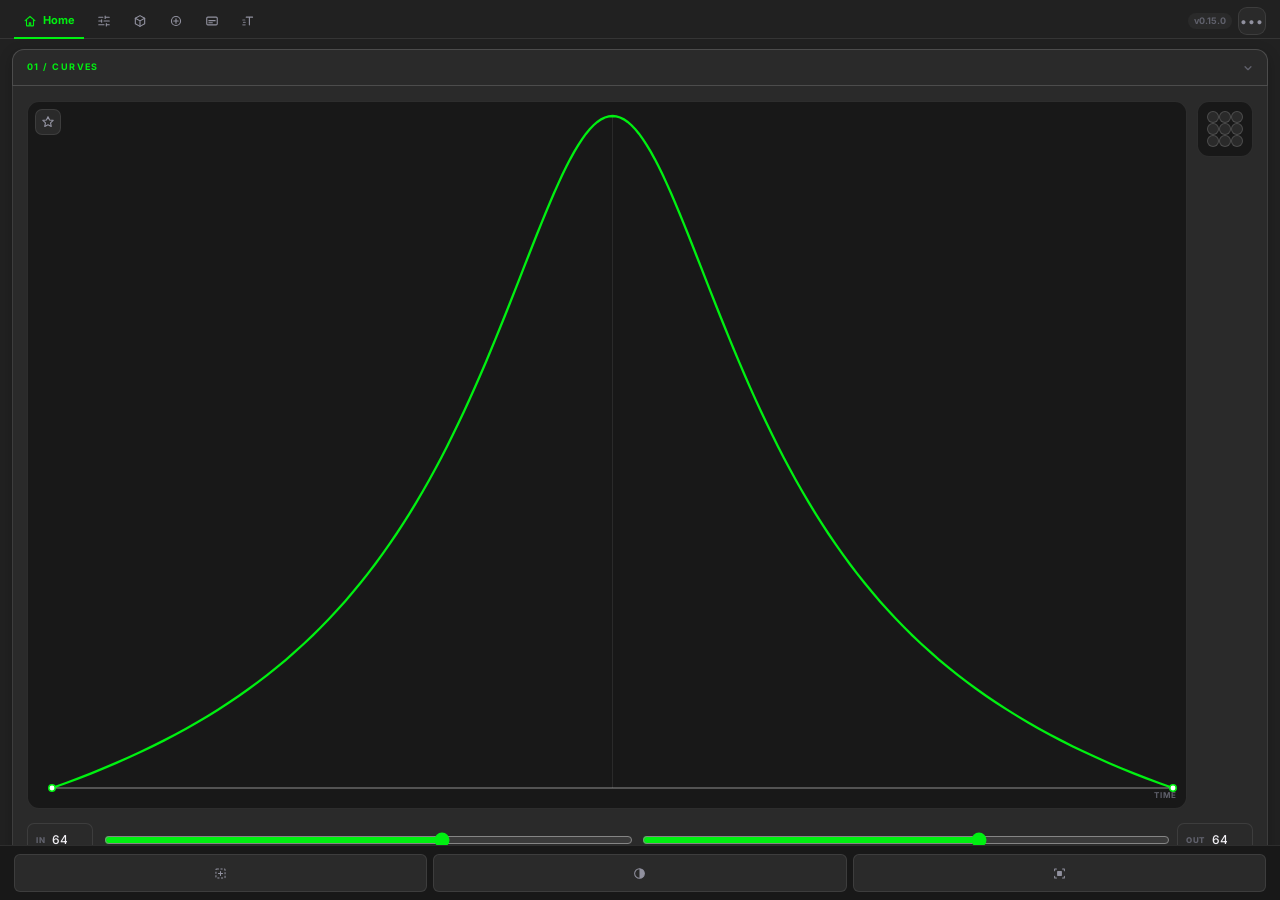
==== commit b6c9b2d8: "Mótion Film 0.15.0" ====
--- a/motion-film/client/index.html
+++ b/motion-film/client/index.html
@@ -4,7 +4,7 @@
     <meta charset="UTF-8" />
     <meta name="viewport" content="width=device-width, initial-scale=1.0" />
     <title>Mótion Film</title>
-    <link rel="stylesheet" href="styles.css?v=0140a" />
+    <link rel="stylesheet" href="styles.css?v=0150b" />
   </head>
   <body>
     <div class="app-shell">
@@ -38,7 +38,7 @@
         </button>
       </nav>
         <div class="topbar-tools">
-          <span id="version-tag">v0.12.0</span>
+          <span id="version-tag">v0.15.0</span>
           <button id="settings-toggle" class="icon-button" type="button" aria-label="Open settings">•••</button>
         </div>
       </header>
@@ -495,94 +495,48 @@
         </div>
       </div>
 
-      <!-- Text Animation (textanim.js + textanim-library.js; AE side in
-           host/textanim.jsx). Same collapsible sections as Home:
-           01 PREVIEW = stage, In / Out slots, timing + Apply;
-           02 LIBRARY = search, categories, the preset grid. -->
+      <!-- Text Animation (textanim.js; AE side in host/textanim.jsx): letter
+           by letter -- a style, four sliders, a live preview, Apply. -->
       <div id="page-textanim" class="page" hidden>
         <main id="ta-main" class="ta">
-          <section class="section" data-section-id="ta-preview">
+          <section class="section" data-section-id="ta-text">
             <div class="section-tab" role="button" tabindex="0" aria-expanded="true">
-              <div class="section-heading">
+              <div class="section-heading compact">
                 <div>
-                  <div class="section-kicker">01 / PREVIEW</div>
-                </div>
+                  <div class="section-kicker">01 / TEXT ANIMATION</div>
+                </div>
+                <span class="ta-live"><i></i>Live preview</span>
               </div>
               <svg class="section-chevron" viewBox="0 0 12 12" width="10" height="10" fill="none" stroke="currentColor" stroke-width="1.6"><path d="M2.5 4.5L6 8l3.5-3.5" stroke-linecap="round" stroke-linejoin="round"/></svg>
             </div>
             <div class="section-body">
-              <div class="ta-stage" id="ta-stage">
-                <div class="ta-sample" id="ta-sample"></div>
-                <span class="ta-stage-tag" id="ta-stage-tag"></span>
-              </div>
-              <div class="ta-slots">
-                <div class="ta-slot" data-slot="in">
-                  <button type="button" class="ta-slot-toggle" aria-pressed="true" title="Use an entrance">In</button>
-                  <button type="button" class="ta-step" data-step="-1" title="Previous preset" aria-label="Previous preset"><svg viewBox="0 0 16 16" width="11" height="11" fill="none" stroke="currentColor" stroke-width="1.8" stroke-linecap="round" stroke-linejoin="round"><path d="M10 3.5 5.5 8l4.5 4.5"/></svg></button>
-                  <div class="ta-slot-name" title="Scroll to step through the presets">
-                    <span class="ta-slot-line"><b class="ta-slot-num"></b><span class="ta-slot-title"></span></span>
-                    <small class="ta-slot-tags"></small>
-                  </div>
-                  <button type="button" class="ta-step" data-step="1" title="Next preset" aria-label="Next preset"><svg viewBox="0 0 16 16" width="11" height="11" fill="none" stroke="currentColor" stroke-width="1.8" stroke-linecap="round" stroke-linejoin="round"><path d="M6 3.5 10.5 8 6 12.5"/></svg></button>
-                  <button type="button" class="ta-dice" title="Random preset (from the list below)" aria-label="Random preset"><svg viewBox="0 0 16 16" width="13" height="13" fill="none" stroke="currentColor" stroke-width="1.4"><rect x="2.5" y="2.5" width="11" height="11" rx="2.5"/><circle cx="5.75" cy="5.75" r=".9" fill="currentColor"/><circle cx="10.25" cy="10.25" r=".9" fill="currentColor"/><circle cx="8" cy="8" r=".9" fill="currentColor"/></svg></button>
-                  <button type="button" class="ta-slot-fav" title="Favorite" aria-label="Favorite"><svg viewBox="0 0 16 16" width="12" height="12"><path d="M8 1.9l1.8 3.8 4.1.5-3 2.8.8 4.1L8 11.1 4.3 13.1l.8-4.1-3-2.8 4.1-.5z"/></svg></button>
-                </div>
-                <div class="ta-slot" data-slot="out">
-                  <button type="button" class="ta-slot-toggle" aria-pressed="true" title="Use an exit">Out</button>
-                  <button type="button" class="ta-step" data-step="-1" title="Previous preset" aria-label="Previous preset"><svg viewBox="0 0 16 16" width="11" height="11" fill="none" stroke="currentColor" stroke-width="1.8" stroke-linecap="round" stroke-linejoin="round"><path d="M10 3.5 5.5 8l4.5 4.5"/></svg></button>
-                  <div class="ta-slot-name" title="Scroll to step through the presets">
-                    <span class="ta-slot-line"><b class="ta-slot-num"></b><span class="ta-slot-title"></span></span>
-                    <small class="ta-slot-tags"></small>
-                  </div>
-                  <button type="button" class="ta-step" data-step="1" title="Next preset" aria-label="Next preset"><svg viewBox="0 0 16 16" width="11" height="11" fill="none" stroke="currentColor" stroke-width="1.8" stroke-linecap="round" stroke-linejoin="round"><path d="M6 3.5 10.5 8 6 12.5"/></svg></button>
-                  <button type="button" class="ta-dice" title="Random preset (from the list below)" aria-label="Random preset"><svg viewBox="0 0 16 16" width="13" height="13" fill="none" stroke="currentColor" stroke-width="1.4"><rect x="2.5" y="2.5" width="11" height="11" rx="2.5"/><circle cx="5.75" cy="5.75" r=".9" fill="currentColor"/><circle cx="10.25" cy="10.25" r=".9" fill="currentColor"/><circle cx="8" cy="8" r=".9" fill="currentColor"/></svg></button>
-                  <button type="button" class="ta-slot-fav" title="Favorite" aria-label="Favorite"><svg viewBox="0 0 16 16" width="12" height="12"><path d="M8 1.9l1.8 3.8 4.1.5-3 2.8.8 4.1L8 11.1 4.3 13.1l.8-4.1-3-2.8 4.1-.5z"/></svg></button>
-                </div>
-              </div>
-              <div class="ta-opts">
-                <label class="velocity-input ta-num"><span>IN</span><input id="ta-dur-in" type="number" min="0.1" max="10" step="0.1" /><em>s</em></label>
-                <label class="velocity-input ta-num"><span>OUT</span><input id="ta-dur-out" type="number" min="0.1" max="10" step="0.1" /><em>s</em></label>
-                <label class="velocity-input ta-ease"><span>EASE</span>
-                  <select id="ta-ease">
-                    <option value="smooth">Smooth</option>
-                    <option value="strong">Strong</option>
-                    <option value="linear">Linear</option>
-                  </select>
-                </label>
+              <div class="ta-stage" id="ta-stage"><div class="ta-text" id="ta-text"></div></div>
+              <div class="ta-styles" id="ta-styles" role="group" aria-label="Animation style">
+                <button type="button" data-style="rise">Rise</button>
+                <button type="button" data-style="drop">Drop</button>
+                <button type="button" data-style="left">From Left</button>
+                <button type="button" data-style="fade">Fade</button>
+                <button type="button" data-style="scale">Scale Up</button>
+                <button type="button" data-style="blur">Blur In</button>
+              </div>
+              <div class="ta-sliders">
+                <label class="ta-slider" id="ta-amount-row"><span>Amount <output id="ta-out-amount"></output></span><input type="range" id="ta-amount" min="0" max="120" step="1" /></label>
+                <label class="ta-slider"><span>Delay between letters <output id="ta-out-delay"></output></span><input type="range" id="ta-delay" min="0" max="0.2" step="0.005" /></label>
+                <label class="ta-slider"><span>Duration <output id="ta-out-duration"></output></span><input type="range" id="ta-duration" min="0.2" max="2" step="0.05" /></label>
+                <label class="ta-slider"><span>Blur <output id="ta-out-blur"></output></span><input type="range" id="ta-blur" min="0" max="30" step="1" /></label>
+              </div>
+              <div class="ta-row">
+                <input type="text" id="ta-sample" class="ta-input" spellcheck="false" placeholder="Preview text" />
+                <button type="button" id="ta-replay" class="lf-tool ta-replay" title="Play the preview again"><svg viewBox="0 0 16 16" width="13" height="13" fill="none" stroke="currentColor" stroke-width="1.6" stroke-linecap="round" stroke-linejoin="round"><path d="M2.8 8a5.2 5.2 0 1 0 1.6-3.8"/><path d="M2.5 2.5v3h3"/></svg>Replay</button>
               </div>
               <div class="ta-actions">
-                <button type="button" id="ta-apply" class="lf-tool is-primary" title="Apply In / Out to the selected text layers. In starts at the layer's in point, Out ends at its out point.">
+                <button type="button" id="ta-apply" class="lf-tool is-primary" title="Animate the selected text layers, letter by letter, from their in point">
                   <svg viewBox="0 0 24 24" width="15" height="15" fill="none" stroke="currentColor" stroke-width="1.7" stroke-linecap="round" stroke-linejoin="round"><path d="M5 6h10M10 6v12"/><path d="M15.5 13.5 18 16l3.5-4.5"/></svg>
                   Apply to text
                 </button>
                 <button type="button" id="ta-remove" class="lf-tool ta-remove" title="Remove the Mótion Film animation from the selected text layers" aria-label="Remove animation"><svg viewBox="0 0 28 28" width="15" height="15" fill="none" stroke="currentColor" stroke-width="1.7"><path d="M6 8h16M11.5 8V6.2h5V8M9.5 8l1 15h7l1-15" stroke-linecap="round" stroke-linejoin="round"/></svg></button>
               </div>
-            </div>
-          </section>
-
-          <section class="section" data-section-id="ta-library">
-            <div class="section-tab" role="button" tabindex="0" aria-expanded="true">
-              <div class="section-heading compact">
-                <div>
-                  <div class="section-kicker">02 / LIBRARY</div>
-                </div>
-                <span class="ta-count" id="ta-count"></span>
-              </div>
-              <svg class="section-chevron" viewBox="0 0 12 12" width="10" height="10" fill="none" stroke="currentColor" stroke-width="1.6"><path d="M2.5 4.5L6 8l3.5-3.5" stroke-linecap="round" stroke-linejoin="round"/></svg>
-            </div>
-            <div class="section-body">
-              <div class="ta-filters">
-                <input id="ta-search" class="ta-search" type="search" spellcheck="false" placeholder="Search name or #number" />
-                <div class="segmented ta-unit" id="ta-unit" role="tablist">
-                  <button type="button" class="segmented-option" data-unit="all" title="Every unit">All</button>
-                  <button type="button" class="segmented-option" data-unit="c" title="Character by character">Aa</button>
-                  <button type="button" class="segmented-option" data-unit="w" title="Word by word">Word</button>
-                  <button type="button" class="segmented-option" data-unit="l" title="Line by line">Line</button>
-                </div>
-              </div>
-              <div class="ta-cats" id="ta-cats" role="tablist" aria-label="Categories"></div>
-              <div class="ta-grid" id="ta-grid"></div>
-              <p class="ta-empty" id="ta-empty" hidden></p>
+              <div class="lf-hint">Starts at the layer&#39;s in point. The sliders stay on the layer (Effect Controls &#8250; MF Text) to fine-tune later.</div>
             </div>
           </section>
         </main>
@@ -675,11 +629,11 @@
                 <button type="button" class="lf-tool" data-elastic="selected" title="Elastic on any animated property you selected (or whose keyframes you selected): effects, masks, shapes, opacity... with a Floor option (bounce back instead of passing the value)"><svg viewBox="0 0 22 14" width="18" height="12" fill="none" stroke="currentColor" stroke-width="1.6" stroke-linecap="round" stroke-linejoin="round"><path d="M1 7c2-6 4-6 5 0s3 5 4.5 0 2.5-3.5 3.5 0 2-2 3 0 1.5 1 3 0"/></svg> Select</button>
               </div>
               <div class="elastic-shortcut">
-                <span class="elastic-shortcut-label">Shortcut</span>
-                <input id="elastic-hotkey" class="settings-key-input" type="text" readonly spellcheck="false" title="Click, then press the new shortcut" aria-label="Elastic popup shortcut" />
-                <button id="elastic-toggle" class="mf-switch" type="button" role="switch" aria-checked="true" aria-label="Turn the Elastic shortcut on or off"><span class="mf-switch-thumb"></span></button>
-              </div>
-              <div class="lf-hint" id="elastic-note"></div>
+                <span class="elastic-shortcut-label">Wheel</span>
+                <b class="wheel-key" id="wheel-key"></b>
+                <button type="button" id="wheel-open" class="lf-tool" title="Open MF - Wheel: the slices, groups and shortcut of the Wheel">Configure</button>
+              </div>
+              <div class="lf-hint" id="wheel-note"></div>
             </div>
           </section>
         </main>
@@ -756,11 +710,12 @@
     <script src="captions.js?v=0140a"></script>
     <script src="folders.js?v=0140a"></script>
     <script src="scalecomp.js?v=0140a"></script>
-    <script src="elastic.js?v=0140a"></script>
+    <script src="wheel-core.js?v=0150a"></script>
+    <script src="wheel-runner.js?v=0150a"></script>
+    <script src="elastic.js?v=0150a"></script>
     <script src="curve-favorites.js?v=0140a"></script>
     <script src="transitions-catalog.js?v=0140a"></script>
-    <script src="transitions.js?v=0140a"></script>
-    <script src="textanim-library.js?v=0140a"></script>
-    <script src="textanim.js?v=0140a"></script>
+    <script src="transitions.js?v=0150a"></script>
+    <script src="textanim.js?v=0150b"></script>
   </body>
 </html>
--- a/motion-film/client/styles.css
+++ b/motion-film/client/styles.css
@@ -1,945 +1,900 @@
-/* A CSS display rule beats the UA stylesheet's [hidden] { display: none },
-   so elements like .transform-rows (display: flex) stayed visible even
-   while marked hidden. This guard restores the expected behaviour. */
-[hidden] { display: none !important; }
-
-:root {
-  /* --panel is the one surface tone the user picks in appearance
-     settings; -deep / -raised / -soft are derived from it at runtime by
-     MF.color.applyPanelShades (shared-core.js) so every box tracks the
-     background. These literals are just the first-paint fallback for the
-     default #212121 and must stay in step with that derivation. */
-  --panel: #212121;
-  --panel-deep: #181818;
-  --panel-raised: #2a2a2a;
-  --panel-soft: #252525;
-  --line: rgba(255, 255, 255, 0.09);
-  --line-strong: rgba(255, 255, 255, 0.16);
-  --text: #f2f0f5;
-  --muted: #91919f;
-  --dim: #60616c;
-  --accent: #00f011;
-  --accent-bright: #00f011;
-  --accent-rgb: 0, 240, 17;
-  --accent-ink: #111111;
-  --danger: #d36d84;
-  --shadow: rgba(0, 0, 0, 0.28);
-}
-
-* { box-sizing: border-box; }
-
-html, body {
-  width: 100%;
-  min-width: 280px;
-  height: 100%;
-  margin: 0;
-  overflow: hidden;
-  color: var(--text);
-  background: var(--panel);
-  font: 12px/1.4 Inter, "Segoe UI", -apple-system, BlinkMacSystemFont, "Helvetica Neue", Arial, sans-serif;
-  -webkit-font-smoothing: antialiased;
-  /* Without this, Chromium renders native widgets (scrollbars, spin
-     buttons) with their light-OS-theme look wherever no author style
-     covers them -- the light default scrollbar inside .fp-list, for
-     instance, reads as a stray white box against the dark panel. */
-  color-scheme: dark;
-}
-
-button, input { font: inherit; }
-button { cursor: pointer; }
-button:focus-visible, input:focus-visible { outline: 1px solid var(--accent-bright); outline-offset: 2px; }
-
-.app-shell { position: relative; display: flex; flex-direction: column; height: 100%; min-height: 0; overflow: hidden; }
-/* Single top row: page tabs + (version, settings). The "Mótion Film"
-   wordmark row above the tabs was removed to give the pages more height;
-   the row's bottom border lives here and the active tab's underline
-   overlaps it (negative margin on .page-tab). */
-.topbar { display: flex; flex: 0 0 auto; align-items: stretch; padding-top: 4px; border-bottom: 1px solid var(--line); }
-.topbar-tools { display: flex; flex-shrink: 0; align-items: center; gap: 6px; padding: 0 14px 0 8px; }
-.section-kicker { color: var(--accent-bright); font-size: 9px; font-weight: 700; letter-spacing: .16em; }
-h1, p { margin: 0; }
-/* Visible from every tab, next to the settings button. */
-#version-tag { padding: 2px 6px; border-radius: 9px; background: var(--panel-raised); color: var(--dim); font-size: 9px; font-weight: 650; line-height: 1.4; white-space: nowrap; }
-.icon-button { display: flex; align-items: center; justify-content: center; width: 28px; height: 28px; padding: 0; border: 1px solid var(--line); border-radius: 9px; color: var(--muted); background: var(--panel-raised); font-size: 13px; line-height: 1; letter-spacing: 1px; }
-.icon-button:hover { border-color: var(--accent); color: var(--text); }
-
-/* Page tabs: switching pages swaps the whole screen (only the active
-   .page is shown) rather than overlaying a side panel. */
-.page-tabs { display: flex; flex: 1 1 auto; min-width: 0; gap: 4px; padding: 0 0 0 14px; }
-.page-tab { display: flex; align-items: center; padding: 9px 9px; border: 0; border-bottom: 2px solid transparent; margin-bottom: -1px; background: transparent; color: var(--muted); font-size: 11px; font-weight: 650; transition: color .15s ease, border-color .15s ease; }
-.page-tab:hover { color: var(--text); }
-.page-tab.is-active { color: var(--accent-bright); border-bottom-color: var(--accent); }
-.page-tab-icon { flex-shrink: 0; }
-/* Only the active tab shows its label -- the rest stay icon-only.
-   Width itself is NOT animated here (deliberately no `transition` on
-   width/margin-left below) -- two CSS-only attempts at that (max-width,
-   then grid-template-columns 0fr->1fr) both looked janky in this CEP
-   build's Chromium, and grid-template-columns with fr units confirmed
-   live to not interpolate there at all (every sampled frame read the
-   exact same final value via getComputedStyle, no in-between steps).
-   The width instead snaps instantly, and initPageTabs' FLIP-technique
-   animateTabLayoutChange() (panel.js) smooths out the resulting icon
-   shift with a transform, which stays on the compositor regardless of
-   how old the rendering engine is. Only opacity is transitioned here --
-   that's the "name appearing" part of the effect, and opacity
-   transitions are reliably smooth everywhere. */
-.page-tab-label { display: inline-block; width: 0; margin-left: 0; opacity: 0; overflow: hidden; transition: opacity .15s ease; }
-.page-tab-label > span { display: block; white-space: nowrap; }
-.page-tab.is-active .page-tab-label { width: auto; margin-left: 6px; opacity: 1; transition: opacity .28s ease .1s; }
-
-/* .status used to be a permanently-reserved strip; it's now a transient
-   toast that overlays the page instead of taking up layout space, shown
-   only while there's a message to show (see setStatus in panel.js). */
-.status { position: fixed; left: 14px; right: 14px; z-index: 40; padding: 8px 14px; border-radius: 8px; border: 1px solid var(--line-strong); background: var(--panel-raised); color: var(--muted); font-size: 10.5px; box-shadow: 0 10px 26px var(--shadow); opacity: 0; transform: translateY(-6px); pointer-events: none; transition: opacity .18s ease, transform .18s ease; }
-.status.is-visible { opacity: 1; transform: translateY(0); }
-.status.is-success { color: var(--accent-bright); border-color: rgba(var(--accent-rgb), .45); }
-.status.is-error { color: #f3a3b5; border-color: rgba(211,109,132,.5); }
-
-/* Visibility is driven entirely by the `hidden` attribute (toggled in
-   panel.js, same pattern as els.textSection.hidden etc. elsewhere) --
-   not a class -- because the global `[hidden] { display: none
-   !important }` guard up top would otherwise beat a `.page.is-active {
-   display: flex }` class rule and keep an "active" page stuck hidden. */
-.page { flex: 1 1 auto; min-height: 0; display: flex; flex-direction: column; }
-
-/* Kit tab: a category rail on the left (like the page-tabs above it, but
-   vertical) and a preview grid on the right, split by a draggable
-   .kit-resizer handle instead of a fixed border -- dragging it resizes
-   .kit-categories (an inline width set by initKitResizer in panel.js)
-   while .kit-presets, being flex:1, just fills whatever space is left.
-   Presets are built once from KIT_PRESETS in panel.js and just
-   re-filtered by category on click -- no rebuild needed when switching
-   categories. */
-.kit-layout { flex: 1 1 auto; min-height: 0; display: flex; }
-.kit-categories { flex: 0 0 auto; width: 92px; display: flex; flex-direction: column; gap: 2px; padding: 10px 6px; overflow-y: auto; }
-.kit-categories::-webkit-scrollbar, .kit-presets::-webkit-scrollbar { width: 5px; }
-.kit-categories::-webkit-scrollbar-thumb, .kit-presets::-webkit-scrollbar-thumb { background: var(--panel-raised); border-radius: 10px; }
-.kit-category { padding: 8px 8px; border: 0; border-radius: 7px; background: transparent; color: var(--muted); font-size: 10.5px; font-weight: 650; text-align: left; }
-.kit-category:hover { color: var(--text); background: var(--panel-raised); }
-.kit-category.is-active { color: var(--accent-bright); background: rgba(var(--accent-rgb), .16); }
-/* "+" at the bottom of the rail, appended after every category (see
-   renderKitCategories) -- a small divider above it and centered icon
-   (instead of left-aligned text like .kit-category) makes it read as
-   an action, not one more group in the list. */
-.kit-category-add { display: flex; align-items: center; justify-content: center; margin-top: 4px; padding: 7px 8px; border: 0; border-top: 1px solid var(--line); border-radius: 7px; background: transparent; color: var(--muted); }
-.kit-category-add:hover { color: var(--accent-bright); background: var(--panel-raised); }
-.kit-resizer { flex: 0 0 auto; width: 9px; margin: 0 -4px; position: relative; cursor: ew-resize; touch-action: none; z-index: 1; }
-.kit-resizer::after { content: ""; position: absolute; top: 0; bottom: 0; left: 4px; width: 1px; background: var(--line); transition: background .15s ease, width .15s ease, left .15s ease; }
-.kit-resizer:hover::after, .kit-resizer.is-dragging::after { width: 2px; left: 3.5px; background: var(--accent); }
-/* Fixed 128px columns, 2 per row at this panel's usual content width
-   (~263px: 2*128 + 8px gap ≈ 264px, confirmed live). Went 128 -> 205
-   (+60%, one column only) -> back to 128 -- the 205px version looked
-   too big in practice once real video content was actually in there;
-   the user asked for small enough that 2 fit side by side again, which
-   this exact width already did before that +60% pass. Not going back
-   to `repeat(2, 1fr)` (the pre-205px CSS) though: `auto-fill` at a
-   fixed 128px keeps a wider dock/floating panel gaining more same-sized
-   columns automatically, matching the same reasoning the 205px version
-   used, rather than 2 fixed columns stretching to fill whatever width
-   is available. */
-.kit-presets { flex: 1 1 auto; min-width: 0; min-height: 0; overflow-y: auto; padding: 10px; display: grid; grid-template-columns: repeat(auto-fill, 128px); gap: 8px; align-content: start; }
-.kit-preset-tile { display: flex; flex-direction: column; padding: 0; border: 1px solid var(--line); border-radius: 9px; background: var(--panel-raised); overflow: hidden; text-align: left; transition: border-color .15s ease; }
-.kit-preset-tile:hover { border-color: var(--accent); }
-/* aspect-ratio (not a fixed px height) so the preview scales with the
-   grid's own column width instead of looking cropped/stretched at
-   whatever size a real thumbnail/video ends up being. width:100% is
-   NOT redundant with the flex column parent's default align-items:
-   stretch here -- confirmed live that once .kit-swatch (the only
-   normal-flow child once real media has loaded, see :not(.no-thumb)
-   below -- thumb/video are position:absolute, out of flow) gets
-   display:none, aspect-ratio has no definite width to derive a height
-   from via stretch alone and the whole box collapses to 0x0, even
-   though it visually looks like it should stretch. An explicit
-   width:100% gives aspect-ratio a definite value regardless of
-   content/flex resolution order. */
-.kit-preset-preview { position: relative; width: 100%; aspect-ratio: 16 / 9; display: flex; align-items: center; justify-content: center; background: var(--panel-deep); overflow: hidden; }
-.kit-preset-label { padding: 6px 8px; color: var(--text); font-size: 10px; font-weight: 650; }
-.kit-empty { grid-column: 1 / -1; padding: 22px 10px; text-align: center; color: var(--muted); font-size: 10.5px; }
-
-/* Delete mode (armed by the footer's "Delete preset" button): a tile
-   being held turns its border red and shakes its label the whole time
-   it's held, as the wind-up before the 3-second timer actually deletes
-   it (see renderKitPresets in panel.js) -- released early just removes
-   this class again, nothing happens. */
-.kit-preset-tile.is-deleting-armed { border-color: var(--danger); }
-.kit-preset-tile.is-deleting-armed .kit-preset-label { color: var(--danger); animation: kitPresetShake .32s linear infinite; }
-@keyframes kitPresetShake {
-  0%, 100% { transform: translateX(0); }
-  20% { transform: translateX(-2px); }
-  40% { transform: translateX(2px); }
-  60% { transform: translateX(-1.5px); }
-  80% { transform: translateX(1.5px); }
-}
-
-.kit-swatch { width: 30px; height: 30px; border-radius: 6px; background: var(--accent-bright); }
-.kit-swatch.kit-anim-fade-in { animation: kitPreviewFadeIn 1.8s ease-in-out infinite; }
-@keyframes kitPreviewFadeIn {
-  0% { opacity: 0; }
-  35%, 75% { opacity: 1; }
-  100% { opacity: 0; }
-}
-
-/* Generic placeholder for any user-saved "Preset comp" (kind: "comp") --
-   a whole frame scaling/fading in, standing in for "a composition gets
-   inserted", same idea as kit-anim-fade-in is the generic placeholder
-   for user-saved "Preset layers". Outline only (not filled) since this
-   represents a comp/frame, not a solid shape. */
-.kit-swatch.kit-anim-comp-insert { width: 26px; height: 26px; background: none; border: 2px solid var(--accent-bright); border-radius: 4px; animation: kitPreviewCompInsert 1.8s ease-in-out infinite; }
-@keyframes kitPreviewCompInsert {
-  0% { opacity: 0; transform: scale(.7); }
-  35%, 75% { opacity: 1; transform: scale(1); }
-  100% { opacity: 0; transform: scale(.7); }
-}
-
-/* Real preview media, by convention: assets/kit-previews/<preset id>.jpg
-   (poster, shown at rest) + .mp4 (plays on hover, muted+looped). Both
-   sit on TOP of .kit-swatch (the CSS-animation placeholder), so a
-   preset without real media yet falls straight back to the placeholder
-   -- the .kit-preset-preview.no-thumb/no-video classes below get set
-   the moment the matching file 404s, no author bookkeeping needed
-   per preset. See HANDOFF.md for the exact filenames to drop in. */
-/* Thumb sits underneath (painted first in the DOM, see panel.js) and
-   stays fully opaque the whole time once loaded -- it is NOT faded out
-   while the video plays. Only the video's own opacity toggles with
-   .is-playing, painting over the poster when hovering and fading back
-   off it on mouseleave. This is deliberate, not an oversight: an
-   earlier version faded BOTH opacities in opposite directions at once
-   (poster out, video in, and back), which left a real window -- longer
-   on a heavier/slower-to-decode clip -- where neither was fully opaque,
-   showing the plain dark .kit-preset-preview background as a "goes
-   gray" flash on mouseleave. With the poster unconditionally opaque
-   underneath, that state can no longer exist: there's always something
-   fully visible under the video regardless of its own fade progress. */
-.kit-preset-thumb, .kit-preset-video { position: absolute; inset: 0; width: 100%; height: 100%; object-fit: cover; opacity: 0; transition: opacity .15s ease; }
-.kit-preset-preview:not(.no-thumb) .kit-preset-thumb { opacity: 1; }
-.kit-preset-preview.is-playing:not(.no-video) .kit-preset-video { opacity: 1; }
-.kit-preset-preview:not(.no-thumb) .kit-swatch, .kit-preset-preview.is-playing:not(.no-video) .kit-swatch { display: none; }
-
-
-/* Icons tab: search box + a grid of results from Iconify (no key needed,
-   aggregates 150+ openly-licensed icon sets). Each tile's preview is an
-   <img> with a data: URI SVG built in panel.js from batched, disk-cached
-   icon data, with the panel's text colour baked in (an <img> can't
-   inherit currentColor). Import builds a white 512px SVG from the same
-   data and hands it to host.jsx to save + import into the project. */
-.icons-layout { flex: 1 1 auto; min-height: 0; display: flex; flex-direction: column; padding: 10px 12px; gap: 8px; }
-.icons-search { width: 100%; padding: 8px 10px; border: 1px solid var(--line); border-radius: 8px; color: var(--text); background: var(--panel-raised); font-size: 11px; }
-.icons-search:focus { outline: 0; border-color: var(--accent); }
-.icons-search::placeholder { color: var(--dim); }
-/* Native type="search" clear (X) button -- Chromium hides it until there
-   is text and renders it near-black on this dark field, so force it on
-   and tint it to something visible. */
-.icons-search::-webkit-search-cancel-button { -webkit-appearance: none; appearance: none; width: 12px; height: 12px; margin-left: 6px; cursor: pointer; background: var(--muted); -webkit-mask: url("data:image/svg+xml,%3Csvg xmlns='http://www.w3.org/2000/svg' viewBox='0 0 12 12'%3E%3Cpath d='M2 2l8 8M10 2l-8 8' stroke='black' stroke-width='2' stroke-linecap='round'/%3E%3C/svg%3E") center / contain no-repeat; }
-.icons-search::-webkit-search-cancel-button:hover { background: var(--text); }
-.icons-hint { flex: 0 0 auto; margin: 0; color: var(--muted); font-size: 10px; line-height: 1.4; }
-.icons-grid { flex: 1 1 auto; min-height: 0; overflow-y: auto; display: grid; grid-template-columns: repeat(4, 1fr); gap: 6px; align-content: start; }
-.icons-tile { display: flex; flex-direction: column; align-items: center; justify-content: center; gap: 0; padding: 10px 2px; border: 1px solid var(--line); border-radius: 8px; background: var(--panel-raised); cursor: pointer; transition: border-color .15s ease, opacity .15s ease; }
-.icons-tile:hover { border-color: var(--accent); }
-.icons-tile:disabled { opacity: .5; cursor: default; }
-.icons-tile img { width: 22px; height: 22px; pointer-events: none; }
-.icons-status { grid-column: 1 / -1; padding: 20px 10px; text-align: center; color: var(--muted); font-size: 10.5px; }
-.icons-note { grid-column: 1 / -1; margin: 0 0 2px; padding-bottom: 6px; border-bottom: 1px solid var(--line); color: var(--muted); font-size: 10px; font-style: italic; line-height: 1.4; }
-.icons-footer { padding: 10px 10px 4px; font-size: 10px; }
-
-/* Captions tab: a one-time local setup step (download whisper.cpp +
-   ffmpeg + a language model, all free/unlimited/offline -- see
-   host.jsx's getSelectedLayerAudioInfo/createCaptionLayers and
-   panel.js's initCaptionsTools for the actual pipeline), then a single
-   button that transcribes whichever layer is selected. */
-/* .captions-main is now an actual <main> -- same element the Home tab
-   uses -- so it picks up that tag's own scroll/padding rule (below,
-   "main { ... }") for free instead of duplicating it here, and its
-   .section children get the collapsible-box treatment automatically
-   (initCollapsibleSections matches "main > .section[data-section-id]").
-   .captions-layout itself no longer scrolls on its own -- it's just a
-   thin flex pass-through, exactly like .page is for every other tab --
-   so #captions-setup (shown instead of <main>, before the one-time
-   whisper/ffmpeg download finishes) carries its own padding/gap below
-   since it can't inherit it from the layout wrapper anymore. */
-.captions-layout { position: relative; flex: 1 1 auto; min-height: 0; display: flex; flex-direction: column; }
-#captions-setup { display: flex; flex-direction: column; gap: 10px; padding: 10px 12px; }
-.captions-section-body { display: flex; flex-direction: column; gap: 10px; }
-.captions-hint { margin: 0; color: var(--muted); font-size: 10px; line-height: 1.5; }
-.captions-hint--spaced { margin-top: 16px; padding-top: 14px; border-top: 1px solid var(--line); }
-.captions-progress { display: flex; flex-direction: column; gap: 6px; margin-top: 2px; }
-.captions-progress-track { width: 100%; height: 5px; border-radius: 4px; background: var(--panel-raised); overflow: hidden; }
-.captions-progress-fill { height: 100%; width: 0%; background: var(--accent); border-radius: 4px; transition: width .2s ease; }
-/* The step/status line (what's happening right now -- downloading,
-   extracting audio, transcribing...) needs to read at a glance, unlike
-   the static instructional .captions-hint paragraphs around it, so it
-   gets the theme's accent colour, a larger size, and a spinner. */
-.captions-step { display: flex; align-items: center; gap: 8px; margin: 10px 0 0; }
-.captions-step-text { color: var(--accent-bright); font-size: 12px; font-weight: 650; line-height: 1.4; }
-.captions-spinner { flex: 0 0 auto; width: 13px; height: 13px; border-radius: 50%; border: 2px solid var(--panel-raised); border-top-color: var(--accent-bright); animation: captionsSpin .7s linear infinite; }
-@keyframes captionsSpin { to { transform: rotate(360deg); } }
-/* Same thin-scrollbar look as `main` on the Home/Text pages, for visual
-   consistency across every custom-scrolling area in the panel. */
-.icons-grid::-webkit-scrollbar { width: 5px; }
-.icons-grid::-webkit-scrollbar-thumb { background: var(--panel-raised); border-radius: 10px; }
-
-main { flex: 1 1 auto; min-height: 0; overflow-y: auto; padding: 10px 12px 4px; }
-main::-webkit-scrollbar { width: 5px; }
-main::-webkit-scrollbar-thumb { background: var(--panel-raised); border-radius: 10px; }
-
-/* Each .section is a self-contained "folder": .section-tab is the
-   clickable label sitting on top (rounded top corners only),
-   .section-body is the card underneath it (rounded bottom corners),
-   sharing a border colour so the seam between them reads as one
-   continuous outline when expanded.
-
-   A diagonally-notched version of the tab (kicker in a manila-folder-
-   style cut corner, title/controls in a separate flat bar) was tried
-   here across three attempts -- two with CSS clip-path, one with an
-   inline SVG path for the notch shape -- and reverted: all three looked
-   right in a standalone browser but wrong inside the actual CEP panel in
-   After Effects. Back to this plain rounded-tab version, which is the
-   one that was actually confirmed working there. */
-.section { margin-bottom: 10px; border-radius: 12px; box-shadow: 0 4px 14px rgba(0,0,0,.22); }
-.section:last-child { margin-bottom: 0; }
-.section.is-collapsed { box-shadow: none; }
-.section-heading { display: flex; flex: 1; min-width: 0; align-items: flex-start; justify-content: space-between; gap: 12px; }
-.section-heading.compact { align-items: center; }
-
-.section-tab { display: flex; align-items: center; justify-content: space-between; gap: 10px; padding: 11px 14px; border: 1px solid var(--line-strong); border-radius: 12px 12px 0 0; background: var(--panel-raised); cursor: pointer; user-select: none; transition: border-color .15s ease; }
-.section-tab:hover { border-color: var(--accent); }
-.section-tab:focus-visible { outline: 1px solid var(--accent-bright); outline-offset: -2px; }
-.section.is-collapsed .section-tab { border-radius: 12px; }
-.section-chevron { flex-shrink: 0; color: var(--dim); transition: transform .18s ease; }
-.section.is-collapsed .section-chevron { transform: rotate(-90deg); }
-
-.section-body { overflow: hidden; padding: 15px 14px; border: 1px solid var(--line); border-top: 0; border-radius: 0 0 12px 12px; background: var(--panel-raised); transition: max-height .22s ease, padding .22s ease, border-color .18s ease, opacity .18s ease; }
-.section.is-collapsed .section-body { padding-top: 0; padding-bottom: 0; border-width: 0; border-color: transparent; opacity: 0; }
-.section.no-transition .section-body { transition: none; }
-
-.primary-button, .secondary-button {
-  border: 1px solid var(--line);
-  border-radius: 8px;
-  color: var(--text);
-  background: var(--panel-raised);
-  font-size: 10px;
-  font-weight: 700;
-  transition: transform .16s ease, filter .16s ease, background .16s ease, border-color .16s ease;
-}
-.primary-button { padding: 9px 11px; white-space: nowrap; }
-.primary-button:hover, .secondary-button:hover { border-color: var(--accent); filter: brightness(1.1); transform: translateY(-1px); }
-
-.curve-editor { position: relative; height: 224px; margin-top: 15px; overflow: hidden; border: 1px solid var(--line); border-radius: 12px; background: var(--panel-deep); touch-action: none; cursor: crosshair; }
-#curve-canvas { display: block; width: 100%; height: 100%; }
-.curve-axis { position: absolute; color: var(--dim); font-size: 8px; font-weight: 700; letter-spacing: .13em; pointer-events: none; }
-.axis-x { right: 9px; bottom: 7px; }
-/* First thing in the Curves card: no top margin, so the space above it
-   is just .section-body's 15px padding -- same as below the action row. */
-.motion-row { display: flex; align-items: flex-start; gap: 10px; }
-.motion-row .curve-editor { flex: 1 1 auto; min-width: 0; margin-top: 0; height: auto; }
-.anchor-panel { display: flex; flex-direction: column; flex: 0 0 auto; padding: 9px; border: 1px solid var(--line); border-radius: 12px; background: var(--panel-deep); }
-.anchor-grid { flex: 1; display: grid; grid-template-columns: repeat(3, 1fr); grid-template-rows: repeat(3, 1fr); gap: 0; }
-/* The button covers its entire cell so the whole third is clickable,
-   while only the small dot is drawn. */
-.anchor-dot { display: flex; align-items: center; justify-content: center; width: 100%; height: 100%; min-width: 0; min-height: 0; padding: 0; border: 0; border-radius: 6px; background: transparent; }
-.anchor-dot::before { content: ""; display: block; width: 10px; height: 10px; border: 1.5px solid var(--line-strong); border-radius: 50%; background: var(--panel-raised); transition: border-color .12s ease, background .12s ease, transform .12s ease; }
-.anchor-dot:hover::before { border-color: var(--accent-bright); background: rgba(var(--accent-rgb), .18); transform: scale(1.2); }
-.anchor-dot:active::before { transform: scale(.85); }
-.velocity-controls { display: grid; grid-template-columns: auto 1fr 1fr auto; align-items: center; gap: 9px; margin-top: 14px; }
-.velocity-input { display: flex; align-items: center; gap: 5px; min-width: 0; padding: 7px 8px; border: 1px solid var(--line); border-radius: 7px; background: var(--panel-raised); }
-.velocity-input span { color: var(--dim); font-size: 8px; font-weight: 800; letter-spacing: .08em; }
-.velocity-input input { width: 34px; min-width: 0; border: 0; color: var(--text); background: transparent; font-size: 12px; text-align: right; }
-.velocity-input input:focus { outline: 0; }
-.velocity-controls input[type="range"] { width: 100%; accent-color: var(--accent); }
-
-.footer-actions { display: flex; align-items: stretch; flex: 1; min-width: 0; gap: 6px; }
-/* height:100% + min-height keeps the buttons at their old 38px when the
-   bar is at its natural height, and lets them grow to fill it once the
-   bar has been dragged taller (see .footer-resizer / initFooterResizer). */
-.footer-button { display: flex; align-items: center; justify-content: center; flex: 1; min-width: 0; height: 100%; min-height: 38px; padding: 0; border: 1px solid var(--line); border-radius: 6px; color: var(--muted); background: var(--panel-raised); transition: border-color .15s ease, color .15s ease; }
-.footer-button:hover { border-color: var(--accent); color: var(--accent-bright); }
-.footer-button:active { transform: scale(.97); }
-.footer-button svg { display: block; }
-/* Kit's footer buttons (Preset layers/comp, Export/Delete preset) --
-   originally had a text label next to the icon, but with 4 of them
-   side by side the labels wrapped and felt cramped (user feedback,
-   screenshot). Icon-only now, same as Home's footer; the label text
-   moved to a custom delayed tooltip (see .footer-tooltip below and
-   initFooterTooltips in panel.js) instead of disappearing outright. */
-.footer-button-labeled svg { flex-shrink: 0; }
-.footer-button.danger:hover { border-color: var(--danger); color: #eaa0b1; }
-
-/* Custom hover tooltip: native `title` pops up instantly with no
-   styling control. This one waits for the mouse to sit still over the
-   trigger for ~1s (initFooterTooltips in panel.js) before fading in, a
-   small dark bubble above the button -- less abrupt, and themed to
-   match the rest of the panel instead of the OS's plain tooltip box. */
-.footer-tooltip {
-  position: fixed;
-  z-index: 60;
-  max-width: 220px;
-  padding: 6px 9px;
-  border-radius: 6px;
-  border: 1px solid var(--line);
-  background: var(--panel-raised);
-  color: var(--text);
-  font-size: 10.5px;
-  font-weight: 500;
-  line-height: 1.4;
-  text-align: left;
-  box-shadow: 0 6px 18px rgba(0, 0, 0, .35);
-  pointer-events: none;
-  opacity: 0;
-  transform: translateY(2px);
-  transition: opacity .12s ease, transform .12s ease;
-}
-.footer-tooltip.is-visible { opacity: 1; transform: translateY(0); }
-
-.action-row { display: grid; grid-template-columns: repeat(4, 1fr); gap: 6px; margin-top: 12px; }
-.action-button { display: flex; align-items: center; justify-content: center; height: 34px; padding: 0; border: 1px solid var(--line); border-radius: 8px; color: var(--muted); background: var(--panel-raised); transition: border-color .15s ease, color .15s ease, transform .15s ease; }
-.action-button:hover { border-color: var(--accent); color: var(--accent-bright); transform: translateY(-1px); }
-.action-button:active { transform: translateY(0); }
-.action-button svg { display: block; }
-.action-button:disabled { color: var(--dim); cursor: default; opacity: .5; }
-.action-button:disabled:hover { border-color: var(--line); color: var(--dim); transform: none; }
-
-.link-button { padding: 3px 5px; border: 0; border-radius: 4px; color: var(--accent-bright); background: transparent; font-size: 10px; font-weight: 650; }
-.link-button:hover { background: rgba(var(--accent-rgb), .16); }
-.empty-state { width: 100%; margin-top: 11px; padding: 13px; border: 1px dashed var(--line-strong); border-radius: 8px; color: var(--muted); font-size: 10px; text-align: center; }
-
-.transform-rows { display: flex; flex-direction: column; gap: 5px; margin-top: 12px; }
-.t-row { display: grid; grid-template-columns: 20px minmax(0, 74px) 16px minmax(0, 1fr); align-items: center; gap: 5px; }
-.t-row > .t-fields, .t-row > .t-label { color: var(--muted); font-size: 10px; overflow: hidden; text-overflow: ellipsis; white-space: nowrap; }
-.t-stopwatch { display: flex; align-items: center; justify-content: center; width: 20px; height: 20px; padding: 0; border: 1px solid transparent; border-radius: 5px; color: var(--dim); background: transparent; }
-.t-stopwatch:hover { color: var(--accent-bright); border-color: rgba(var(--accent-rgb), .45); }
-.t-stopwatch.is-animated { color: var(--accent-bright); border-color: var(--accent); background: rgba(var(--accent-rgb), .16); }
-.t-stopwatch.is-keyed { background: rgba(var(--accent-rgb), .34); }
-.t-link { display: flex; align-items: center; justify-content: center; width: 16px; height: 16px; padding: 0; border: 0; border-radius: 4px; color: var(--dim); background: transparent; }
-.t-link:hover { color: var(--accent-bright); }
-.t-link.is-on { color: var(--accent-bright); }
-.t-link-spacer { display: block; width: 16px; }
-.t-fields { display: flex; min-width: 0; gap: 6px; }
-.t-field { position: relative; display: flex; align-items: center; flex: 0 0 auto; width: 76px; border: 1px solid var(--line); border-radius: 6px; background: var(--panel-raised); }
-.t-field:hover { border-color: rgba(var(--accent-rgb), .4); }
-.t-field:focus-within { border-color: var(--accent); }
-.t-input { width: 100%; min-width: 0; padding: 6px 2px 6px 6px; border: 0; border-radius: 6px; color: var(--accent-bright); background: transparent; font-size: 10px; cursor: ew-resize; user-select: none; }
-.t-input:focus { outline: 0; }
-.t-input.is-scrubbing { color: var(--text); }
-.t-input.is-typing { color: var(--text); cursor: text; user-select: text; }
-.t-suffix { padding-right: 6px; color: var(--dim); font-size: 9px; pointer-events: none; }
-
-.fp-popover { position: fixed; z-index: 60; width: 220px; padding: 8px; border: 1px solid var(--line-strong); border-radius: 10px; background: var(--panel-soft); box-shadow: 0 14px 36px var(--shadow); }
-.fp-search { width: 100%; margin-bottom: 6px; padding: 6px 8px; border: 1px solid var(--line); border-radius: 6px; color: var(--text); background: var(--panel-raised); font-size: 11px; }
-.fp-search:focus { outline: 0; border-color: var(--accent); }
-.fp-list { display: flex; flex-direction: column; gap: 1px; max-height: 200px; overflow-y: auto; }
-.fp-list::-webkit-scrollbar { width: 5px; }
-.fp-list::-webkit-scrollbar-track { background: transparent; }
-.fp-list::-webkit-scrollbar-thumb { background: var(--panel-raised); border-radius: 10px; }
-.fp-list::-webkit-scrollbar-thumb:hover { background: var(--line-strong); }
-.fp-item { display: flex; align-items: center; gap: 7px; padding: 6px 8px; border: 0; border-radius: 5px; color: var(--text); background: transparent; font-size: 11px; text-align: left; }
-.fp-item:hover { color: var(--accent-bright); background: rgba(var(--accent-rgb), .16); }
-.fp-item-dot { flex-shrink: 0; width: 4px; height: 4px; border-radius: 50%; background: var(--accent-bright); visibility: hidden; }
-.fp-item.is-selected .fp-item-dot { visibility: visible; }
-.fp-empty { padding: 8px; color: var(--muted); font-size: 10px; text-align: center; }
-.fp-item-remove { margin-left: auto; padding: 0 3px; color: var(--muted); font-size: 12px; line-height: 1; }
-.fp-item-remove:hover { color: #f3a3b5; }
-.option-picker-add { display: flex; gap: 4px; margin-top: 6px; padding-top: 6px; border-top: 1px solid var(--line); }
-.option-picker-add-input { flex: 1 1 auto; min-width: 0; padding: 5px 7px; border: 1px solid var(--line); border-radius: 6px; color: var(--text); background: var(--panel-deep); font-size: 10px; }
-.option-picker-add-input:focus { outline: 0; border-color: var(--accent); }
-.option-picker-add-button { flex: 0 0 auto; padding: 5px 8px; border: 0; border-radius: 6px; color: var(--accent-bright); background: rgba(var(--accent-rgb), .16); font-size: 10px; font-weight: 650; }
-.option-picker-add-button:hover { filter: brightness(1.15); }
-.option-picker-add--standalone { margin-top: 0; padding-top: 0; border-top: 0; }
-
-.t-color { width: 26px; height: 26px; flex: 0 0 auto; padding: 0; border: 1px solid var(--line-strong); border-radius: 5px; cursor: pointer; }
-.t-color:hover { border-color: var(--accent); }
-
-.cp-popover { position: fixed; z-index: 60; width: 208px; padding: 9px; border: 1px solid var(--line-strong); border-radius: 10px; background: var(--panel-soft); box-shadow: 0 14px 36px var(--shadow); }
-.cp-top { display: flex; gap: 8px; }
-.cp-sv { position: relative; flex: 1; height: 132px; border-radius: 6px; cursor: crosshair; touch-action: none; }
-.cp-sv-dot { position: absolute; width: 11px; height: 11px; margin: -5.5px 0 0 -5.5px; border: 2px solid #fff; border-radius: 50%; box-shadow: 0 0 0 1px rgba(0,0,0,.5); pointer-events: none; }
-.cp-hue { position: relative; width: 16px; height: 132px; border-radius: 5px; cursor: ns-resize; touch-action: none;
-  background: linear-gradient(to bottom, #f00 0%, #ff0 17%, #0f0 33%, #0ff 50%, #00f 67%, #f0f 83%, #f00 100%); }
-.cp-hue-dot { position: absolute; left: -2px; right: -2px; height: 4px; margin-top: -2px; border: 1.5px solid #fff; border-radius: 3px; box-shadow: 0 0 0 1px rgba(0,0,0,.5); pointer-events: none; }
-.cp-bottom { display: flex; align-items: center; gap: 6px; margin-top: 9px; }
-.cp-drop { display: flex; align-items: center; justify-content: center; width: 26px; height: 26px; flex-shrink: 0; padding: 0; border: 1px solid var(--line); border-radius: 6px; color: var(--muted); background: var(--panel-raised); }
-.cp-drop:hover { border-color: var(--accent); color: var(--accent-bright); }
-.cp-hex-wrap { display: flex; align-items: center; flex: 1; min-width: 0; height: 26px; padding: 0 7px; border: 1px solid var(--line); border-radius: 6px; background: var(--panel-raised); }
-.cp-hex-wrap span { color: var(--dim); font-size: 10px; }
-.cp-hex { width: 100%; min-width: 0; border: 0; color: var(--text); background: transparent; font-family: monospace; font-size: 11px; letter-spacing: .04em; text-transform: uppercase; }
-.cp-hex:focus { outline: 0; }
-.cp-preview { width: 26px; height: 26px; flex-shrink: 0; border: 1px solid var(--line-strong); border-radius: 6px; }
-
-.settings-popover { position: absolute; z-index: 3; top: 44px; right: 14px; width: 190px; padding: 12px; border: 1px solid var(--line-strong); border-radius: 10px; background: var(--panel-raised); box-shadow: 0 12px 32px var(--shadow); }
-.popover-heading { display: flex; align-items: center; justify-content: space-between; margin-bottom: 11px; color: var(--text); font-size: 11px; font-weight: 700; }
-.popover-heading button { border: 0; color: var(--muted); background: transparent; font-size: 17px; line-height: 1; }
-.settings-popover label + label { margin-top: 9px; }
-/* Accent and Panel side by side -- keeps the popover short. */
-.settings-colors { display: flex; gap: 18px; }
-.settings-colors label + label { margin-top: 0; }
-.settings-popover input[type="color"] { width: 100%; height: 24px; padding: 0; border: 1px solid var(--line); border-radius: 5px; background: transparent; }
-.color-with-picker { display: flex; align-items: center; gap: 6px; margin-top: 5px; }
-.color-with-picker .t-color { width: 28px; height: 28px; }
-.settings-divider { margin: 12px 0 10px; border-top: 1px solid var(--line); }
-.settings-row { display: flex; align-items: center; justify-content: space-between; gap: 10px; color: var(--text); font-size: 10.5px; line-height: 1.35; }
-.settings-note { margin-top: 7px; color: var(--muted); font-size: 9.5px; line-height: 1.45; }
-/* Elastic shortcut field (Tools › 04 Elastic): click, then press the keys (elastic.js) */
-.settings-key-input { flex-shrink: 0; width: 118px; padding: 4px 6px; border: 1px solid var(--line); border-radius: 6px; outline: none; color: var(--text); background: var(--panel-soft); font-size: 10.5px; text-align: center; cursor: pointer; caret-color: transparent; }
-.settings-key-input.is-capturing { border-color: var(--accent); color: var(--accent-bright); }
-.settings-key-input:disabled { opacity: .45; cursor: default; }
-.settings-number-input { flex-shrink: 0; width: 58px; padding: 4px 6px; border: 1px solid var(--line); border-radius: 6px; color: var(--text); background: var(--panel-soft); font-size: 10.5px; text-align: right; }
-/* Pill toggle -- same look as .effects-master-toggle, reused for the
-   settings popover's on/off switches. */
-.mf-switch { position: relative; flex-shrink: 0; width: 34px; height: 19px; padding: 2px; border: 1px solid var(--line-strong); border-radius: 10px; background: var(--panel-deep); transition: background .15s ease, border-color .15s ease; }
-.mf-switch-thumb { display: block; width: 13px; height: 13px; border-radius: 50%; background: var(--muted); transition: transform .18s ease, background .15s ease; }
-.mf-switch[aria-checked="true"] { background: var(--accent); border-color: var(--accent); }
-.mf-switch[aria-checked="true"] .mf-switch-thumb { transform: translateX(15px); background: var(--panel-deep); }
-
-/* Caption Settings modal -- a real full-panel overlay (dims + blurs
-   everything behind it), unlike .settings-popover/.fp-popover which are
-   small anchored popovers. Opened from the Captions tab's "Transcribe
-   Selected Layer" button instead of running immediately. */
-.modal-overlay { position: absolute; inset: 0; z-index: 50; display: flex; align-items: center; justify-content: center; padding: 16px; background: rgba(0,0,0,.45); backdrop-filter: blur(4px); -webkit-backdrop-filter: blur(4px); }
-.modal-panel { width: 100%; max-width: 320px; max-height: 100%; overflow-y: auto; padding: 14px; border: 1px solid var(--line-strong); border-radius: 12px; background: var(--panel-raised); box-shadow: 0 20px 48px var(--shadow); }
-.modal-label { display: block; margin: 12px 0 6px; color: var(--muted); font-size: 10px; font-weight: 650; text-transform: uppercase; letter-spacing: .04em; }
-.modal-label:first-of-type { margin-top: 0; }
-.modal-number-input { width: 100%; padding: 7px 9px; border: 1px solid var(--line); border-radius: 7px; color: var(--text); background: var(--panel-soft); font-size: 11px; }
-.modal-number-input:disabled { opacity: .45; }
-.modal-picker-button { width: 100%; padding: 8px 10px; border: 1px solid var(--line); border-radius: 7px; color: var(--text); background: var(--panel-soft); font-size: 11px; font-weight: 650; text-align: left; }
-.modal-picker-button:hover { border-color: var(--accent); }
-#captions-settings-confirm { width: 100%; margin-top: 16px; }
-
-.button-row { display: flex; gap: 8px; }
-.button-row .secondary-button { flex: 1 1 0; min-width: 0; margin-top: 0; }
-
-#style-presets-manage-overlay .button-row { margin-bottom: 11px; }
-
-.style-presets-list { display: flex; flex-direction: column; gap: 6px; max-height: 320px; overflow-y: auto; }
-.style-presets-list::-webkit-scrollbar { width: 5px; }
-.style-presets-list::-webkit-scrollbar-thumb { background: var(--panel-raised); border-radius: 10px; }
-.style-preset-row { display: flex; align-items: center; gap: 6px; padding: 8px 9px; border: 1px solid var(--line); border-radius: 8px; background: var(--panel-soft); }
-.style-preset-row-name { flex: 1 1 auto; min-width: 0; color: var(--text); font-size: 11px; font-weight: 650; overflow: hidden; text-overflow: ellipsis; white-space: nowrap; }
-.style-preset-row-input { flex: 1 1 auto; min-width: 0; padding: 5px 7px; border: 1px solid var(--line); border-radius: 6px; color: var(--text); background: var(--panel-deep); font-size: 11px; }
-.style-preset-row-input:focus { outline: 0; border-color: var(--accent); }
-.style-preset-row button { flex: 0 0 auto; padding: 5px 8px; border: 0; border-radius: 6px; color: var(--muted); background: transparent; font-size: 10px; font-weight: 650; }
-.style-preset-row button:hover { color: var(--accent-bright); background: rgba(var(--accent-rgb), .16); }
-.style-preset-row .style-preset-row-delete:hover { color: #f3a3b5; background: rgba(211,109,132,.16); }
-.style-presets-empty { padding: 20px 10px; text-align: center; color: var(--muted); font-size: 10.5px; }
-
-/* Kit preset render overlay (#kit-render-overlay, see index.html) --
-   no .modal-panel here, just the mascot clip. The <video> itself
-   (.kit-render-mascot-source) stays invisible; #kit-render-mascot is a
-   <canvas> that playKitMascotConfirmation (panel.js) draws real,
-   per-pixel alpha-keyed frames onto -- NOT a mix-blend-mode trick.
-   Confirmed live, twice, that mix-blend-mode simply isn't compositing
-   at all in this CEP build's Chromium (not video-specific, not
-   backdrop-filter-specific -- a plain white test div with
-   mix-blend-mode: difference rendered as flat unblended white both
-   inside this overlay and completely on its own elsewhere in the
-   page), so no CSS property here is depended on to make the clip's
-   black background disappear -- the canvas's pixels are genuinely
-   transparent where the source was black. pointer-events: none on
-   both -- this is a status indicator, not something to click.
-
-   500px, no max-width cap -- the source clip has real empty margin
-   baked into the frame around the mascot subject itself (not something
-   CSS can trim), so making the whole frame bigger is the only way to
-   make the SUBJECT read as bigger. The user explicitly said overflow
-   past the panel's own ~407px width and getting clipped by
-   .app-shell's overflow:hidden is fine here, so this is deliberately
-   uncapped rather than fit-to-panel. */
-.kit-render-mascot-source { position: absolute; width: 1px; height: 1px; opacity: 0; pointer-events: none; }
-.kit-render-mascot { width: 500px; height: auto; pointer-events: none; }
-
-/* Shown during phase 1 (see the HTML comment on #kit-render-overlay) --
-   same look as .captions-spinner (a thin ring, accent-coloured top arc,
-   reusing the existing @keyframes captionsSpin), just a bigger, centred
-   version with a text label underneath, since this one stands alone as
-   the overlay's only content instead of sitting inline next to text. */
-.kit-render-spinner-wrap { display: flex; flex-direction: column; align-items: center; gap: 12px; }
-.kit-render-spinner { width: 40px; height: 40px; border-radius: 50%; border: 3px solid var(--panel-raised); border-top-color: var(--accent-bright); animation: captionsSpin .7s linear infinite; }
-.kit-render-spinner-text { color: var(--accent-bright); font-size: 11px; font-weight: 650; }
-
-/* Effects Manager tab -- one row per distinct effect (matchName) found
-   across every currently selected layer, union not intersection. Row
-   layout modeled on .style-preset-row above (checkbox/name/count/
-   delete) for visual consistency across the extension's list-style
-   panels, in our own accent colour rather than the green reference. */
-.effects-manager-summary { display: flex; align-items: center; justify-content: space-between; gap: 10px; margin-bottom: 11px; padding-bottom: 11px; border-bottom: 1px solid var(--line); }
-.effects-manager-total { color: var(--accent-bright); font-size: 10px; font-weight: 700; letter-spacing: .08em; }
-
-.effects-master-toggle { position: relative; flex-shrink: 0; width: 34px; height: 19px; padding: 2px; border: 1px solid var(--line-strong); border-radius: 10px; background: var(--panel-deep); transition: background .15s ease, border-color .15s ease; }
-.effects-master-toggle-thumb { display: block; width: 13px; height: 13px; border-radius: 50%; background: var(--muted); transition: transform .18s ease, background .15s ease; }
-.effects-master-toggle[aria-checked="true"] { background: var(--accent); border-color: var(--accent); }
-.effects-master-toggle[aria-checked="true"] .effects-master-toggle-thumb { transform: translateX(15px); background: var(--panel-deep); }
-
-.effects-manager-list { display: flex; flex-direction: column; gap: 6px; max-height: 420px; overflow-y: auto; }
-.effects-manager-list::-webkit-scrollbar { width: 5px; }
-.effects-manager-list::-webkit-scrollbar-thumb { background: var(--panel-raised); border-radius: 10px; }
-.effects-manager-row { display: flex; align-items: center; gap: 9px; padding: 8px 9px; border: 1px solid var(--line); border-radius: 8px; background: var(--panel-soft); }
-.effects-row-checkbox { display: flex; align-items: center; justify-content: center; flex-shrink: 0; width: 18px; height: 18px; padding: 0; border: 1px solid var(--line-strong); border-radius: 5px; background: var(--panel-deep); color: transparent; transition: background .15s ease, border-color .15s ease, color .15s ease; }
-.effects-row-checkbox svg { display: block; }
-.effects-row-checkbox.is-checked { border-color: var(--accent); background: var(--accent); color: var(--panel-deep); }
-.effects-row-checkbox.is-mixed { border-color: var(--accent); background: var(--panel-raised); color: var(--accent-bright); }
-.effects-row-name { flex: 1 1 auto; min-width: 0; color: var(--text); font-size: 11px; font-weight: 650; overflow: hidden; text-overflow: ellipsis; white-space: nowrap; }
-.effects-row-count { flex-shrink: 0; color: var(--dim); font-size: 10px; font-weight: 650; }
-.effects-row-delete { display: flex; align-items: center; justify-content: center; flex-shrink: 0; width: 24px; height: 24px; padding: 0; border: 0; border-radius: 6px; color: var(--muted); background: transparent; transition: background .15s ease, color .15s ease; }
-.effects-row-delete:hover { color: #f3a3b5; background: rgba(211,109,132,.16); }
-
-.segmented { display: flex; border: 1px solid var(--line); border-radius: 7px; overflow: hidden; }
-.segmented-option { flex: 1 1 0; padding: 7px 4px; border: 0; border-right: 1px solid var(--line); color: var(--muted); background: var(--panel-soft); font-size: 10px; font-weight: 650; text-align: center; }
-.segmented-option:last-child { border-right: 0; }
-.segmented-option.is-active { color: var(--accent-bright); background: rgba(var(--accent-rgb), .16); }
-.segmented-option:hover:not(.is-active) { color: var(--text); }
-.secondary-button { width: 100%; margin-top: 12px; padding: 7px; color: var(--text); background: var(--panel-soft); }
-/* Icon + short label side by side, centered as a unit -- Captions tab
-   buttons (Transcribe/Import SRT/Save Preset/Manage/Change Style),
-   paired with the long explanatory text moving to a data-tooltip
-   instead of a permanent paragraph (see initFooterTooltips, built for
-   the Kit tab's footer and reused here as-is -- it wires up ANY
-   [data-tooltip] element on the page, not just Kit's). */
-.secondary-button-icon { display: flex; align-items: center; justify-content: center; gap: 7px; }
-.secondary-button-icon svg { flex-shrink: 0; }
-
-/* The action bar's height is user-adjustable: drag the .footer-resizer
-   handle sitting on its top edge (Home + Kit share one --footer-h, set
-   by initFooterResizer / persisted to localStorage). Unset -> `auto`,
-   i.e. the original content height. main / .kit-layout are flex:1 so
-   they give back whatever space the bar takes. */
-.footer { position: relative; display: flex; align-items: stretch; flex: 0 0 auto; height: var(--footer-h, auto); padding: 8px 14px; border-top: 1px solid var(--line); background: var(--panel-deep); color: var(--dim); font-size: 9px; }
-.footer-resizer { position: absolute; left: 0; right: 0; top: -4px; height: 9px; cursor: ns-resize; touch-action: none; z-index: 2; }
-.footer-resizer::after { content: ""; position: absolute; left: 14px; right: 14px; top: 3.5px; height: 2px; border-radius: 2px; background: transparent; transition: background .15s ease; }
-.footer-resizer:hover::after, .footer-resizer:focus-visible::after, .footer-resizer.is-dragging::after { background: var(--accent); }
-.footer-resizer:focus-visible { outline: none; }
-
-@media (max-width: 320px) {
-  .page-tabs { padding-left: 10px; }
-  .topbar-tools { padding-right: 10px; }
-  main { padding-left: 8px; padding-right: 8px; }
-  .section-tab, .section-body { padding-left: 10px; padding-right: 10px; }
-  .velocity-controls { gap: 6px; }
-  .velocity-input input { width: 26px; }
-  .t-row { grid-template-columns: 18px minmax(0, 62px) 14px minmax(0, 1fr); gap: 4px; }
-  .t-row > .t-fields { margin-left: 5px; gap: 4px; }
-  .t-field { width: 60px; }
-  .motion-row { flex-direction: column; align-items: center; }
-  .motion-row .curve-editor { width: 100%; }
-  .anchor-panel { width: 100%; }
-}
-/* Folders (aba Effects, "02 / FOLDERS" -- client/folders.js) */
-.lf-toolbar { display: flex; gap: 6px; margin-bottom: 10px; }
-.lf-tool { display: flex; align-items: center; justify-content: center; gap: 6px; height: 30px; min-width: 34px; padding: 0 9px; border: 1px solid var(--line); border-radius: 8px; color: var(--muted); background: var(--panel-soft); font-size: 10px; font-weight: 700; transition: border-color .15s ease, color .15s ease, background .15s ease; }
-.lf-tool:hover { border-color: var(--accent); color: var(--accent-bright); }
-/* Principal (Group / Scale): discreto como os botões da aba Captions,
-   verde só ao passar o mouse (pedido do usuário). */
-.lf-tool.is-primary { flex: 1; color: var(--text); background: var(--panel-soft); border-color: var(--line); }
-.lf-tool.is-primary:hover { color: var(--accent-bright); border-color: var(--accent); background: rgba(var(--accent-rgb), .1); }
-.lf-tool:disabled { opacity: .45; pointer-events: none; }
-.lf-tool.is-on { color: var(--accent-bright); border-color: var(--accent); background: rgba(var(--accent-rgb), .16); }
-.lf-tool svg { display: block; flex-shrink: 0; }
-.lf-tree { display: flex; flex-direction: column; gap: 3px; max-height: 360px; overflow-y: auto; }
-.lf-tree::-webkit-scrollbar { width: 5px; }
-.lf-tree::-webkit-scrollbar-thumb { background: var(--panel-raised); border-radius: 10px; }
-.lf-row { display: flex; align-items: center; gap: 7px; min-height: 28px; padding: 3px 6px 3px calc(6px + var(--lf-depth, 0) * 14px); border: 1px solid var(--line); border-radius: 7px; background: var(--panel-soft); cursor: pointer; user-select: none; transition: border-color .15s ease, opacity .15s ease; }
-.lf-row:hover { border-color: rgba(var(--accent-rgb), .45); }
-.lf-row.is-dimmed { opacity: .45; }
-/* the folder picked in the list: where "Add" puts the layers */
-.lf-row.is-selected { border-color: var(--accent); background: rgba(var(--accent-rgb), .1); }
-.lf-row.is-selected .lf-name, .lf-row.is-selected.is-folded .lf-name { color: var(--accent-bright); }
-.lf-chev { padding: 3px; margin: -3px; border-radius: 4px; }
-.lf-chev:hover { color: var(--text); background: var(--panel-raised); }
-.lf-chev { display: flex; flex-shrink: 0; color: var(--dim); transform: rotate(90deg); transition: transform .15s ease; }
-.lf-row.is-folded .lf-chev { transform: rotate(0deg); }
-.lf-dot { flex-shrink: 0; width: 8px; height: 8px; border-radius: 50%; box-shadow: 0 0 0 1px rgba(0,0,0,.35); }
-.lf-name { flex: 1 1 auto; min-width: 0; overflow: hidden; color: var(--text); font-size: 11px; font-weight: 650; text-overflow: ellipsis; white-space: nowrap; }
-.lf-row.is-folded .lf-name { color: var(--muted); }
-.lf-rename { flex: 1 1 auto; min-width: 0; padding: 2px 6px; border: 1px solid var(--accent); border-radius: 5px; outline: none; color: var(--text); background: var(--panel-deep); font-size: 11px; font-weight: 650; }
-.lf-switches { display: flex; flex-shrink: 0; gap: 1px; }
-.lf-switch { display: flex; align-items: center; justify-content: center; width: 20px; height: 20px; padding: 0; border: 0; border-radius: 5px; color: var(--dim); background: transparent; opacity: 0; transition: opacity .12s ease, color .12s ease; }
-.lf-row:hover .lf-switch, .lf-switch.is-on { opacity: 1; }
-.lf-switch:hover { color: var(--text); background: var(--panel-raised); }
-.lf-switch.is-on { color: var(--accent-bright); }
-.lf-fx { flex-shrink: 0; color: var(--dim); font-size: 9px; font-weight: 700; }
-.lf-count { display: flex; flex-shrink: 0; align-items: center; gap: 5px; height: 19px; padding: 0 7px; border: 0; border-radius: 10px; color: var(--muted); background: var(--panel-deep); font-size: 10px; font-weight: 700; }
-.lf-count:hover { color: var(--accent-bright); background: rgba(var(--accent-rgb), .16); }
-.lf-count-dots { display: flex; gap: 2px; }
-.lf-count-dots i { display: block; width: 4px; height: 4px; border-radius: 50%; }
-.lf-moved { flex-shrink: 0; height: 19px; padding: 0 7px; border: 1px solid var(--danger); border-radius: 10px; color: #eaa0b1; background: transparent; font-size: 9.5px; font-weight: 700; }
-.lf-hint { margin-top: 8px; color: var(--dim); font-size: 9.5px; line-height: 1.4; }
-.lf-menu { position: fixed; z-index: 60; min-width: 210px; max-width: 260px; max-height: calc(100vh - 12px); overflow-y: auto; padding: 5px; border: 1px solid var(--line-strong); border-radius: 9px; background: var(--panel-raised); box-shadow: 0 10px 28px rgba(0,0,0,.45); }
-.lf-menu-item { position: relative; display: flex; align-items: center; gap: 6px; width: 100%; padding: 5px 7px; overflow: hidden; border: 0; border-radius: 6px; color: var(--text); background: transparent; font-size: 11px; text-align: left; }
-.lf-menu-item:hover { background: rgba(var(--accent-rgb), .16); }
-.lf-menu-item.is-danger { color: #eaa0b1; }
-.lf-menu-item.is-danger:hover { background: rgba(211,109,132,.18); }
-.lf-menu-check { display: flex; flex-shrink: 0; width: 12px; color: var(--accent-bright); }
-.lf-menu-hint { margin-left: auto; padding-left: 8px; color: var(--dim); font-size: 9.5px; white-space: nowrap; }
-.lf-menu-sep { height: 1px; margin: 4px 2px; background: var(--line); }
-.lf-menu-note { padding: 5px 7px 5px 25px; color: var(--dim); font-size: 10px; }
-.lf-submenu { max-height: 180px; overflow-y: auto; margin: 0 0 2px 12px; border-left: 1px solid var(--line); }
-.lf-swatches { display: grid; grid-template-columns: repeat(8, 1fr); gap: 4px; padding: 4px 6px 6px; }
-.lf-swatch { height: 16px; padding: 0; border: 1px solid rgba(0,0,0,.35); border-radius: 4px; }
-.lf-swatch:hover { transform: scale(1.12); }
-.lf-swatch.is-current { box-shadow: 0 0 0 2px var(--panel-raised), 0 0 0 3px var(--text); }
-.lf-hold-fill { position: absolute; inset: 0 auto 0 0; width: 0; background: rgba(211,109,132,.28); pointer-events: none; }
-.lf-menu-item.is-holding .lf-hold-fill { width: 100%; transition: width .7s linear; }
-.lf-menu-item > span:not(.lf-hold-fill) { position: relative; }
-
-/* Scale Comp (aba Tools, "03 / SCALE COMP" -- client/scalecomp.js) */
-.sc-current { display: flex; align-items: baseline; justify-content: space-between; gap: 8px; margin-bottom: 10px; color: var(--text); font-size: 11px; font-weight: 650; }
-.sc-current > span:first-child { min-width: 0; overflow: hidden; text-overflow: ellipsis; white-space: nowrap; }
-.sc-size { flex-shrink: 0; color: var(--muted); font-size: 10px; font-weight: 700; }
-.sc-row { display: flex; align-items: center; gap: 10px; margin: 10px 0; }
-.sc-input { width: 92px; padding: 7px 9px; border: 1px solid var(--line); border-radius: 7px; outline: none; color: var(--text); background: var(--panel-deep); font-size: 12px; font-weight: 650; }
-.sc-input:focus { border-color: var(--accent); }
-.sc-result { min-width: 0; color: var(--muted); font-size: 10.5px; font-weight: 650; white-space: nowrap; }
-.sc-result.is-error { color: #eaa0b1; }
-.sc-apply { width: 100%; }
-
-/* ---------------------------------------------------------------
-   Captions tab (captions.js): Home's layout -- a scrolling <main>
-   with collapsible .section boxes: 01 Generate (the choices, the
-   button and what will be transcribed) and 02 Customize, whose step
-   buttons (1 Style, 2 Animation, 3 Highlight, 4 Adjust -- a .segmented
-   like Tools' Scale Comp) show one part at a time. .cap-proc covers
-   the page while generating. No filled green: buttons are dark boxes
-   that go green on hover / when on.
-   --------------------------------------------------------------- */
-.cap-steps-nav { margin-bottom: 4px; }
-.cap-tab { display: flex; align-items: center; justify-content: center; gap: 5px; min-width: 0; white-space: nowrap; }
-.cap-tab i { display: inline-flex; align-items: center; justify-content: center; flex: 0 0 auto; width: 13px; height: 13px; border-radius: 50%; background: var(--panel-raised); color: var(--dim); font-size: 8px; font-style: normal; font-weight: 800; }
-.cap-tab.is-active i { background: rgba(var(--accent-rgb), .2); color: var(--accent-bright); }
-.captions-main .section-body > :first-child,
-.captions-main .section-body > [hidden]:first-child + * { margin-top: 0; }
-.cap-sec-note { overflow: hidden; color: var(--dim); font-size: 9px; font-weight: 650; text-overflow: ellipsis; white-space: nowrap; }
-.cap-generate { width: 100%; height: 34px; font-size: 10.5px; }
-.cap-generate:disabled { opacity: .45; }
-
-
-.cap-heading { margin: 14px 0 8px; color: var(--accent-bright); font-size: 9px; font-weight: 700; letter-spacing: .14em; text-transform: uppercase; }
-.cap-heading small { margin-left: 6px; color: var(--dim); font-size: 9px; font-weight: 600; letter-spacing: 0; text-transform: none; }
-.cap-help { margin: 10px 0 0; color: var(--dim); font-size: 9.5px; line-height: 1.45; }
-.cap-label { display: block; margin: 10px 0 5px; color: var(--muted); font-size: 9.5px; font-weight: 650; }
-
-.cap-grid { display: grid; grid-template-columns: repeat(auto-fill, minmax(96px, 1fr)); gap: 8px; }
-.cap-card { display: flex; flex-direction: column; gap: 5px; padding: 4px; border: 1px solid var(--line); border-radius: 10px; color: var(--muted); background: var(--panel-soft); text-align: left; transition: border-color .15s ease, color .15s ease; }
-.cap-card:hover { border-color: var(--line-strong); color: var(--text); }
-.cap-card.is-selected { border-color: var(--accent); color: var(--accent-bright); box-shadow: 0 0 0 1px rgba(var(--accent-rgb), .35) inset; }
-.cap-card-frame { width: 100%; }
-.cap-card-name { padding: 0 3px 2px; font-size: 9.5px; font-weight: 700; }
-.cap-screen { position: relative; width: 100%; aspect-ratio: 4 / 5; overflow: hidden; border-radius: 7px; background: linear-gradient(160deg, #3a3f4a 0%, #23262d 55%, #15161a 100%); }
-.cap-preview { display: flex; justify-content: center; padding: 8px; border: 1px solid var(--line); border-radius: 10px; background: var(--panel-deep); }
-.cap-preview .cap-screen { width: auto; height: 260px; max-width: 100%; aspect-ratio: 9 / 16; }
-.cap-sample { position: absolute; width: max-content; white-space: nowrap; will-change: transform, opacity, filter; }
-.cap-line { display: block; }
-.cap-w { display: inline-block; transform-origin: 50% 70%; will-change: transform, opacity, filter; }
-.cap-c { display: inline-block; white-space: pre; }
-.cap-shade { position: absolute; border-radius: 50%; background: radial-gradient(closest-side, #000 25%, rgba(0,0,0,0) 100%); pointer-events: none; }
-
-.cap-toggle { display: flex; align-items: center; gap: 8px; width: 100%; margin-top: 6px; padding: 7px 9px; border: 1px solid var(--line); border-radius: 8px; color: var(--muted); background: var(--panel-soft); font-size: 10px; font-weight: 650; text-align: left; }
-.cap-toggle::before { content: ""; flex: 0 0 auto; width: 24px; height: 13px; border-radius: 7px; background: var(--panel-deep) radial-gradient(circle at 6.5px 6.5px, var(--muted) 4px, transparent 4.5px); border: 1px solid var(--line-strong); transition: background .15s ease; }
-.cap-toggle.is-on { color: var(--text); border-color: rgba(var(--accent-rgb), .45); }
-.cap-toggle.is-on::before { background: var(--accent) radial-gradient(circle at 17.5px 6.5px, var(--panel-deep) 4px, transparent 4.5px); border-color: var(--accent); }
-.cap-rows { display: flex; flex-direction: column; gap: 6px; margin: 8px 0 2px 4px; }
-.cap-slider-row { display: grid; grid-template-columns: 58px 1fr 38px; align-items: center; gap: 8px; margin-top: 6px; color: var(--muted); font-size: 9.5px; font-weight: 650; }
-.cap-slider-row input { width: 100%; accent-color: var(--accent); }
-.cap-slider-row b { color: var(--text); font-size: 9.5px; text-align: right; }
-.cap-fields { display: grid; grid-template-columns: 1fr 1fr; gap: 6px; margin-top: 8px; }
-.cap-fields-4 { grid-template-columns: repeat(auto-fill, minmax(70px, 1fr)); }
-.cap-field { display: flex; flex-direction: column; gap: 3px; color: var(--dim); font-size: 8.5px; font-weight: 650; }
-.cap-field input, .cap-select { width: 100%; padding: 6px 7px; border: 1px solid var(--line); border-radius: 7px; outline: none; color: var(--text); background: var(--panel-deep); font-size: 10.5px; font-weight: 600; }
-.cap-field input:focus, .cap-select:focus { border-color: var(--accent); }
-.cap-colors { display: grid; grid-template-columns: repeat(4, 1fr); gap: 6px; }
-.cap-color { display: flex; align-items: center; gap: 6px; color: var(--muted); font-size: 9.5px; font-weight: 650; }
-.cap-color input { flex: 0 0 auto; width: 22px; height: 22px; padding: 0; border: 1px solid var(--line-strong); border-radius: 6px; background: none; cursor: pointer; }
-.cap-color input::-webkit-color-swatch-wrapper { padding: 2px; }
-.cap-color input::-webkit-color-swatch { border: 0; border-radius: 4px; }
-.cap-fx-row { display: grid; grid-template-columns: 1fr 1fr; align-items: end; gap: 6px; margin-top: 6px; }
-.cap-fx-row .cap-toggle { margin-top: 0; }
-.cap-fold { margin-top: 14px; border: 1px solid var(--line); border-radius: 10px; background: var(--panel-soft); }
-.cap-fold summary { padding: 9px 11px; color: var(--text); font-size: 10px; font-weight: 700; cursor: pointer; }
-.cap-fold summary small { margin-left: 5px; color: var(--dim); font-weight: 600; }
-.cap-fold-body { padding: 0 11px 11px; }
-.cap-link { margin-top: 10px; padding: 0; border: 0; color: var(--muted); background: none; font-size: 9.5px; text-decoration: underline; }
-.cap-link:hover { color: var(--accent-bright); }
-.cap-wide { width: 100%; }
-#cap-position, #cap-range { margin-top: 2px; }
-
-.cap-picks { display: grid; grid-template-columns: 1fr 1fr; gap: 6px; margin-bottom: 8px; }
-.cap-picks button { display: flex; flex-direction: column; gap: 1px; min-width: 0; padding: 5px 9px; border: 1px solid var(--line); border-radius: 8px; color: var(--text); background: var(--panel-soft); text-align: left; }
-.cap-picks button:hover { border-color: var(--accent); }
-.captions-main .cap-picks { margin-bottom: 8px; }
-.cap-picks small { color: var(--dim); font-size: 8.5px; font-weight: 650; text-transform: uppercase; letter-spacing: .08em; }
-.cap-picks b { overflow: hidden; font-size: 10.5px; text-overflow: ellipsis; white-space: nowrap; }
-.cap-hint { margin-top: 7px; overflow: hidden; color: var(--dim); font-size: 9.5px; text-align: center; text-overflow: ellipsis; white-space: nowrap; }
-.cap-hint.is-warn { color: #e6aa3c; }
-.cap-hint:empty { display: none; }
-
-.cap-proc { position: absolute; inset: 0; z-index: 30; display: flex; flex-direction: column; justify-content: center; gap: 12px; padding: 22px 20px; background: rgba(20, 20, 22, .94); }
-.cap-proc-title { color: var(--text); font-size: 14px; font-weight: 800; }
-.cap-steps { display: flex; flex-direction: column; gap: 8px; margin: 0; padding: 0; list-style: none; }
-.cap-steps li { display: flex; align-items: center; gap: 9px; color: var(--dim); font-size: 11px; font-weight: 650; }
-.cap-steps li::before { content: ""; flex: 0 0 auto; width: 12px; height: 12px; border-radius: 50%; border: 2px solid var(--panel-raised); box-sizing: border-box; }
-.cap-steps li.is-active { color: var(--text); }
-.cap-steps li.is-active::before { border-color: var(--panel-raised); border-top-color: var(--accent-bright); animation: captionsSpin .7s linear infinite; }
-.cap-steps li.is-done { color: var(--muted); }
-.cap-steps li.is-done::before { border-color: var(--accent); background: var(--accent); }
-.cap-steps li[data-pct]::after { content: attr(data-pct); margin-left: auto; color: var(--accent-bright); font-size: 10px; }
-.cap-bar { position: relative; height: 5px; overflow: hidden; border-radius: 4px; background: var(--panel-raised); }
-.cap-bar span { display: block; height: 100%; width: 0; border-radius: 4px; background: var(--accent); transition: width .25s ease; }
-.cap-bar.is-indeterminate span { width: 35% !important; animation: capSlide 1.1s ease-in-out infinite; }
-@keyframes capSlide { from { transform: translateX(-100%); } to { transform: translateX(290%); } }
-.cap-proc-note { color: var(--dim); font-size: 9.5px; }
-.cap-chips { display: flex; flex-wrap: wrap; gap: 6px; margin-bottom: 2px; }
-.cap-chips button { padding: 5px 11px; border: 1px solid var(--line); border-radius: 999px; color: var(--muted); background: var(--panel-soft); font-size: 9.5px; font-weight: 700; }
-.cap-chips button:hover { color: var(--accent-bright); border-color: var(--accent); }
-.cap-chips button.is-on { color: var(--accent-bright); border-color: var(--accent); background: rgba(var(--accent-rgb), .12); }
-.cap-canvas { position: absolute; inset: 0; width: 100%; height: 100%; }
-.cap-rows-2 { flex-direction: row; gap: 14px; }
-.cap-note { display: flex; flex-direction: column; gap: 3px; margin-top: 12px; padding: 9px 11px; border-left: 3px solid var(--accent); border-radius: 8px; background: var(--panel-soft); font-size: 9.5px; }
-.cap-note b { color: var(--text); font-size: 10.5px; }
-.cap-note span { color: var(--muted); line-height: 1.4; }
-
-#cap-style-groups .cap-grid, #cap-anim-grid { grid-template-columns: repeat(auto-fill, minmax(140px, 1fr)); }
-.cap-card .cap-screen { aspect-ratio: 1 / 1; }
-
-/* ---------------------------------------------------------------
-   Text Animation tab (textanim.js): the Home layout -- collapsible
-   .section boxes in a scrolling <main> -- with 01 PREVIEW (stage,
-   In / Out slots, timing, Apply) and 02 LIBRARY (filters + grid).
-   Buttons follow the other tabs: dark boxes that turn green only on
-   hover / when on (.lf-tool, .velocity-input), no filled green.
-   --------------------------------------------------------------- */
-.ta-stage { position: relative; display: flex; align-items: center; justify-content: center; height: 130px; overflow: hidden; border: 1px solid var(--line); border-radius: 9px; background: var(--panel-deep); perspective: 520px; }
-.ta-sample { color: #fff; font-weight: 800; line-height: 1.15; text-align: center; letter-spacing: -0.01em; white-space: nowrap; transform-style: preserve-3d; }
-.ta-line { display: block; transform-style: preserve-3d; }
-.ta-c { display: inline-block; white-space: pre; transform-style: preserve-3d; will-change: transform, opacity, filter; }
-.ta-stage-tag { position: absolute; top: 7px; left: 9px; color: var(--dim); font-size: 8px; font-weight: 800; letter-spacing: .14em; }
-
-.ta-slots { display: flex; flex-direction: column; gap: 6px; margin-top: 10px; }
-.ta-slot { display: flex; align-items: center; gap: 3px; padding: 3px; border: 1px solid var(--line); border-radius: 8px; background: var(--panel-soft); transition: border-color .15s ease; }
-.ta-slot:hover { border-color: var(--line-strong); }
-.ta-slot.is-active { border-color: rgba(var(--accent-rgb), .45); }
-.ta-slot-toggle { flex: 0 0 auto; width: 34px; height: 26px; padding: 0; border: 1px solid var(--line); border-radius: 6px; color: var(--accent-bright); background: rgba(var(--accent-rgb), .1); font-size: 8.5px; font-weight: 800; letter-spacing: .1em; text-transform: uppercase; transition: border-color .15s ease, color .15s ease, background .15s ease; }
-.ta-slot-toggle:hover { border-color: var(--accent); }
-.ta-slot.is-off .ta-slot-toggle { color: var(--dim); background: var(--panel-raised); }
-.ta-slot.is-off .ta-slot-name { opacity: .4; }
-.ta-step, .ta-dice, .ta-slot-fav { flex: 0 0 auto; display: flex; align-items: center; justify-content: center; width: 24px; height: 24px; padding: 0; border: 0; border-radius: 6px; color: var(--muted); background: transparent; }
-.ta-step:hover, .ta-dice:hover, .ta-slot-fav:hover { color: var(--accent-bright); background: var(--panel-raised); }
-.ta-slot-fav svg, .ta-fav svg { fill: none; stroke: currentColor; stroke-width: 1.3; stroke-linejoin: round; }
-.ta-slot-fav.is-on, .ta-fav.is-on { color: #ffc93d; }
-.ta-slot-fav.is-on svg, .ta-fav.is-on svg { fill: currentColor; }
-.ta-slot-name { flex: 1 1 auto; display: flex; flex-direction: column; min-width: 0; padding: 0 4px; cursor: ns-resize; }
-.ta-slot-line { display: flex; gap: 6px; align-items: baseline; min-width: 0; color: var(--text); font-size: 10.5px; font-weight: 700; white-space: nowrap; }
-.ta-slot-num { color: var(--muted); font-size: 9.5px; font-weight: 800; }
-.ta-slot.is-active .ta-slot-num { color: var(--accent-bright); }
-.ta-slot-title { overflow: hidden; text-overflow: ellipsis; }
-.ta-slot-tags { overflow: hidden; color: var(--dim); font-size: 8.5px; font-weight: 650; text-overflow: ellipsis; white-space: nowrap; }
-
-.ta-opts { display: grid; grid-template-columns: 1fr 1fr 1.25fr; gap: 6px; margin-top: 10px; }
-.ta-opts .velocity-input { cursor: text; }
-.ta-num input { flex: 1 1 auto; width: auto; }
-.ta-num em { color: var(--dim); font-size: 9px; font-style: normal; }
-.ta-num input::-webkit-inner-spin-button, .ta-num input::-webkit-outer-spin-button { margin: 0; -webkit-appearance: none; }
-.ta-ease select { flex: 1 1 auto; min-width: 0; padding: 0; border: 0; outline: 0; color: var(--text); background: transparent; font-size: 11px; cursor: pointer; }
-.ta-ease select option { background: var(--panel-raised); }
-.ta-actions { display: flex; gap: 6px; margin-top: 8px; }
-.ta-actions .lf-tool { height: 34px; }
-.ta-actions .lf-tool.is-primary { font-size: 10.5px; }
-.ta-actions .lf-tool:disabled { opacity: .45; }
-.ta-remove { flex: 0 0 auto; width: 40px; }
-.ta-remove:hover { border-color: var(--danger); color: #eaa0b1; }
-
-.ta-count { color: var(--dim); font-size: 9px; font-weight: 650; white-space: nowrap; }
-.ta-filters { display: flex; gap: 6px; }
-.ta-search { flex: 1 1 auto; min-width: 0; padding: 6px 8px; border: 1px solid var(--line); border-radius: 7px; outline: none; color: var(--text); background: var(--panel-soft); font-size: 10px; }
-.ta-search:focus { border-color: var(--accent); }
-.ta-unit { flex: 0 0 auto; }
-.ta-unit .segmented-option { padding: 5px 7px; font-size: 9.5px; }
-.ta-cats { display: flex; gap: 5px; margin-top: 8px; padding-bottom: 5px; overflow-x: auto; overflow-y: hidden; }
-.ta-cats::-webkit-scrollbar { height: 3px; }
-.ta-cats::-webkit-scrollbar-thumb { background: var(--line-strong); border-radius: 3px; }
-.ta-cats button { flex: 0 0 auto; padding: 4px 9px; border: 1px solid var(--line); border-radius: 999px; color: var(--muted); background: var(--panel-soft); font-size: 9.5px; font-weight: 700; white-space: nowrap; transition: border-color .15s ease, color .15s ease; }
-.ta-cats button:hover { color: var(--accent-bright); border-color: var(--accent); }
-.ta-cats button.is-on { color: var(--accent-bright); border-color: var(--accent); background: rgba(var(--accent-rgb), .12); }
-
-.ta-grid { display: grid; grid-template-columns: repeat(auto-fill, minmax(88px, 1fr)); gap: 7px; margin-top: 6px; }
-.ta-card { position: relative; display: flex; flex-direction: column; gap: 2px; min-width: 0; padding: 4px 4px 5px; border: 1px solid var(--line); border-radius: 8px; color: var(--muted); background: var(--panel-soft); text-align: left; transition: border-color .15s ease, color .15s ease; }
-.ta-card:hover { border-color: var(--accent); color: var(--text); }
-.ta-card.is-in { border-color: rgba(var(--accent-rgb), .7); }
-.ta-card.is-out { border-color: rgba(var(--accent-rgb), .45); border-style: dashed; }
-.ta-card-screen { position: relative; display: flex; align-items: center; justify-content: center; height: 58px; overflow: hidden; border-radius: 5px; background: var(--panel-deep); perspective: 260px; }
-.ta-card-sample { color: #fff; font-weight: 800; line-height: 1.1; text-align: center; white-space: nowrap; transform-style: preserve-3d; }
-.ta-card-num { position: absolute; left: 5px; bottom: 3px; color: rgba(255, 255, 255, .4); font-size: 8px; font-weight: 700; }
-.ta-card-3d { position: absolute; right: 5px; bottom: 3px; color: var(--muted); font-size: 7.5px; font-weight: 800; letter-spacing: .06em; }
-.ta-card-name { padding: 2px 2px 0; overflow: hidden; color: inherit; font-size: 9.5px; font-weight: 700; text-overflow: ellipsis; white-space: nowrap; }
-.ta-card-sub { padding: 0 2px; overflow: hidden; color: var(--dim); font-size: 8px; font-weight: 600; text-overflow: ellipsis; white-space: nowrap; }
-.ta-fav { position: absolute; top: 7px; right: 7px; display: flex; padding: 2px; border-radius: 5px; color: rgba(255, 255, 255, .55); background: rgba(0, 0, 0, .35); opacity: 0; transition: opacity .15s ease; }
-.ta-card:hover .ta-fav, .ta-fav.is-on { opacity: 1; }
-.ta-fav:hover { color: #ffc93d; }
-.ta-empty { margin: 14px 0 4px; color: var(--dim); font-size: 10px; text-align: center; }
-
-/* ---------------------------------------------------------------
-   Home › 02 / FAVORITES (curve-favorites.js): the ★ on 01 Curves and
-   the favorite curve tiles (first 4 + the library).
-   --------------------------------------------------------------- */
-.curve-fav { position: absolute; top: 7px; left: 7px; z-index: 2; display: flex; align-items: center; justify-content: center; width: 26px; height: 26px; padding: 0; border: 1px solid var(--line); border-radius: 7px; color: var(--muted); background: var(--panel-raised); cursor: pointer; transition: color .15s ease, border-color .15s ease; }
-.curve-fav svg { fill: none; stroke: currentColor; stroke-width: 1.3; stroke-linejoin: round; }
-.curve-fav:hover { border-color: var(--accent); color: var(--accent-bright); }
-.curve-fav.is-on { color: #ffc93d; border-color: rgba(255, 201, 61, .45); }
-.curve-fav.is-on svg { fill: currentColor; }
-.fav-count { color: var(--dim); font-size: 9px; font-weight: 650; white-space: nowrap; }
-.fav-grid { display: grid; grid-template-columns: repeat(4, minmax(0, 1fr)); gap: 6px; }
-.fav-tile { position: relative; display: flex; flex-direction: column; align-items: stretch; gap: 3px; min-width: 0; padding: 5px 5px 6px; border: 1px solid var(--line); border-radius: 8px; color: var(--text); background: var(--panel-soft); cursor: pointer; transition: border-color .15s ease; }
-.fav-tile:hover { border-color: var(--accent); }
-.fav-tile.is-dragging { opacity: .4; }
-.fav-tile.is-over { border-color: var(--accent); box-shadow: inset 3px 0 0 var(--accent); }
-.fav-graph { display: block; width: 100%; height: 38px; }
-.fav-num { position: absolute; top: 3px; left: 6px; color: var(--dim); font-size: 8px; font-weight: 700; pointer-events: none; }
-.fav-label { color: var(--muted); font-size: 9.5px; font-weight: 700; text-align: center; white-space: nowrap; }
-.fav-tile:hover .fav-label { color: var(--accent-bright); }
-.fav-remove { position: absolute; top: 2px; right: 3px; display: none; width: 15px; height: 15px; border-radius: 4px; color: var(--muted); font-size: 12px; line-height: 14px; text-align: center; }
-.fav-tile:hover .fav-remove { display: block; }
-.fav-remove:hover { color: #eaa0b1; background: rgba(0, 0, 0, .3); }
-.fav-library-toggle { width: 100%; margin-top: 8px; }
-.fav-library { margin-top: 8px; }
-.fav-library .lf-hint { margin-top: 7px; }
-#fav-empty { margin-top: 0; }
-
-/* Tools › 04 / ELASTIC (elastic.js) */
-.elastic-buttons { display: grid; grid-template-columns: repeat(auto-fit, minmax(96px, 1fr)); gap: 6px; }
-.elastic-buttons .lf-tool { height: 34px; padding: 0 6px; }
-.elastic-buttons .lf-tool:disabled { opacity: .45; }
-.elastic-shortcut { display: flex; align-items: center; gap: 8px; margin-top: 10px; }
-.elastic-shortcut-label { flex: 1 1 auto; color: var(--muted); font-size: 10px; font-weight: 650; }
-#elastic-note.is-warn { color: #e6aa3c; }
-
-/* ---------------------------------------------------------------
-   Kit › Transitions (transitions.js): built-in category. The Kit grid
-   area becomes a single column: the six group squares, or a group with
-   a back arrow, duration / direction and the effect cards (hover plays
-   the preview, click applies).
-   --------------------------------------------------------------- */
-.kit-category.is-builtin { font-weight: 800; }
-.kit-presets.is-transitions { display: block; padding: 10px; }
-.tr-head, .tr-bar { display: flex; align-items: center; justify-content: space-between; gap: 8px; margin-bottom: 9px; }
-.tr-title { color: var(--accent-bright); font-size: 9px; font-weight: 700; letter-spacing: .16em; text-transform: uppercase; }
-.tr-where { min-width: 0; overflow: hidden; color: var(--dim); font-size: 9px; text-overflow: ellipsis; white-space: nowrap; }
-.tr-groups { display: grid; grid-template-columns: repeat(auto-fill, minmax(118px, 1fr)); gap: 8px; }
-.tr-group, .tr-card { position: relative; display: flex; flex-direction: column; min-width: 0; padding: 0; border: 1px solid var(--line); border-radius: 9px; overflow: hidden; color: var(--text); background: var(--panel-raised); text-align: left; transition: border-color .15s ease; }
-.tr-group:hover, .tr-card:hover { border-color: var(--accent); }
-.tr-preview { position: relative; display: block; width: 100%; aspect-ratio: 16 / 9; overflow: hidden; background: var(--panel-deep); }
-.tr-preview img, .tr-preview video { position: absolute; inset: 0; width: 100%; height: 100%; object-fit: cover; }
-.tr-preview video { opacity: 0; transition: opacity .12s ease; }
-.tr-preview.is-playing video { opacity: 1; }
-.tr-group-cap, .tr-card-cap { position: relative; display: flex; flex-direction: column; gap: 1px; padding: 6px 8px 7px; }
-.tr-group-cap b { font-size: 11px; font-weight: 800; }
-.tr-card-cap b { padding-right: 14px; overflow: hidden; font-size: 10px; font-weight: 700; text-overflow: ellipsis; white-space: nowrap; }
-.tr-group-cap small, .tr-card-cap small { overflow: hidden; color: var(--dim); font-size: 8.5px; font-weight: 600; text-overflow: ellipsis; white-space: nowrap; }
-.tr-card-dir { position: absolute; top: 5px; right: 7px; color: var(--muted); font-size: 11px; font-style: normal; }
-.tr-card.is-applying { border-color: var(--accent); opacity: .7; }
-.tr-back { display: flex; align-items: center; gap: 4px; flex-shrink: 0; padding: 5px 9px 5px 6px; border: 1px solid var(--line); border-radius: 7px; color: var(--text); background: var(--panel-raised); font-size: 10.5px; font-weight: 700; }
-.tr-back:hover { border-color: var(--accent); color: var(--accent-bright); }
-.tr-controls { display: flex; flex-direction: column; gap: 7px; margin-bottom: 10px; padding: 8px 10px; border: 1px solid var(--line); border-radius: 9px; background: var(--panel-raised); }
-.tr-dur { display: grid; grid-template-columns: auto 1fr auto; align-items: center; gap: 8px; color: var(--muted); font-size: 9.5px; font-weight: 650; }
-.tr-dur input { width: 100%; accent-color: var(--accent); }
-.tr-dur b { min-width: 28px; color: var(--text); font-size: 10px; text-align: right; }
-.tr-dur small { grid-column: 2 / 4; color: var(--dim); font-size: 8.5px; text-align: right; }
-.tr-dirs { display: flex; align-items: center; gap: 5px; color: var(--muted); font-size: 9.5px; font-weight: 650; }
-.tr-dirs span { margin-right: auto; }
-.tr-dirs button { width: 28px; height: 24px; padding: 0; border: 1px solid var(--line); border-radius: 6px; color: var(--muted); background: var(--panel-soft); font-size: 12px; }
-.tr-dirs button:hover { border-color: var(--accent); color: var(--accent-bright); }
-.tr-dirs button.is-on { border-color: var(--accent); color: var(--accent-bright); background: rgba(var(--accent-rgb), .12); }
-.tr-cards { display: grid; grid-template-columns: repeat(auto-fill, minmax(118px, 1fr)); gap: 8px; }
+/* A CSS display rule beats the UA stylesheet's [hidden] { display: none },
+   so elements like .transform-rows (display: flex) stayed visible even
+   while marked hidden. This guard restores the expected behaviour. */
+[hidden] { display: none !important; }
+
+:root {
+  /* --panel is the one surface tone the user picks in appearance
+     settings; -deep / -raised / -soft are derived from it at runtime by
+     MF.color.applyPanelShades (shared-core.js) so every box tracks the
+     background. These literals are just the first-paint fallback for the
+     default #212121 and must stay in step with that derivation. */
+  --panel: #212121;
+  --panel-deep: #181818;
+  --panel-raised: #2a2a2a;
+  --panel-soft: #252525;
+  --line: rgba(255, 255, 255, 0.09);
+  --line-strong: rgba(255, 255, 255, 0.16);
+  --text: #f2f0f5;
+  --muted: #91919f;
+  --dim: #60616c;
+  --accent: #00f011;
+  --accent-bright: #00f011;
+  --accent-rgb: 0, 240, 17;
+  --accent-ink: #111111;
+  --danger: #d36d84;
+  --shadow: rgba(0, 0, 0, 0.28);
+}
+
+* { box-sizing: border-box; }
+
+html, body {
+  width: 100%;
+  min-width: 280px;
+  height: 100%;
+  margin: 0;
+  overflow: hidden;
+  color: var(--text);
+  background: var(--panel);
+  font: 12px/1.4 Inter, "Segoe UI", -apple-system, BlinkMacSystemFont, "Helvetica Neue", Arial, sans-serif;
+  -webkit-font-smoothing: antialiased;
+  /* Without this, Chromium renders native widgets (scrollbars, spin
+     buttons) with their light-OS-theme look wherever no author style
+     covers them -- the light default scrollbar inside .fp-list, for
+     instance, reads as a stray white box against the dark panel. */
+  color-scheme: dark;
+}
+
+button, input { font: inherit; }
+button { cursor: pointer; }
+button:focus-visible, input:focus-visible { outline: 1px solid var(--accent-bright); outline-offset: 2px; }
+
+.app-shell { position: relative; display: flex; flex-direction: column; height: 100%; min-height: 0; overflow: hidden; }
+/* Single top row: page tabs + (version, settings). The "Mótion Film"
+   wordmark row above the tabs was removed to give the pages more height;
+   the row's bottom border lives here and the active tab's underline
+   overlaps it (negative margin on .page-tab). */
+.topbar { display: flex; flex: 0 0 auto; align-items: stretch; padding-top: 4px; border-bottom: 1px solid var(--line); }
+.topbar-tools { display: flex; flex-shrink: 0; align-items: center; gap: 6px; padding: 0 14px 0 8px; }
+.section-kicker { color: var(--accent-bright); font-size: 9px; font-weight: 700; letter-spacing: .16em; }
+h1, p { margin: 0; }
+/* Visible from every tab, next to the settings button. */
+#version-tag { padding: 2px 6px; border-radius: 9px; background: var(--panel-raised); color: var(--dim); font-size: 9px; font-weight: 650; line-height: 1.4; white-space: nowrap; }
+.icon-button { display: flex; align-items: center; justify-content: center; width: 28px; height: 28px; padding: 0; border: 1px solid var(--line); border-radius: 9px; color: var(--muted); background: var(--panel-raised); font-size: 13px; line-height: 1; letter-spacing: 1px; }
+.icon-button:hover { border-color: var(--accent); color: var(--text); }
+
+/* Page tabs: switching pages swaps the whole screen (only the active
+   .page is shown) rather than overlaying a side panel. */
+.page-tabs { display: flex; flex: 1 1 auto; min-width: 0; gap: 4px; padding: 0 0 0 14px; }
+.page-tab { display: flex; align-items: center; padding: 9px 9px; border: 0; border-bottom: 2px solid transparent; margin-bottom: -1px; background: transparent; color: var(--muted); font-size: 11px; font-weight: 650; transition: color .15s ease, border-color .15s ease; }
+.page-tab:hover { color: var(--text); }
+.page-tab.is-active { color: var(--accent-bright); border-bottom-color: var(--accent); }
+.page-tab-icon { flex-shrink: 0; }
+/* Only the active tab shows its label -- the rest stay icon-only.
+   Width itself is NOT animated here (deliberately no `transition` on
+   width/margin-left below) -- two CSS-only attempts at that (max-width,
+   then grid-template-columns 0fr->1fr) both looked janky in this CEP
+   build's Chromium, and grid-template-columns with fr units confirmed
+   live to not interpolate there at all (every sampled frame read the
+   exact same final value via getComputedStyle, no in-between steps).
+   The width instead snaps instantly, and initPageTabs' FLIP-technique
+   animateTabLayoutChange() (panel.js) smooths out the resulting icon
+   shift with a transform, which stays on the compositor regardless of
+   how old the rendering engine is. Only opacity is transitioned here --
+   that's the "name appearing" part of the effect, and opacity
+   transitions are reliably smooth everywhere. */
+.page-tab-label { display: inline-block; width: 0; margin-left: 0; opacity: 0; overflow: hidden; transition: opacity .15s ease; }
+.page-tab-label > span { display: block; white-space: nowrap; }
+.page-tab.is-active .page-tab-label { width: auto; margin-left: 6px; opacity: 1; transition: opacity .28s ease .1s; }
+
+/* .status used to be a permanently-reserved strip; it's now a transient
+   toast that overlays the page instead of taking up layout space, shown
+   only while there's a message to show (see setStatus in panel.js). */
+.status { position: fixed; left: 14px; right: 14px; z-index: 40; padding: 8px 14px; border-radius: 8px; border: 1px solid var(--line-strong); background: var(--panel-raised); color: var(--muted); font-size: 10.5px; box-shadow: 0 10px 26px var(--shadow); opacity: 0; transform: translateY(-6px); pointer-events: none; transition: opacity .18s ease, transform .18s ease; }
+.status.is-visible { opacity: 1; transform: translateY(0); }
+.status.is-success { color: var(--accent-bright); border-color: rgba(var(--accent-rgb), .45); }
+.status.is-error { color: #f3a3b5; border-color: rgba(211,109,132,.5); }
+
+/* Visibility is driven entirely by the `hidden` attribute (toggled in
+   panel.js, same pattern as els.textSection.hidden etc. elsewhere) --
+   not a class -- because the global `[hidden] { display: none
+   !important }` guard up top would otherwise beat a `.page.is-active {
+   display: flex }` class rule and keep an "active" page stuck hidden. */
+.page { flex: 1 1 auto; min-height: 0; display: flex; flex-direction: column; }
+
+/* Kit tab: a category rail on the left (like the page-tabs above it, but
+   vertical) and a preview grid on the right, split by a draggable
+   .kit-resizer handle instead of a fixed border -- dragging it resizes
+   .kit-categories (an inline width set by initKitResizer in panel.js)
+   while .kit-presets, being flex:1, just fills whatever space is left.
+   Presets are built once from KIT_PRESETS in panel.js and just
+   re-filtered by category on click -- no rebuild needed when switching
+   categories. */
+.kit-layout { flex: 1 1 auto; min-height: 0; display: flex; }
+.kit-categories { flex: 0 0 auto; width: 92px; display: flex; flex-direction: column; gap: 2px; padding: 10px 6px; overflow-y: auto; }
+.kit-categories::-webkit-scrollbar, .kit-presets::-webkit-scrollbar { width: 5px; }
+.kit-categories::-webkit-scrollbar-thumb, .kit-presets::-webkit-scrollbar-thumb { background: var(--panel-raised); border-radius: 10px; }
+.kit-category { padding: 8px 8px; border: 0; border-radius: 7px; background: transparent; color: var(--muted); font-size: 10.5px; font-weight: 650; text-align: left; }
+.kit-category:hover { color: var(--text); background: var(--panel-raised); }
+.kit-category.is-active { color: var(--accent-bright); background: rgba(var(--accent-rgb), .16); }
+/* "+" at the bottom of the rail, appended after every category (see
+   renderKitCategories) -- a small divider above it and centered icon
+   (instead of left-aligned text like .kit-category) makes it read as
+   an action, not one more group in the list. */
+.kit-category-add { display: flex; align-items: center; justify-content: center; margin-top: 4px; padding: 7px 8px; border: 0; border-top: 1px solid var(--line); border-radius: 7px; background: transparent; color: var(--muted); }
+.kit-category-add:hover { color: var(--accent-bright); background: var(--panel-raised); }
+.kit-resizer { flex: 0 0 auto; width: 9px; margin: 0 -4px; position: relative; cursor: ew-resize; touch-action: none; z-index: 1; }
+.kit-resizer::after { content: ""; position: absolute; top: 0; bottom: 0; left: 4px; width: 1px; background: var(--line); transition: background .15s ease, width .15s ease, left .15s ease; }
+.kit-resizer:hover::after, .kit-resizer.is-dragging::after { width: 2px; left: 3.5px; background: var(--accent); }
+/* Fixed 128px columns, 2 per row at this panel's usual content width
+   (~263px: 2*128 + 8px gap ≈ 264px, confirmed live). Went 128 -> 205
+   (+60%, one column only) -> back to 128 -- the 205px version looked
+   too big in practice once real video content was actually in there;
+   the user asked for small enough that 2 fit side by side again, which
+   this exact width already did before that +60% pass. Not going back
+   to `repeat(2, 1fr)` (the pre-205px CSS) though: `auto-fill` at a
+   fixed 128px keeps a wider dock/floating panel gaining more same-sized
+   columns automatically, matching the same reasoning the 205px version
+   used, rather than 2 fixed columns stretching to fill whatever width
+   is available. */
+.kit-presets { flex: 1 1 auto; min-width: 0; min-height: 0; overflow-y: auto; padding: 10px; display: grid; grid-template-columns: repeat(auto-fill, 128px); gap: 8px; align-content: start; }
+.kit-preset-tile { display: flex; flex-direction: column; padding: 0; border: 1px solid var(--line); border-radius: 9px; background: var(--panel-raised); overflow: hidden; text-align: left; transition: border-color .15s ease; }
+.kit-preset-tile:hover { border-color: var(--accent); }
+/* aspect-ratio (not a fixed px height) so the preview scales with the
+   grid's own column width instead of looking cropped/stretched at
+   whatever size a real thumbnail/video ends up being. width:100% is
+   NOT redundant with the flex column parent's default align-items:
+   stretch here -- confirmed live that once .kit-swatch (the only
+   normal-flow child once real media has loaded, see :not(.no-thumb)
+   below -- thumb/video are position:absolute, out of flow) gets
+   display:none, aspect-ratio has no definite width to derive a height
+   from via stretch alone and the whole box collapses to 0x0, even
+   though it visually looks like it should stretch. An explicit
+   width:100% gives aspect-ratio a definite value regardless of
+   content/flex resolution order. */
+.kit-preset-preview { position: relative; width: 100%; aspect-ratio: 16 / 9; display: flex; align-items: center; justify-content: center; background: var(--panel-deep); overflow: hidden; }
+.kit-preset-label { padding: 6px 8px; color: var(--text); font-size: 10px; font-weight: 650; }
+.kit-empty { grid-column: 1 / -1; padding: 22px 10px; text-align: center; color: var(--muted); font-size: 10.5px; }
+
+/* Delete mode (armed by the footer's "Delete preset" button): a tile
+   being held turns its border red and shakes its label the whole time
+   it's held, as the wind-up before the 3-second timer actually deletes
+   it (see renderKitPresets in panel.js) -- released early just removes
+   this class again, nothing happens. */
+.kit-preset-tile.is-deleting-armed { border-color: var(--danger); }
+.kit-preset-tile.is-deleting-armed .kit-preset-label { color: var(--danger); animation: kitPresetShake .32s linear infinite; }
+@keyframes kitPresetShake {
+  0%, 100% { transform: translateX(0); }
+  20% { transform: translateX(-2px); }
+  40% { transform: translateX(2px); }
+  60% { transform: translateX(-1.5px); }
+  80% { transform: translateX(1.5px); }
+}
+
+.kit-swatch { width: 30px; height: 30px; border-radius: 6px; background: var(--accent-bright); }
+.kit-swatch.kit-anim-fade-in { animation: kitPreviewFadeIn 1.8s ease-in-out infinite; }
+@keyframes kitPreviewFadeIn {
+  0% { opacity: 0; }
+  35%, 75% { opacity: 1; }
+  100% { opacity: 0; }
+}
+
+/* Generic placeholder for any user-saved "Preset comp" (kind: "comp") --
+   a whole frame scaling/fading in, standing in for "a composition gets
+   inserted", same idea as kit-anim-fade-in is the generic placeholder
+   for user-saved "Preset layers". Outline only (not filled) since this
+   represents a comp/frame, not a solid shape. */
+.kit-swatch.kit-anim-comp-insert { width: 26px; height: 26px; background: none; border: 2px solid var(--accent-bright); border-radius: 4px; animation: kitPreviewCompInsert 1.8s ease-in-out infinite; }
+@keyframes kitPreviewCompInsert {
+  0% { opacity: 0; transform: scale(.7); }
+  35%, 75% { opacity: 1; transform: scale(1); }
+  100% { opacity: 0; transform: scale(.7); }
+}
+
+/* Real preview media, by convention: assets/kit-previews/<preset id>.jpg
+   (poster, shown at rest) + .mp4 (plays on hover, muted+looped). Both
+   sit on TOP of .kit-swatch (the CSS-animation placeholder), so a
+   preset without real media yet falls straight back to the placeholder
+   -- the .kit-preset-preview.no-thumb/no-video classes below get set
+   the moment the matching file 404s, no author bookkeeping needed
+   per preset. See HANDOFF.md for the exact filenames to drop in. */
+/* Thumb sits underneath (painted first in the DOM, see panel.js) and
+   stays fully opaque the whole time once loaded -- it is NOT faded out
+   while the video plays. Only the video's own opacity toggles with
+   .is-playing, painting over the poster when hovering and fading back
+   off it on mouseleave. This is deliberate, not an oversight: an
+   earlier version faded BOTH opacities in opposite directions at once
+   (poster out, video in, and back), which left a real window -- longer
+   on a heavier/slower-to-decode clip -- where neither was fully opaque,
+   showing the plain dark .kit-preset-preview background as a "goes
+   gray" flash on mouseleave. With the poster unconditionally opaque
+   underneath, that state can no longer exist: there's always something
+   fully visible under the video regardless of its own fade progress. */
+.kit-preset-thumb, .kit-preset-video { position: absolute; inset: 0; width: 100%; height: 100%; object-fit: cover; opacity: 0; transition: opacity .15s ease; }
+.kit-preset-preview:not(.no-thumb) .kit-preset-thumb { opacity: 1; }
+.kit-preset-preview.is-playing:not(.no-video) .kit-preset-video { opacity: 1; }
+.kit-preset-preview:not(.no-thumb) .kit-swatch, .kit-preset-preview.is-playing:not(.no-video) .kit-swatch { display: none; }
+
+
+/* Icons tab: search box + a grid of results from Iconify (no key needed,
+   aggregates 150+ openly-licensed icon sets). Each tile's preview is an
+   <img> with a data: URI SVG built in panel.js from batched, disk-cached
+   icon data, with the panel's text colour baked in (an <img> can't
+   inherit currentColor). Import builds a white 512px SVG from the same
+   data and hands it to host.jsx to save + import into the project. */
+.icons-layout { flex: 1 1 auto; min-height: 0; display: flex; flex-direction: column; padding: 10px 12px; gap: 8px; }
+.icons-search { width: 100%; padding: 8px 10px; border: 1px solid var(--line); border-radius: 8px; color: var(--text); background: var(--panel-raised); font-size: 11px; }
+.icons-search:focus { outline: 0; border-color: var(--accent); }
+.icons-search::placeholder { color: var(--dim); }
+/* Native type="search" clear (X) button -- Chromium hides it until there
+   is text and renders it near-black on this dark field, so force it on
+   and tint it to something visible. */
+.icons-search::-webkit-search-cancel-button { -webkit-appearance: none; appearance: none; width: 12px; height: 12px; margin-left: 6px; cursor: pointer; background: var(--muted); -webkit-mask: url("data:image/svg+xml,%3Csvg xmlns='http://www.w3.org/2000/svg' viewBox='0 0 12 12'%3E%3Cpath d='M2 2l8 8M10 2l-8 8' stroke='black' stroke-width='2' stroke-linecap='round'/%3E%3C/svg%3E") center / contain no-repeat; }
+.icons-search::-webkit-search-cancel-button:hover { background: var(--text); }
+.icons-hint { flex: 0 0 auto; margin: 0; color: var(--muted); font-size: 10px; line-height: 1.4; }
+.icons-grid { flex: 1 1 auto; min-height: 0; overflow-y: auto; display: grid; grid-template-columns: repeat(4, 1fr); gap: 6px; align-content: start; }
+.icons-tile { display: flex; flex-direction: column; align-items: center; justify-content: center; gap: 0; padding: 10px 2px; border: 1px solid var(--line); border-radius: 8px; background: var(--panel-raised); cursor: pointer; transition: border-color .15s ease, opacity .15s ease; }
+.icons-tile:hover { border-color: var(--accent); }
+.icons-tile:disabled { opacity: .5; cursor: default; }
+.icons-tile img { width: 22px; height: 22px; pointer-events: none; }
+.icons-status { grid-column: 1 / -1; padding: 20px 10px; text-align: center; color: var(--muted); font-size: 10.5px; }
+.icons-note { grid-column: 1 / -1; margin: 0 0 2px; padding-bottom: 6px; border-bottom: 1px solid var(--line); color: var(--muted); font-size: 10px; font-style: italic; line-height: 1.4; }
+.icons-footer { padding: 10px 10px 4px; font-size: 10px; }
+
+/* Captions tab: a one-time local setup step (download whisper.cpp +
+   ffmpeg + a language model, all free/unlimited/offline -- see
+   host.jsx's getSelectedLayerAudioInfo/createCaptionLayers and
+   panel.js's initCaptionsTools for the actual pipeline), then a single
+   button that transcribes whichever layer is selected. */
+/* .captions-main is now an actual <main> -- same element the Home tab
+   uses -- so it picks up that tag's own scroll/padding rule (below,
+   "main { ... }") for free instead of duplicating it here, and its
+   .section children get the collapsible-box treatment automatically
+   (initCollapsibleSections matches "main > .section[data-section-id]").
+   .captions-layout itself no longer scrolls on its own -- it's just a
+   thin flex pass-through, exactly like .page is for every other tab --
+   so #captions-setup (shown instead of <main>, before the one-time
+   whisper/ffmpeg download finishes) carries its own padding/gap below
+   since it can't inherit it from the layout wrapper anymore. */
+.captions-layout { position: relative; flex: 1 1 auto; min-height: 0; display: flex; flex-direction: column; }
+#captions-setup { display: flex; flex-direction: column; gap: 10px; padding: 10px 12px; }
+.captions-section-body { display: flex; flex-direction: column; gap: 10px; }
+.captions-hint { margin: 0; color: var(--muted); font-size: 10px; line-height: 1.5; }
+.captions-hint--spaced { margin-top: 16px; padding-top: 14px; border-top: 1px solid var(--line); }
+.captions-progress { display: flex; flex-direction: column; gap: 6px; margin-top: 2px; }
+.captions-progress-track { width: 100%; height: 5px; border-radius: 4px; background: var(--panel-raised); overflow: hidden; }
+.captions-progress-fill { height: 100%; width: 0%; background: var(--accent); border-radius: 4px; transition: width .2s ease; }
+/* The step/status line (what's happening right now -- downloading,
+   extracting audio, transcribing...) needs to read at a glance, unlike
+   the static instructional .captions-hint paragraphs around it, so it
+   gets the theme's accent colour, a larger size, and a spinner. */
+.captions-step { display: flex; align-items: center; gap: 8px; margin: 10px 0 0; }
+.captions-step-text { color: var(--accent-bright); font-size: 12px; font-weight: 650; line-height: 1.4; }
+.captions-spinner { flex: 0 0 auto; width: 13px; height: 13px; border-radius: 50%; border: 2px solid var(--panel-raised); border-top-color: var(--accent-bright); animation: captionsSpin .7s linear infinite; }
+@keyframes captionsSpin { to { transform: rotate(360deg); } }
+/* Same thin-scrollbar look as `main` on the Home/Text pages, for visual
+   consistency across every custom-scrolling area in the panel. */
+.icons-grid::-webkit-scrollbar { width: 5px; }
+.icons-grid::-webkit-scrollbar-thumb { background: var(--panel-raised); border-radius: 10px; }
+
+main { flex: 1 1 auto; min-height: 0; overflow-y: auto; padding: 10px 12px 4px; }
+main::-webkit-scrollbar { width: 5px; }
+main::-webkit-scrollbar-thumb { background: var(--panel-raised); border-radius: 10px; }
+
+/* Each .section is a self-contained "folder": .section-tab is the
+   clickable label sitting on top (rounded top corners only),
+   .section-body is the card underneath it (rounded bottom corners),
+   sharing a border colour so the seam between them reads as one
+   continuous outline when expanded.
+
+   A diagonally-notched version of the tab (kicker in a manila-folder-
+   style cut corner, title/controls in a separate flat bar) was tried
+   here across three attempts -- two with CSS clip-path, one with an
+   inline SVG path for the notch shape -- and reverted: all three looked
+   right in a standalone browser but wrong inside the actual CEP panel in
+   After Effects. Back to this plain rounded-tab version, which is the
+   one that was actually confirmed working there. */
+.section { margin-bottom: 10px; border-radius: 12px; box-shadow: 0 4px 14px rgba(0,0,0,.22); }
+.section:last-child { margin-bottom: 0; }
+.section.is-collapsed { box-shadow: none; }
+.section-heading { display: flex; flex: 1; min-width: 0; align-items: flex-start; justify-content: space-between; gap: 12px; }
+.section-heading.compact { align-items: center; }
+
+.section-tab { display: flex; align-items: center; justify-content: space-between; gap: 10px; padding: 11px 14px; border: 1px solid var(--line-strong); border-radius: 12px 12px 0 0; background: var(--panel-raised); cursor: pointer; user-select: none; transition: border-color .15s ease; }
+.section-tab:hover { border-color: var(--accent); }
+.section-tab:focus-visible { outline: 1px solid var(--accent-bright); outline-offset: -2px; }
+.section.is-collapsed .section-tab { border-radius: 12px; }
+.section-chevron { flex-shrink: 0; color: var(--dim); transition: transform .18s ease; }
+.section.is-collapsed .section-chevron { transform: rotate(-90deg); }
+
+.section-body { overflow: hidden; padding: 15px 14px; border: 1px solid var(--line); border-top: 0; border-radius: 0 0 12px 12px; background: var(--panel-raised); transition: max-height .22s ease, padding .22s ease, border-color .18s ease, opacity .18s ease; }
+.section.is-collapsed .section-body { padding-top: 0; padding-bottom: 0; border-width: 0; border-color: transparent; opacity: 0; }
+.section.no-transition .section-body { transition: none; }
+
+.primary-button, .secondary-button {
+  border: 1px solid var(--line);
+  border-radius: 8px;
+  color: var(--text);
+  background: var(--panel-raised);
+  font-size: 10px;
+  font-weight: 700;
+  transition: transform .16s ease, filter .16s ease, background .16s ease, border-color .16s ease;
+}
+.primary-button { padding: 9px 11px; white-space: nowrap; }
+.primary-button:hover, .secondary-button:hover { border-color: var(--accent); filter: brightness(1.1); transform: translateY(-1px); }
+
+.curve-editor { position: relative; height: 224px; margin-top: 15px; overflow: hidden; border: 1px solid var(--line); border-radius: 12px; background: var(--panel-deep); touch-action: none; cursor: crosshair; }
+#curve-canvas { display: block; width: 100%; height: 100%; }
+.curve-axis { position: absolute; color: var(--dim); font-size: 8px; font-weight: 700; letter-spacing: .13em; pointer-events: none; }
+.axis-x { right: 9px; bottom: 7px; }
+/* First thing in the Curves card: no top margin, so the space above it
+   is just .section-body's 15px padding -- same as below the action row. */
+.motion-row { display: flex; align-items: flex-start; gap: 10px; }
+.motion-row .curve-editor { flex: 1 1 auto; min-width: 0; margin-top: 0; height: auto; }
+.anchor-panel { display: flex; flex-direction: column; flex: 0 0 auto; padding: 9px; border: 1px solid var(--line); border-radius: 12px; background: var(--panel-deep); }
+.anchor-grid { flex: 1; display: grid; grid-template-columns: repeat(3, 1fr); grid-template-rows: repeat(3, 1fr); gap: 0; }
+/* The button covers its entire cell so the whole third is clickable,
+   while only the small dot is drawn. */
+.anchor-dot { display: flex; align-items: center; justify-content: center; width: 100%; height: 100%; min-width: 0; min-height: 0; padding: 0; border: 0; border-radius: 6px; background: transparent; }
+.anchor-dot::before { content: ""; display: block; width: 10px; height: 10px; border: 1.5px solid var(--line-strong); border-radius: 50%; background: var(--panel-raised); transition: border-color .12s ease, background .12s ease, transform .12s ease; }
+.anchor-dot:hover::before { border-color: var(--accent-bright); background: rgba(var(--accent-rgb), .18); transform: scale(1.2); }
+.anchor-dot:active::before { transform: scale(.85); }
+.velocity-controls { display: grid; grid-template-columns: auto 1fr 1fr auto; align-items: center; gap: 9px; margin-top: 14px; }
+.velocity-input { display: flex; align-items: center; gap: 5px; min-width: 0; padding: 7px 8px; border: 1px solid var(--line); border-radius: 7px; background: var(--panel-raised); }
+.velocity-input span { color: var(--dim); font-size: 8px; font-weight: 800; letter-spacing: .08em; }
+.velocity-input input { width: 34px; min-width: 0; border: 0; color: var(--text); background: transparent; font-size: 12px; text-align: right; }
+.velocity-input input:focus { outline: 0; }
+.velocity-controls input[type="range"] { width: 100%; accent-color: var(--accent); }
+
+.footer-actions { display: flex; align-items: stretch; flex: 1; min-width: 0; gap: 6px; }
+/* height:100% + min-height keeps the buttons at their old 38px when the
+   bar is at its natural height, and lets them grow to fill it once the
+   bar has been dragged taller (see .footer-resizer / initFooterResizer). */
+.footer-button { display: flex; align-items: center; justify-content: center; flex: 1; min-width: 0; height: 100%; min-height: 38px; padding: 0; border: 1px solid var(--line); border-radius: 6px; color: var(--muted); background: var(--panel-raised); transition: border-color .15s ease, color .15s ease; }
+.footer-button:hover { border-color: var(--accent); color: var(--accent-bright); }
+.footer-button:active { transform: scale(.97); }
+.footer-button svg { display: block; }
+/* Kit's footer buttons (Preset layers/comp, Export/Delete preset) --
+   originally had a text label next to the icon, but with 4 of them
+   side by side the labels wrapped and felt cramped (user feedback,
+   screenshot). Icon-only now, same as Home's footer; the label text
+   moved to a custom delayed tooltip (see .footer-tooltip below and
+   initFooterTooltips in panel.js) instead of disappearing outright. */
+.footer-button-labeled svg { flex-shrink: 0; }
+.footer-button.danger:hover { border-color: var(--danger); color: #eaa0b1; }
+
+/* Custom hover tooltip: native `title` pops up instantly with no
+   styling control. This one waits for the mouse to sit still over the
+   trigger for ~1s (initFooterTooltips in panel.js) before fading in, a
+   small dark bubble above the button -- less abrupt, and themed to
+   match the rest of the panel instead of the OS's plain tooltip box. */
+.footer-tooltip {
+  position: fixed;
+  z-index: 60;
+  max-width: 220px;
+  padding: 6px 9px;
+  border-radius: 6px;
+  border: 1px solid var(--line);
+  background: var(--panel-raised);
+  color: var(--text);
+  font-size: 10.5px;
+  font-weight: 500;
+  line-height: 1.4;
+  text-align: left;
+  box-shadow: 0 6px 18px rgba(0, 0, 0, .35);
+  pointer-events: none;
+  opacity: 0;
+  transform: translateY(2px);
+  transition: opacity .12s ease, transform .12s ease;
+}
+.footer-tooltip.is-visible { opacity: 1; transform: translateY(0); }
+
+.action-row { display: grid; grid-template-columns: repeat(4, 1fr); gap: 6px; margin-top: 12px; }
+.action-button { display: flex; align-items: center; justify-content: center; height: 34px; padding: 0; border: 1px solid var(--line); border-radius: 8px; color: var(--muted); background: var(--panel-raised); transition: border-color .15s ease, color .15s ease, transform .15s ease; }
+.action-button:hover { border-color: var(--accent); color: var(--accent-bright); transform: translateY(-1px); }
+.action-button:active { transform: translateY(0); }
+.action-button svg { display: block; }
+.action-button:disabled { color: var(--dim); cursor: default; opacity: .5; }
+.action-button:disabled:hover { border-color: var(--line); color: var(--dim); transform: none; }
+
+.link-button { padding: 3px 5px; border: 0; border-radius: 4px; color: var(--accent-bright); background: transparent; font-size: 10px; font-weight: 650; }
+.link-button:hover { background: rgba(var(--accent-rgb), .16); }
+.empty-state { width: 100%; margin-top: 11px; padding: 13px; border: 1px dashed var(--line-strong); border-radius: 8px; color: var(--muted); font-size: 10px; text-align: center; }
+
+.transform-rows { display: flex; flex-direction: column; gap: 5px; margin-top: 12px; }
+.t-row { display: grid; grid-template-columns: 20px minmax(0, 74px) 16px minmax(0, 1fr); align-items: center; gap: 5px; }
+.t-row > .t-fields, .t-row > .t-label { color: var(--muted); font-size: 10px; overflow: hidden; text-overflow: ellipsis; white-space: nowrap; }
+.t-stopwatch { display: flex; align-items: center; justify-content: center; width: 20px; height: 20px; padding: 0; border: 1px solid transparent; border-radius: 5px; color: var(--dim); background: transparent; }
+.t-stopwatch:hover { color: var(--accent-bright); border-color: rgba(var(--accent-rgb), .45); }
+.t-stopwatch.is-animated { color: var(--accent-bright); border-color: var(--accent); background: rgba(var(--accent-rgb), .16); }
+.t-stopwatch.is-keyed { background: rgba(var(--accent-rgb), .34); }
+.t-link { display: flex; align-items: center; justify-content: center; width: 16px; height: 16px; padding: 0; border: 0; border-radius: 4px; color: var(--dim); background: transparent; }
+.t-link:hover { color: var(--accent-bright); }
+.t-link.is-on { color: var(--accent-bright); }
+.t-link-spacer { display: block; width: 16px; }
+.t-fields { display: flex; min-width: 0; gap: 6px; }
+.t-field { position: relative; display: flex; align-items: center; flex: 0 0 auto; width: 76px; border: 1px solid var(--line); border-radius: 6px; background: var(--panel-raised); }
+.t-field:hover { border-color: rgba(var(--accent-rgb), .4); }
+.t-field:focus-within { border-color: var(--accent); }
+.t-input { width: 100%; min-width: 0; padding: 6px 2px 6px 6px; border: 0; border-radius: 6px; color: var(--accent-bright); background: transparent; font-size: 10px; cursor: ew-resize; user-select: none; }
+.t-input:focus { outline: 0; }
+.t-input.is-scrubbing { color: var(--text); }
+.t-input.is-typing { color: var(--text); cursor: text; user-select: text; }
+.t-suffix { padding-right: 6px; color: var(--dim); font-size: 9px; pointer-events: none; }
+
+.fp-popover { position: fixed; z-index: 60; width: 220px; padding: 8px; border: 1px solid var(--line-strong); border-radius: 10px; background: var(--panel-soft); box-shadow: 0 14px 36px var(--shadow); }
+.fp-search { width: 100%; margin-bottom: 6px; padding: 6px 8px; border: 1px solid var(--line); border-radius: 6px; color: var(--text); background: var(--panel-raised); font-size: 11px; }
+.fp-search:focus { outline: 0; border-color: var(--accent); }
+.fp-list { display: flex; flex-direction: column; gap: 1px; max-height: 200px; overflow-y: auto; }
+.fp-list::-webkit-scrollbar { width: 5px; }
+.fp-list::-webkit-scrollbar-track { background: transparent; }
+.fp-list::-webkit-scrollbar-thumb { background: var(--panel-raised); border-radius: 10px; }
+.fp-list::-webkit-scrollbar-thumb:hover { background: var(--line-strong); }
+.fp-item { display: flex; align-items: center; gap: 7px; padding: 6px 8px; border: 0; border-radius: 5px; color: var(--text); background: transparent; font-size: 11px; text-align: left; }
+.fp-item:hover { color: var(--accent-bright); background: rgba(var(--accent-rgb), .16); }
+.fp-item-dot { flex-shrink: 0; width: 4px; height: 4px; border-radius: 50%; background: var(--accent-bright); visibility: hidden; }
+.fp-item.is-selected .fp-item-dot { visibility: visible; }
+.fp-empty { padding: 8px; color: var(--muted); font-size: 10px; text-align: center; }
+.fp-item-remove { margin-left: auto; padding: 0 3px; color: var(--muted); font-size: 12px; line-height: 1; }
+.fp-item-remove:hover { color: #f3a3b5; }
+.option-picker-add { display: flex; gap: 4px; margin-top: 6px; padding-top: 6px; border-top: 1px solid var(--line); }
+.option-picker-add-input { flex: 1 1 auto; min-width: 0; padding: 5px 7px; border: 1px solid var(--line); border-radius: 6px; color: var(--text); background: var(--panel-deep); font-size: 10px; }
+.option-picker-add-input:focus { outline: 0; border-color: var(--accent); }
+.option-picker-add-button { flex: 0 0 auto; padding: 5px 8px; border: 0; border-radius: 6px; color: var(--accent-bright); background: rgba(var(--accent-rgb), .16); font-size: 10px; font-weight: 650; }
+.option-picker-add-button:hover { filter: brightness(1.15); }
+.option-picker-add--standalone { margin-top: 0; padding-top: 0; border-top: 0; }
+
+.t-color { width: 26px; height: 26px; flex: 0 0 auto; padding: 0; border: 1px solid var(--line-strong); border-radius: 5px; cursor: pointer; }
+.t-color:hover { border-color: var(--accent); }
+
+.cp-popover { position: fixed; z-index: 60; width: 208px; padding: 9px; border: 1px solid var(--line-strong); border-radius: 10px; background: var(--panel-soft); box-shadow: 0 14px 36px var(--shadow); }
+.cp-top { display: flex; gap: 8px; }
+.cp-sv { position: relative; flex: 1; height: 132px; border-radius: 6px; cursor: crosshair; touch-action: none; }
+.cp-sv-dot { position: absolute; width: 11px; height: 11px; margin: -5.5px 0 0 -5.5px; border: 2px solid #fff; border-radius: 50%; box-shadow: 0 0 0 1px rgba(0,0,0,.5); pointer-events: none; }
+.cp-hue { position: relative; width: 16px; height: 132px; border-radius: 5px; cursor: ns-resize; touch-action: none;
+  background: linear-gradient(to bottom, #f00 0%, #ff0 17%, #0f0 33%, #0ff 50%, #00f 67%, #f0f 83%, #f00 100%); }
+.cp-hue-dot { position: absolute; left: -2px; right: -2px; height: 4px; margin-top: -2px; border: 1.5px solid #fff; border-radius: 3px; box-shadow: 0 0 0 1px rgba(0,0,0,.5); pointer-events: none; }
+.cp-bottom { display: flex; align-items: center; gap: 6px; margin-top: 9px; }
+.cp-drop { display: flex; align-items: center; justify-content: center; width: 26px; height: 26px; flex-shrink: 0; padding: 0; border: 1px solid var(--line); border-radius: 6px; color: var(--muted); background: var(--panel-raised); }
+.cp-drop:hover { border-color: var(--accent); color: var(--accent-bright); }
+.cp-hex-wrap { display: flex; align-items: center; flex: 1; min-width: 0; height: 26px; padding: 0 7px; border: 1px solid var(--line); border-radius: 6px; background: var(--panel-raised); }
+.cp-hex-wrap span { color: var(--dim); font-size: 10px; }
+.cp-hex { width: 100%; min-width: 0; border: 0; color: var(--text); background: transparent; font-family: monospace; font-size: 11px; letter-spacing: .04em; text-transform: uppercase; }
+.cp-hex:focus { outline: 0; }
+.cp-preview { width: 26px; height: 26px; flex-shrink: 0; border: 1px solid var(--line-strong); border-radius: 6px; }
+
+.settings-popover { position: absolute; z-index: 3; top: 44px; right: 14px; width: 190px; padding: 12px; border: 1px solid var(--line-strong); border-radius: 10px; background: var(--panel-raised); box-shadow: 0 12px 32px var(--shadow); }
+.popover-heading { display: flex; align-items: center; justify-content: space-between; margin-bottom: 11px; color: var(--text); font-size: 11px; font-weight: 700; }
+.popover-heading button { border: 0; color: var(--muted); background: transparent; font-size: 17px; line-height: 1; }
+.settings-popover label + label { margin-top: 9px; }
+/* Accent and Panel side by side -- keeps the popover short. */
+.settings-colors { display: flex; gap: 18px; }
+.settings-colors label + label { margin-top: 0; }
+.settings-popover input[type="color"] { width: 100%; height: 24px; padding: 0; border: 1px solid var(--line); border-radius: 5px; background: transparent; }
+.color-with-picker { display: flex; align-items: center; gap: 6px; margin-top: 5px; }
+.color-with-picker .t-color { width: 28px; height: 28px; }
+.settings-divider { margin: 12px 0 10px; border-top: 1px solid var(--line); }
+.settings-row { display: flex; align-items: center; justify-content: space-between; gap: 10px; color: var(--text); font-size: 10.5px; line-height: 1.35; }
+.settings-note { margin-top: 7px; color: var(--muted); font-size: 9.5px; line-height: 1.45; }
+/* Elastic shortcut field (Tools › 04 Elastic): click, then press the keys (elastic.js) */
+.settings-key-input { flex-shrink: 0; width: 118px; padding: 4px 6px; border: 1px solid var(--line); border-radius: 6px; outline: none; color: var(--text); background: var(--panel-soft); font-size: 10.5px; text-align: center; cursor: pointer; caret-color: transparent; }
+.settings-key-input.is-capturing { border-color: var(--accent); color: var(--accent-bright); }
+.settings-key-input:disabled { opacity: .45; cursor: default; }
+.settings-number-input { flex-shrink: 0; width: 58px; padding: 4px 6px; border: 1px solid var(--line); border-radius: 6px; color: var(--text); background: var(--panel-soft); font-size: 10.5px; text-align: right; }
+/* Pill toggle -- same look as .effects-master-toggle, reused for the
+   settings popover's on/off switches. */
+.mf-switch { position: relative; flex-shrink: 0; width: 34px; height: 19px; padding: 2px; border: 1px solid var(--line-strong); border-radius: 10px; background: var(--panel-deep); transition: background .15s ease, border-color .15s ease; }
+.mf-switch-thumb { display: block; width: 13px; height: 13px; border-radius: 50%; background: var(--muted); transition: transform .18s ease, background .15s ease; }
+.mf-switch[aria-checked="true"] { background: var(--accent); border-color: var(--accent); }
+.mf-switch[aria-checked="true"] .mf-switch-thumb { transform: translateX(15px); background: var(--panel-deep); }
+
+/* Caption Settings modal -- a real full-panel overlay (dims + blurs
+   everything behind it), unlike .settings-popover/.fp-popover which are
+   small anchored popovers. Opened from the Captions tab's "Transcribe
+   Selected Layer" button instead of running immediately. */
+.modal-overlay { position: absolute; inset: 0; z-index: 50; display: flex; align-items: center; justify-content: center; padding: 16px; background: rgba(0,0,0,.45); backdrop-filter: blur(4px); -webkit-backdrop-filter: blur(4px); }
+.modal-panel { width: 100%; max-width: 320px; max-height: 100%; overflow-y: auto; padding: 14px; border: 1px solid var(--line-strong); border-radius: 12px; background: var(--panel-raised); box-shadow: 0 20px 48px var(--shadow); }
+.modal-label { display: block; margin: 12px 0 6px; color: var(--muted); font-size: 10px; font-weight: 650; text-transform: uppercase; letter-spacing: .04em; }
+.modal-label:first-of-type { margin-top: 0; }
+.modal-number-input { width: 100%; padding: 7px 9px; border: 1px solid var(--line); border-radius: 7px; color: var(--text); background: var(--panel-soft); font-size: 11px; }
+.modal-number-input:disabled { opacity: .45; }
+.modal-picker-button { width: 100%; padding: 8px 10px; border: 1px solid var(--line); border-radius: 7px; color: var(--text); background: var(--panel-soft); font-size: 11px; font-weight: 650; text-align: left; }
+.modal-picker-button:hover { border-color: var(--accent); }
+#captions-settings-confirm { width: 100%; margin-top: 16px; }
+
+.button-row { display: flex; gap: 8px; }
+.button-row .secondary-button { flex: 1 1 0; min-width: 0; margin-top: 0; }
+
+#style-presets-manage-overlay .button-row { margin-bottom: 11px; }
+
+.style-presets-list { display: flex; flex-direction: column; gap: 6px; max-height: 320px; overflow-y: auto; }
+.style-presets-list::-webkit-scrollbar { width: 5px; }
+.style-presets-list::-webkit-scrollbar-thumb { background: var(--panel-raised); border-radius: 10px; }
+.style-preset-row { display: flex; align-items: center; gap: 6px; padding: 8px 9px; border: 1px solid var(--line); border-radius: 8px; background: var(--panel-soft); }
+.style-preset-row-name { flex: 1 1 auto; min-width: 0; color: var(--text); font-size: 11px; font-weight: 650; overflow: hidden; text-overflow: ellipsis; white-space: nowrap; }
+.style-preset-row-input { flex: 1 1 auto; min-width: 0; padding: 5px 7px; border: 1px solid var(--line); border-radius: 6px; color: var(--text); background: var(--panel-deep); font-size: 11px; }
+.style-preset-row-input:focus { outline: 0; border-color: var(--accent); }
+.style-preset-row button { flex: 0 0 auto; padding: 5px 8px; border: 0; border-radius: 6px; color: var(--muted); background: transparent; font-size: 10px; font-weight: 650; }
+.style-preset-row button:hover { color: var(--accent-bright); background: rgba(var(--accent-rgb), .16); }
+.style-preset-row .style-preset-row-delete:hover { color: #f3a3b5; background: rgba(211,109,132,.16); }
+.style-presets-empty { padding: 20px 10px; text-align: center; color: var(--muted); font-size: 10.5px; }
+
+/* Kit preset render overlay (#kit-render-overlay, see index.html) --
+   no .modal-panel here, just the mascot clip. The <video> itself
+   (.kit-render-mascot-source) stays invisible; #kit-render-mascot is a
+   <canvas> that playKitMascotConfirmation (panel.js) draws real,
+   per-pixel alpha-keyed frames onto -- NOT a mix-blend-mode trick.
+   Confirmed live, twice, that mix-blend-mode simply isn't compositing
+   at all in this CEP build's Chromium (not video-specific, not
+   backdrop-filter-specific -- a plain white test div with
+   mix-blend-mode: difference rendered as flat unblended white both
+   inside this overlay and completely on its own elsewhere in the
+   page), so no CSS property here is depended on to make the clip's
+   black background disappear -- the canvas's pixels are genuinely
+   transparent where the source was black. pointer-events: none on
+   both -- this is a status indicator, not something to click.
+
+   500px, no max-width cap -- the source clip has real empty margin
+   baked into the frame around the mascot subject itself (not something
+   CSS can trim), so making the whole frame bigger is the only way to
+   make the SUBJECT read as bigger. The user explicitly said overflow
+   past the panel's own ~407px width and getting clipped by
+   .app-shell's overflow:hidden is fine here, so this is deliberately
+   uncapped rather than fit-to-panel. */
+.kit-render-mascot-source { position: absolute; width: 1px; height: 1px; opacity: 0; pointer-events: none; }
+.kit-render-mascot { width: 500px; height: auto; pointer-events: none; }
+
+/* Shown during phase 1 (see the HTML comment on #kit-render-overlay) --
+   same look as .captions-spinner (a thin ring, accent-coloured top arc,
+   reusing the existing @keyframes captionsSpin), just a bigger, centred
+   version with a text label underneath, since this one stands alone as
+   the overlay's only content instead of sitting inline next to text. */
+.kit-render-spinner-wrap { display: flex; flex-direction: column; align-items: center; gap: 12px; }
+.kit-render-spinner { width: 40px; height: 40px; border-radius: 50%; border: 3px solid var(--panel-raised); border-top-color: var(--accent-bright); animation: captionsSpin .7s linear infinite; }
+.kit-render-spinner-text { color: var(--accent-bright); font-size: 11px; font-weight: 650; }
+
+/* Effects Manager tab -- one row per distinct effect (matchName) found
+   across every currently selected layer, union not intersection. Row
+   layout modeled on .style-preset-row above (checkbox/name/count/
+   delete) for visual consistency across the extension's list-style
+   panels, in our own accent colour rather than the green reference. */
+.effects-manager-summary { display: flex; align-items: center; justify-content: space-between; gap: 10px; margin-bottom: 11px; padding-bottom: 11px; border-bottom: 1px solid var(--line); }
+.effects-manager-total { color: var(--accent-bright); font-size: 10px; font-weight: 700; letter-spacing: .08em; }
+
+.effects-master-toggle { position: relative; flex-shrink: 0; width: 34px; height: 19px; padding: 2px; border: 1px solid var(--line-strong); border-radius: 10px; background: var(--panel-deep); transition: background .15s ease, border-color .15s ease; }
+.effects-master-toggle-thumb { display: block; width: 13px; height: 13px; border-radius: 50%; background: var(--muted); transition: transform .18s ease, background .15s ease; }
+.effects-master-toggle[aria-checked="true"] { background: var(--accent); border-color: var(--accent); }
+.effects-master-toggle[aria-checked="true"] .effects-master-toggle-thumb { transform: translateX(15px); background: var(--panel-deep); }
+
+.effects-manager-list { display: flex; flex-direction: column; gap: 6px; max-height: 420px; overflow-y: auto; }
+.effects-manager-list::-webkit-scrollbar { width: 5px; }
+.effects-manager-list::-webkit-scrollbar-thumb { background: var(--panel-raised); border-radius: 10px; }
+.effects-manager-row { display: flex; align-items: center; gap: 9px; padding: 8px 9px; border: 1px solid var(--line); border-radius: 8px; background: var(--panel-soft); }
+.effects-row-checkbox { display: flex; align-items: center; justify-content: center; flex-shrink: 0; width: 18px; height: 18px; padding: 0; border: 1px solid var(--line-strong); border-radius: 5px; background: var(--panel-deep); color: transparent; transition: background .15s ease, border-color .15s ease, color .15s ease; }
+.effects-row-checkbox svg { display: block; }
+.effects-row-checkbox.is-checked { border-color: var(--accent); background: var(--accent); color: var(--panel-deep); }
+.effects-row-checkbox.is-mixed { border-color: var(--accent); background: var(--panel-raised); color: var(--accent-bright); }
+.effects-row-name { flex: 1 1 auto; min-width: 0; color: var(--text); font-size: 11px; font-weight: 650; overflow: hidden; text-overflow: ellipsis; white-space: nowrap; }
+.effects-row-count { flex-shrink: 0; color: var(--dim); font-size: 10px; font-weight: 650; }
+.effects-row-delete { display: flex; align-items: center; justify-content: center; flex-shrink: 0; width: 24px; height: 24px; padding: 0; border: 0; border-radius: 6px; color: var(--muted); background: transparent; transition: background .15s ease, color .15s ease; }
+.effects-row-delete:hover { color: #f3a3b5; background: rgba(211,109,132,.16); }
+
+.segmented { display: flex; border: 1px solid var(--line); border-radius: 7px; overflow: hidden; }
+.segmented-option { flex: 1 1 0; padding: 7px 4px; border: 0; border-right: 1px solid var(--line); color: var(--muted); background: var(--panel-soft); font-size: 10px; font-weight: 650; text-align: center; }
+.segmented-option:last-child { border-right: 0; }
+.segmented-option.is-active { color: var(--accent-bright); background: rgba(var(--accent-rgb), .16); }
+.segmented-option:hover:not(.is-active) { color: var(--text); }
+.secondary-button { width: 100%; margin-top: 12px; padding: 7px; color: var(--text); background: var(--panel-soft); }
+/* Icon + short label side by side, centered as a unit -- Captions tab
+   buttons (Transcribe/Import SRT/Save Preset/Manage/Change Style),
+   paired with the long explanatory text moving to a data-tooltip
+   instead of a permanent paragraph (see initFooterTooltips, built for
+   the Kit tab's footer and reused here as-is -- it wires up ANY
+   [data-tooltip] element on the page, not just Kit's). */
+.secondary-button-icon { display: flex; align-items: center; justify-content: center; gap: 7px; }
+.secondary-button-icon svg { flex-shrink: 0; }
+
+/* The action bar's height is user-adjustable: drag the .footer-resizer
+   handle sitting on its top edge (Home + Kit share one --footer-h, set
+   by initFooterResizer / persisted to localStorage). Unset -> `auto`,
+   i.e. the original content height. main / .kit-layout are flex:1 so
+   they give back whatever space the bar takes. */
+.footer { position: relative; display: flex; align-items: stretch; flex: 0 0 auto; height: var(--footer-h, auto); padding: 8px 14px; border-top: 1px solid var(--line); background: var(--panel-deep); color: var(--dim); font-size: 9px; }
+.footer-resizer { position: absolute; left: 0; right: 0; top: -4px; height: 9px; cursor: ns-resize; touch-action: none; z-index: 2; }
+.footer-resizer::after { content: ""; position: absolute; left: 14px; right: 14px; top: 3.5px; height: 2px; border-radius: 2px; background: transparent; transition: background .15s ease; }
+.footer-resizer:hover::after, .footer-resizer:focus-visible::after, .footer-resizer.is-dragging::after { background: var(--accent); }
+.footer-resizer:focus-visible { outline: none; }
+
+@media (max-width: 320px) {
+  .page-tabs { padding-left: 10px; }
+  .topbar-tools { padding-right: 10px; }
+  main { padding-left: 8px; padding-right: 8px; }
+  .section-tab, .section-body { padding-left: 10px; padding-right: 10px; }
+  .velocity-controls { gap: 6px; }
+  .velocity-input input { width: 26px; }
+  .t-row { grid-template-columns: 18px minmax(0, 62px) 14px minmax(0, 1fr); gap: 4px; }
+  .t-row > .t-fields { margin-left: 5px; gap: 4px; }
+  .t-field { width: 60px; }
+  .motion-row { flex-direction: column; align-items: center; }
+  .motion-row .curve-editor { width: 100%; }
+  .anchor-panel { width: 100%; }
+}
+/* Folders (aba Effects, "02 / FOLDERS" -- client/folders.js) */
+.lf-toolbar { display: flex; gap: 6px; margin-bottom: 10px; }
+.lf-tool { display: flex; align-items: center; justify-content: center; gap: 6px; height: 30px; min-width: 34px; padding: 0 9px; border: 1px solid var(--line); border-radius: 8px; color: var(--muted); background: var(--panel-soft); font-size: 10px; font-weight: 700; transition: border-color .15s ease, color .15s ease, background .15s ease; }
+.lf-tool:hover { border-color: var(--accent); color: var(--accent-bright); }
+/* Principal (Group / Scale): discreto como os botões da aba Captions,
+   verde só ao passar o mouse (pedido do usuário). */
+.lf-tool.is-primary { flex: 1; color: var(--text); background: var(--panel-soft); border-color: var(--line); }
+.lf-tool.is-primary:hover { color: var(--accent-bright); border-color: var(--accent); background: rgba(var(--accent-rgb), .1); }
+.lf-tool:disabled { opacity: .45; pointer-events: none; }
+.lf-tool.is-on { color: var(--accent-bright); border-color: var(--accent); background: rgba(var(--accent-rgb), .16); }
+.lf-tool svg { display: block; flex-shrink: 0; }
+.lf-tree { display: flex; flex-direction: column; gap: 3px; max-height: 360px; overflow-y: auto; }
+.lf-tree::-webkit-scrollbar { width: 5px; }
+.lf-tree::-webkit-scrollbar-thumb { background: var(--panel-raised); border-radius: 10px; }
+.lf-row { display: flex; align-items: center; gap: 7px; min-height: 28px; padding: 3px 6px 3px calc(6px + var(--lf-depth, 0) * 14px); border: 1px solid var(--line); border-radius: 7px; background: var(--panel-soft); cursor: pointer; user-select: none; transition: border-color .15s ease, opacity .15s ease; }
+.lf-row:hover { border-color: rgba(var(--accent-rgb), .45); }
+.lf-row.is-dimmed { opacity: .45; }
+/* the folder picked in the list: where "Add" puts the layers */
+.lf-row.is-selected { border-color: var(--accent); background: rgba(var(--accent-rgb), .1); }
+.lf-row.is-selected .lf-name, .lf-row.is-selected.is-folded .lf-name { color: var(--accent-bright); }
+.lf-chev { padding: 3px; margin: -3px; border-radius: 4px; }
+.lf-chev:hover { color: var(--text); background: var(--panel-raised); }
+.lf-chev { display: flex; flex-shrink: 0; color: var(--dim); transform: rotate(90deg); transition: transform .15s ease; }
+.lf-row.is-folded .lf-chev { transform: rotate(0deg); }
+.lf-dot { flex-shrink: 0; width: 8px; height: 8px; border-radius: 50%; box-shadow: 0 0 0 1px rgba(0,0,0,.35); }
+.lf-name { flex: 1 1 auto; min-width: 0; overflow: hidden; color: var(--text); font-size: 11px; font-weight: 650; text-overflow: ellipsis; white-space: nowrap; }
+.lf-row.is-folded .lf-name { color: var(--muted); }
+.lf-rename { flex: 1 1 auto; min-width: 0; padding: 2px 6px; border: 1px solid var(--accent); border-radius: 5px; outline: none; color: var(--text); background: var(--panel-deep); font-size: 11px; font-weight: 650; }
+.lf-switches { display: flex; flex-shrink: 0; gap: 1px; }
+.lf-switch { display: flex; align-items: center; justify-content: center; width: 20px; height: 20px; padding: 0; border: 0; border-radius: 5px; color: var(--dim); background: transparent; opacity: 0; transition: opacity .12s ease, color .12s ease; }
+.lf-row:hover .lf-switch, .lf-switch.is-on { opacity: 1; }
+.lf-switch:hover { color: var(--text); background: var(--panel-raised); }
+.lf-switch.is-on { color: var(--accent-bright); }
+.lf-fx { flex-shrink: 0; color: var(--dim); font-size: 9px; font-weight: 700; }
+.lf-count { display: flex; flex-shrink: 0; align-items: center; gap: 5px; height: 19px; padding: 0 7px; border: 0; border-radius: 10px; color: var(--muted); background: var(--panel-deep); font-size: 10px; font-weight: 700; }
+.lf-count:hover { color: var(--accent-bright); background: rgba(var(--accent-rgb), .16); }
+.lf-count-dots { display: flex; gap: 2px; }
+.lf-count-dots i { display: block; width: 4px; height: 4px; border-radius: 50%; }
+.lf-moved { flex-shrink: 0; height: 19px; padding: 0 7px; border: 1px solid var(--danger); border-radius: 10px; color: #eaa0b1; background: transparent; font-size: 9.5px; font-weight: 700; }
+.lf-hint { margin-top: 8px; color: var(--dim); font-size: 9.5px; line-height: 1.4; }
+.lf-menu { position: fixed; z-index: 60; min-width: 210px; max-width: 260px; max-height: calc(100vh - 12px); overflow-y: auto; padding: 5px; border: 1px solid var(--line-strong); border-radius: 9px; background: var(--panel-raised); box-shadow: 0 10px 28px rgba(0,0,0,.45); }
+.lf-menu-item { position: relative; display: flex; align-items: center; gap: 6px; width: 100%; padding: 5px 7px; overflow: hidden; border: 0; border-radius: 6px; color: var(--text); background: transparent; font-size: 11px; text-align: left; }
+.lf-menu-item:hover { background: rgba(var(--accent-rgb), .16); }
+.lf-menu-item.is-danger { color: #eaa0b1; }
+.lf-menu-item.is-danger:hover { background: rgba(211,109,132,.18); }
+.lf-menu-check { display: flex; flex-shrink: 0; width: 12px; color: var(--accent-bright); }
+.lf-menu-hint { margin-left: auto; padding-left: 8px; color: var(--dim); font-size: 9.5px; white-space: nowrap; }
+.lf-menu-sep { height: 1px; margin: 4px 2px; background: var(--line); }
+.lf-menu-note { padding: 5px 7px 5px 25px; color: var(--dim); font-size: 10px; }
+.lf-submenu { max-height: 180px; overflow-y: auto; margin: 0 0 2px 12px; border-left: 1px solid var(--line); }
+.lf-swatches { display: grid; grid-template-columns: repeat(8, 1fr); gap: 4px; padding: 4px 6px 6px; }
+.lf-swatch { height: 16px; padding: 0; border: 1px solid rgba(0,0,0,.35); border-radius: 4px; }
+.lf-swatch:hover { transform: scale(1.12); }
+.lf-swatch.is-current { box-shadow: 0 0 0 2px var(--panel-raised), 0 0 0 3px var(--text); }
+.lf-hold-fill { position: absolute; inset: 0 auto 0 0; width: 0; background: rgba(211,109,132,.28); pointer-events: none; }
+.lf-menu-item.is-holding .lf-hold-fill { width: 100%; transition: width .7s linear; }
+.lf-menu-item > span:not(.lf-hold-fill) { position: relative; }
+
+/* Scale Comp (aba Tools, "03 / SCALE COMP" -- client/scalecomp.js) */
+.sc-current { display: flex; align-items: baseline; justify-content: space-between; gap: 8px; margin-bottom: 10px; color: var(--text); font-size: 11px; font-weight: 650; }
+.sc-current > span:first-child { min-width: 0; overflow: hidden; text-overflow: ellipsis; white-space: nowrap; }
+.sc-size { flex-shrink: 0; color: var(--muted); font-size: 10px; font-weight: 700; }
+.sc-row { display: flex; align-items: center; gap: 10px; margin: 10px 0; }
+.sc-input { width: 92px; padding: 7px 9px; border: 1px solid var(--line); border-radius: 7px; outline: none; color: var(--text); background: var(--panel-deep); font-size: 12px; font-weight: 650; }
+.sc-input:focus { border-color: var(--accent); }
+.sc-result { min-width: 0; color: var(--muted); font-size: 10.5px; font-weight: 650; white-space: nowrap; }
+.sc-result.is-error { color: #eaa0b1; }
+.sc-apply { width: 100%; }
+
+/* ---------------------------------------------------------------
+   Captions tab (captions.js): Home's layout -- a scrolling <main>
+   with collapsible .section boxes: 01 Generate (the choices, the
+   button and what will be transcribed) and 02 Customize, whose step
+   buttons (1 Style, 2 Animation, 3 Highlight, 4 Adjust -- a .segmented
+   like Tools' Scale Comp) show one part at a time. .cap-proc covers
+   the page while generating. No filled green: buttons are dark boxes
+   that go green on hover / when on.
+   --------------------------------------------------------------- */
+.cap-steps-nav { margin-bottom: 4px; }
+.cap-tab { display: flex; align-items: center; justify-content: center; gap: 5px; min-width: 0; white-space: nowrap; }
+.cap-tab i { display: inline-flex; align-items: center; justify-content: center; flex: 0 0 auto; width: 13px; height: 13px; border-radius: 50%; background: var(--panel-raised); color: var(--dim); font-size: 8px; font-style: normal; font-weight: 800; }
+.cap-tab.is-active i { background: rgba(var(--accent-rgb), .2); color: var(--accent-bright); }
+.captions-main .section-body > :first-child,
+.captions-main .section-body > [hidden]:first-child + * { margin-top: 0; }
+.cap-sec-note { overflow: hidden; color: var(--dim); font-size: 9px; font-weight: 650; text-overflow: ellipsis; white-space: nowrap; }
+.cap-generate { width: 100%; height: 34px; font-size: 10.5px; }
+.cap-generate:disabled { opacity: .45; }
+
+
+.cap-heading { margin: 14px 0 8px; color: var(--accent-bright); font-size: 9px; font-weight: 700; letter-spacing: .14em; text-transform: uppercase; }
+.cap-heading small { margin-left: 6px; color: var(--dim); font-size: 9px; font-weight: 600; letter-spacing: 0; text-transform: none; }
+.cap-help { margin: 10px 0 0; color: var(--dim); font-size: 9.5px; line-height: 1.45; }
+.cap-label { display: block; margin: 10px 0 5px; color: var(--muted); font-size: 9.5px; font-weight: 650; }
+
+.cap-grid { display: grid; grid-template-columns: repeat(auto-fill, minmax(96px, 1fr)); gap: 8px; }
+.cap-card { display: flex; flex-direction: column; gap: 5px; padding: 4px; border: 1px solid var(--line); border-radius: 10px; color: var(--muted); background: var(--panel-soft); text-align: left; transition: border-color .15s ease, color .15s ease; }
+.cap-card:hover { border-color: var(--line-strong); color: var(--text); }
+.cap-card.is-selected { border-color: var(--accent); color: var(--accent-bright); box-shadow: 0 0 0 1px rgba(var(--accent-rgb), .35) inset; }
+.cap-card-frame { width: 100%; }
+.cap-card-name { padding: 0 3px 2px; font-size: 9.5px; font-weight: 700; }
+.cap-screen { position: relative; width: 100%; aspect-ratio: 4 / 5; overflow: hidden; border-radius: 7px; background: linear-gradient(160deg, #3a3f4a 0%, #23262d 55%, #15161a 100%); }
+.cap-preview { display: flex; justify-content: center; padding: 8px; border: 1px solid var(--line); border-radius: 10px; background: var(--panel-deep); }
+.cap-preview .cap-screen { width: auto; height: 260px; max-width: 100%; aspect-ratio: 9 / 16; }
+.cap-sample { position: absolute; width: max-content; white-space: nowrap; will-change: transform, opacity, filter; }
+.cap-line { display: block; }
+.cap-w { display: inline-block; transform-origin: 50% 70%; will-change: transform, opacity, filter; }
+.cap-c { display: inline-block; white-space: pre; }
+.cap-shade { position: absolute; border-radius: 50%; background: radial-gradient(closest-side, #000 25%, rgba(0,0,0,0) 100%); pointer-events: none; }
+
+.cap-toggle { display: flex; align-items: center; gap: 8px; width: 100%; margin-top: 6px; padding: 7px 9px; border: 1px solid var(--line); border-radius: 8px; color: var(--muted); background: var(--panel-soft); font-size: 10px; font-weight: 650; text-align: left; }
+.cap-toggle::before { content: ""; flex: 0 0 auto; width: 24px; height: 13px; border-radius: 7px; background: var(--panel-deep) radial-gradient(circle at 6.5px 6.5px, var(--muted) 4px, transparent 4.5px); border: 1px solid var(--line-strong); transition: background .15s ease; }
+.cap-toggle.is-on { color: var(--text); border-color: rgba(var(--accent-rgb), .45); }
+.cap-toggle.is-on::before { background: var(--accent) radial-gradient(circle at 17.5px 6.5px, var(--panel-deep) 4px, transparent 4.5px); border-color: var(--accent); }
+.cap-rows { display: flex; flex-direction: column; gap: 6px; margin: 8px 0 2px 4px; }
+.cap-slider-row { display: grid; grid-template-columns: 58px 1fr 38px; align-items: center; gap: 8px; margin-top: 6px; color: var(--muted); font-size: 9.5px; font-weight: 650; }
+.cap-slider-row input { width: 100%; accent-color: var(--accent); }
+.cap-slider-row b { color: var(--text); font-size: 9.5px; text-align: right; }
+.cap-fields { display: grid; grid-template-columns: 1fr 1fr; gap: 6px; margin-top: 8px; }
+.cap-fields-4 { grid-template-columns: repeat(auto-fill, minmax(70px, 1fr)); }
+.cap-field { display: flex; flex-direction: column; gap: 3px; color: var(--dim); font-size: 8.5px; font-weight: 650; }
+.cap-field input, .cap-select { width: 100%; padding: 6px 7px; border: 1px solid var(--line); border-radius: 7px; outline: none; color: var(--text); background: var(--panel-deep); font-size: 10.5px; font-weight: 600; }
+.cap-field input:focus, .cap-select:focus { border-color: var(--accent); }
+.cap-colors { display: grid; grid-template-columns: repeat(4, 1fr); gap: 6px; }
+.cap-color { display: flex; align-items: center; gap: 6px; color: var(--muted); font-size: 9.5px; font-weight: 650; }
+.cap-color input { flex: 0 0 auto; width: 22px; height: 22px; padding: 0; border: 1px solid var(--line-strong); border-radius: 6px; background: none; cursor: pointer; }
+.cap-color input::-webkit-color-swatch-wrapper { padding: 2px; }
+.cap-color input::-webkit-color-swatch { border: 0; border-radius: 4px; }
+.cap-fx-row { display: grid; grid-template-columns: 1fr 1fr; align-items: end; gap: 6px; margin-top: 6px; }
+.cap-fx-row .cap-toggle { margin-top: 0; }
+.cap-fold { margin-top: 14px; border: 1px solid var(--line); border-radius: 10px; background: var(--panel-soft); }
+.cap-fold summary { padding: 9px 11px; color: var(--text); font-size: 10px; font-weight: 700; cursor: pointer; }
+.cap-fold summary small { margin-left: 5px; color: var(--dim); font-weight: 600; }
+.cap-fold-body { padding: 0 11px 11px; }
+.cap-link { margin-top: 10px; padding: 0; border: 0; color: var(--muted); background: none; font-size: 9.5px; text-decoration: underline; }
+.cap-link:hover { color: var(--accent-bright); }
+.cap-wide { width: 100%; }
+#cap-position, #cap-range { margin-top: 2px; }
+
+.cap-picks { display: grid; grid-template-columns: 1fr 1fr; gap: 6px; margin-bottom: 8px; }
+.cap-picks button { display: flex; flex-direction: column; gap: 1px; min-width: 0; padding: 5px 9px; border: 1px solid var(--line); border-radius: 8px; color: var(--text); background: var(--panel-soft); text-align: left; }
+.cap-picks button:hover { border-color: var(--accent); }
+.captions-main .cap-picks { margin-bottom: 8px; }
+.cap-picks small { color: var(--dim); font-size: 8.5px; font-weight: 650; text-transform: uppercase; letter-spacing: .08em; }
+.cap-picks b { overflow: hidden; font-size: 10.5px; text-overflow: ellipsis; white-space: nowrap; }
+.cap-hint { margin-top: 7px; overflow: hidden; color: var(--dim); font-size: 9.5px; text-align: center; text-overflow: ellipsis; white-space: nowrap; }
+.cap-hint.is-warn { color: #e6aa3c; }
+.cap-hint:empty { display: none; }
+
+.cap-proc { position: absolute; inset: 0; z-index: 30; display: flex; flex-direction: column; justify-content: center; gap: 12px; padding: 22px 20px; background: rgba(20, 20, 22, .94); }
+.cap-proc-title { color: var(--text); font-size: 14px; font-weight: 800; }
+.cap-steps { display: flex; flex-direction: column; gap: 8px; margin: 0; padding: 0; list-style: none; }
+.cap-steps li { display: flex; align-items: center; gap: 9px; color: var(--dim); font-size: 11px; font-weight: 650; }
+.cap-steps li::before { content: ""; flex: 0 0 auto; width: 12px; height: 12px; border-radius: 50%; border: 2px solid var(--panel-raised); box-sizing: border-box; }
+.cap-steps li.is-active { color: var(--text); }
+.cap-steps li.is-active::before { border-color: var(--panel-raised); border-top-color: var(--accent-bright); animation: captionsSpin .7s linear infinite; }
+.cap-steps li.is-done { color: var(--muted); }
+.cap-steps li.is-done::before { border-color: var(--accent); background: var(--accent); }
+.cap-steps li[data-pct]::after { content: attr(data-pct); margin-left: auto; color: var(--accent-bright); font-size: 10px; }
+.cap-bar { position: relative; height: 5px; overflow: hidden; border-radius: 4px; background: var(--panel-raised); }
+.cap-bar span { display: block; height: 100%; width: 0; border-radius: 4px; background: var(--accent); transition: width .25s ease; }
+.cap-bar.is-indeterminate span { width: 35% !important; animation: capSlide 1.1s ease-in-out infinite; }
+@keyframes capSlide { from { transform: translateX(-100%); } to { transform: translateX(290%); } }
+.cap-proc-note { color: var(--dim); font-size: 9.5px; }
+.cap-chips { display: flex; flex-wrap: wrap; gap: 6px; margin-bottom: 2px; }
+.cap-chips button { padding: 5px 11px; border: 1px solid var(--line); border-radius: 999px; color: var(--muted); background: var(--panel-soft); font-size: 9.5px; font-weight: 700; }
+.cap-chips button:hover { color: var(--accent-bright); border-color: var(--accent); }
+.cap-chips button.is-on { color: var(--accent-bright); border-color: var(--accent); background: rgba(var(--accent-rgb), .12); }
+.cap-canvas { position: absolute; inset: 0; width: 100%; height: 100%; }
+.cap-rows-2 { flex-direction: row; gap: 14px; }
+.cap-note { display: flex; flex-direction: column; gap: 3px; margin-top: 12px; padding: 9px 11px; border-left: 3px solid var(--accent); border-radius: 8px; background: var(--panel-soft); font-size: 9.5px; }
+.cap-note b { color: var(--text); font-size: 10.5px; }
+.cap-note span { color: var(--muted); line-height: 1.4; }
+
+#cap-style-groups .cap-grid, #cap-anim-grid { grid-template-columns: repeat(auto-fill, minmax(140px, 1fr)); }
+.cap-card .cap-screen { aspect-ratio: 1 / 1; }
+
+/* ---------------------------------------------------------------
+   Text Animation tab (textanim.js): Home's section box with a live
+   preview, the six styles, four sliders, preview text + Replay, Apply.
+   --------------------------------------------------------------- */
+.ta-live { display: flex; align-items: center; gap: 5px; color: var(--muted); font-size: 8.5px; font-weight: 700; letter-spacing: .08em; text-transform: uppercase; }
+.ta-live i { width: 6px; height: 6px; border-radius: 50%; background: var(--accent); box-shadow: 0 0 6px rgba(var(--accent-rgb), .7); }
+.ta-stage { display: flex; align-items: center; justify-content: center; height: 140px; overflow: hidden; border: 1px solid var(--line); border-radius: 10px; background: var(--panel-deep); }
+.ta-text { color: #fff; font-size: 34px; font-weight: 800; letter-spacing: -0.01em; white-space: pre; }
+.ta-text span { display: inline-block; white-space: pre; will-change: transform, opacity, filter; }
+.ta-styles { display: flex; flex-wrap: wrap; gap: 6px; margin-top: 12px; }
+.ta-styles button { padding: 6px 11px; border: 1px solid var(--line); border-radius: 999px; color: var(--muted); background: var(--panel-soft); font-size: 10px; font-weight: 700; transition: border-color .15s ease, color .15s ease, background .15s ease; }
+.ta-styles button:hover { border-color: var(--accent); color: var(--accent-bright); }
+.ta-styles button.is-on { border-color: var(--accent); color: var(--accent-bright); background: rgba(var(--accent-rgb), .12); }
+.ta-sliders { display: grid; grid-template-columns: repeat(auto-fit, minmax(150px, 1fr)); gap: 10px 14px; margin-top: 12px; }
+.ta-slider { display: flex; flex-direction: column; gap: 4px; color: var(--muted); font-size: 9.5px; font-weight: 650; }
+.ta-slider > span { display: flex; justify-content: space-between; gap: 8px; }
+.ta-slider output { color: var(--accent-bright); font-weight: 700; }
+.ta-slider input { width: 100%; margin: 0; accent-color: var(--accent); }
+.ta-row { display: flex; gap: 6px; margin-top: 12px; }
+.ta-input { flex: 1 1 auto; min-width: 0; padding: 7px 9px; border: 1px solid var(--line); border-radius: 8px; outline: none; color: var(--text); background: var(--panel-soft); font-size: 10.5px; font-weight: 600; }
+.ta-input:focus { border-color: var(--accent); }
+.ta-replay { flex: 0 0 auto; height: auto; }
+.ta-actions { display: flex; gap: 6px; margin-top: 8px; }
+.ta-actions .lf-tool { height: 34px; }
+.ta-actions .lf-tool.is-primary { font-size: 10.5px; }
+.ta-actions .lf-tool:disabled { opacity: .45; }
+.ta-remove { flex: 0 0 auto; width: 40px; }
+.ta-remove:hover { border-color: var(--danger); color: #eaa0b1; }
+
+/* ---------------------------------------------------------------
+   Home › 02 / FAVORITES (curve-favorites.js): the ★ on 01 Curves and
+   the favorite curve tiles (first 4 + the library).
+   --------------------------------------------------------------- */
+.curve-fav { position: absolute; top: 7px; left: 7px; z-index: 2; display: flex; align-items: center; justify-content: center; width: 26px; height: 26px; padding: 0; border: 1px solid var(--line); border-radius: 7px; color: var(--muted); background: var(--panel-raised); cursor: pointer; transition: color .15s ease, border-color .15s ease; }
+.curve-fav svg { fill: none; stroke: currentColor; stroke-width: 1.3; stroke-linejoin: round; }
+.curve-fav:hover { border-color: var(--accent); color: var(--accent-bright); }
+.curve-fav.is-on { color: #ffc93d; border-color: rgba(255, 201, 61, .45); }
+.curve-fav.is-on svg { fill: currentColor; }
+.fav-count { color: var(--dim); font-size: 9px; font-weight: 650; white-space: nowrap; }
+.fav-grid { display: grid; grid-template-columns: repeat(4, minmax(0, 1fr)); gap: 6px; }
+.fav-tile { position: relative; display: flex; flex-direction: column; align-items: stretch; gap: 3px; min-width: 0; padding: 5px 5px 6px; border: 1px solid var(--line); border-radius: 8px; color: var(--text); background: var(--panel-soft); cursor: pointer; transition: border-color .15s ease; }
+.fav-tile:hover { border-color: var(--accent); }
+.fav-tile.is-dragging { opacity: .4; }
+.fav-tile.is-over { border-color: var(--accent); box-shadow: inset 3px 0 0 var(--accent); }
+.fav-graph { display: block; width: 100%; height: 38px; }
+.fav-num { position: absolute; top: 3px; left: 6px; color: var(--dim); font-size: 8px; font-weight: 700; pointer-events: none; }
+.fav-label { color: var(--muted); font-size: 9.5px; font-weight: 700; text-align: center; white-space: nowrap; }
+.fav-tile:hover .fav-label { color: var(--accent-bright); }
+.fav-remove { position: absolute; top: 2px; right: 3px; display: none; width: 15px; height: 15px; border-radius: 4px; color: var(--muted); font-size: 12px; line-height: 14px; text-align: center; }
+.fav-tile:hover .fav-remove { display: block; }
+.fav-remove:hover { color: #eaa0b1; background: rgba(0, 0, 0, .3); }
+.fav-library-toggle { width: 100%; margin-top: 8px; }
+.fav-library { margin-top: 8px; }
+.fav-library .lf-hint { margin-top: 7px; }
+#fav-empty { margin-top: 0; }
+
+/* Tools › 04 / ELASTIC (elastic.js) */
+.elastic-buttons { display: grid; grid-template-columns: repeat(auto-fit, minmax(96px, 1fr)); gap: 6px; }
+.elastic-buttons .lf-tool { height: 34px; padding: 0 6px; }
+.elastic-buttons .lf-tool:disabled { opacity: .45; }
+.elastic-shortcut { display: flex; align-items: center; gap: 8px; margin-top: 10px; }
+.elastic-shortcut-label { flex: 1 1 auto; color: var(--muted); font-size: 10px; font-weight: 650; }
+#wheel-note.is-warn { color: #e6aa3c; }
+.wheel-key { padding: 4px 8px; border: 1px solid var(--line); border-radius: 6px; color: var(--text); background: var(--panel-soft); font-size: 10px; font-weight: 700; white-space: nowrap; }
+.elastic-shortcut .lf-tool { height: 26px; }
+
+/* ---------------------------------------------------------------
+   Kit › Transitions (transitions.js): built-in category. The Kit grid
+   area becomes a single column: the six group squares, or a group with
+   a back arrow, duration / direction and the effect cards (hover plays
+   the preview, click applies).
+   --------------------------------------------------------------- */
+.kit-category.is-builtin { font-weight: 800; }
+.kit-presets.is-transitions { display: block; padding: 10px; }
+.tr-head, .tr-bar { display: flex; align-items: center; justify-content: space-between; gap: 8px; margin-bottom: 9px; }
+.tr-title { color: var(--accent-bright); font-size: 9px; font-weight: 700; letter-spacing: .16em; text-transform: uppercase; }
+.tr-where { min-width: 0; overflow: hidden; color: var(--dim); font-size: 9px; text-overflow: ellipsis; white-space: nowrap; }
+.tr-groups { display: grid; grid-template-columns: repeat(auto-fill, minmax(118px, 1fr)); gap: 8px; }
+.tr-group, .tr-card { position: relative; display: flex; flex-direction: column; min-width: 0; padding: 0; border: 1px solid var(--line); border-radius: 9px; overflow: hidden; color: var(--text); background: var(--panel-raised); text-align: left; transition: border-color .15s ease; }
+.tr-group:hover, .tr-card:hover { border-color: var(--accent); }
+.tr-preview { position: relative; display: block; width: 100%; aspect-ratio: 16 / 9; overflow: hidden; background: var(--panel-deep); }
+.tr-preview img, .tr-preview video { position: absolute; inset: 0; width: 100%; height: 100%; object-fit: cover; }
+.tr-preview video { opacity: 0; transition: opacity .12s ease; }
+.tr-preview.is-playing video { opacity: 1; }
+.tr-group-cap, .tr-card-cap { position: relative; display: flex; flex-direction: column; gap: 1px; padding: 6px 8px 7px; }
+.tr-group-cap b { font-size: 11px; font-weight: 800; }
+.tr-card-cap b { padding-right: 14px; overflow: hidden; font-size: 10px; font-weight: 700; text-overflow: ellipsis; white-space: nowrap; }
+.tr-group-cap small, .tr-card-cap small { overflow: hidden; color: var(--dim); font-size: 8.5px; font-weight: 600; text-overflow: ellipsis; white-space: nowrap; }
+.tr-card-dir { position: absolute; top: 5px; right: 7px; color: var(--muted); font-size: 11px; font-style: normal; }
+.tr-card.is-applying { border-color: var(--accent); opacity: .7; }
+.tr-back { display: flex; align-items: center; gap: 4px; flex-shrink: 0; padding: 5px 9px 5px 6px; border: 1px solid var(--line); border-radius: 7px; color: var(--text); background: var(--panel-raised); font-size: 10.5px; font-weight: 700; }
+.tr-back:hover { border-color: var(--accent); color: var(--accent-bright); }
+.tr-controls { display: flex; flex-direction: column; gap: 7px; margin-bottom: 10px; padding: 8px 10px; border: 1px solid var(--line); border-radius: 9px; background: var(--panel-raised); }
+.tr-dur { display: grid; grid-template-columns: auto 1fr auto; align-items: center; gap: 8px; color: var(--muted); font-size: 9.5px; font-weight: 650; }
+.tr-dur input { width: 100%; accent-color: var(--accent); }
+.tr-dur b { min-width: 28px; color: var(--text); font-size: 10px; text-align: right; }
+.tr-dur small { grid-column: 2 / 4; color: var(--dim); font-size: 8.5px; text-align: right; }
+.tr-dirs { display: flex; align-items: center; gap: 5px; color: var(--muted); font-size: 9.5px; font-weight: 650; }
+.tr-dirs span { margin-right: auto; }
+.tr-dirs button { width: 28px; height: 24px; padding: 0; border: 1px solid var(--line); border-radius: 6px; color: var(--muted); background: var(--panel-soft); font-size: 12px; }
+.tr-dirs button:hover { border-color: var(--accent); color: var(--accent-bright); }
+.tr-dirs button.is-on { border-color: var(--accent); color: var(--accent-bright); background: rgba(var(--accent-rgb), .12); }
+.tr-cards { display: grid; grid-template-columns: repeat(auto-fill, minmax(118px, 1fr)); gap: 8px; }
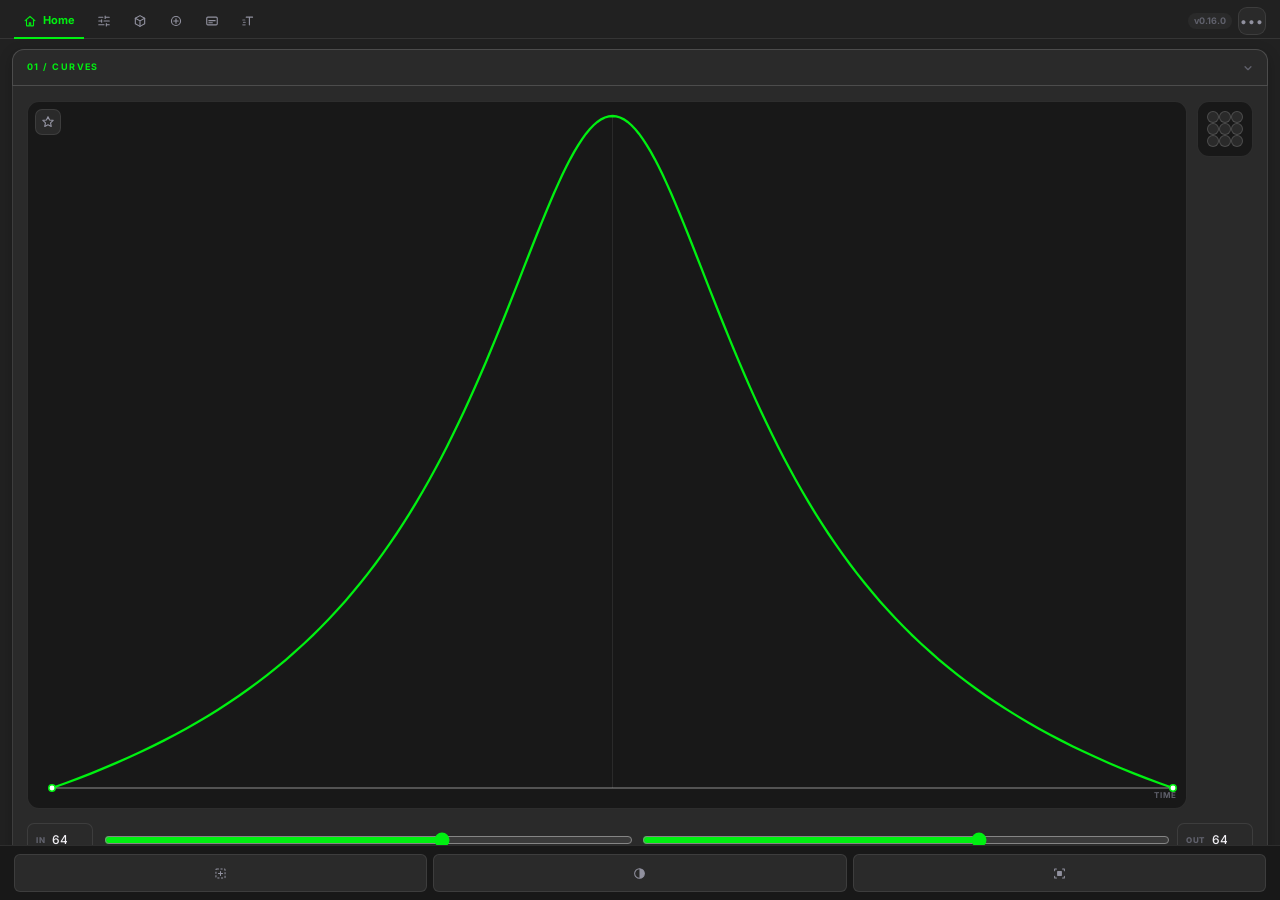
==== commit 93dc139e: "Mótion Film 0.16.0" ====
--- a/motion-film/client/index.html
+++ b/motion-film/client/index.html
@@ -4,7 +4,7 @@
     <meta charset="UTF-8" />
     <meta name="viewport" content="width=device-width, initial-scale=1.0" />
     <title>Mótion Film</title>
-    <link rel="stylesheet" href="styles.css?v=0150b" />
+    <link rel="stylesheet" href="styles.css?v=0154a" />
   </head>
   <body>
     <div class="app-shell">
@@ -38,7 +38,7 @@
         </button>
       </nav>
         <div class="topbar-tools">
-          <span id="version-tag">v0.15.0</span>
+          <span id="version-tag">v0.16.0</span>
           <button id="settings-toggle" class="icon-button" type="button" aria-label="Open settings">•••</button>
         </div>
       </header>
@@ -510,18 +510,31 @@
               <svg class="section-chevron" viewBox="0 0 12 12" width="10" height="10" fill="none" stroke="currentColor" stroke-width="1.6"><path d="M2.5 4.5L6 8l3.5-3.5" stroke-linecap="round" stroke-linejoin="round"/></svg>
             </div>
             <div class="section-body">
-              <div class="ta-stage" id="ta-stage"><div class="ta-text" id="ta-text"></div></div>
+              <div class="ta-stage" id="ta-stage"><div class="ta-text" id="ta-text"></div><button id="ta-fav" class="curve-fav" type="button" title="Save this animation as a favorite (02 / Favorites)" aria-label="Save this animation as a favorite"><svg viewBox="0 0 16 16" width="14" height="14"><path d="M8 1.9l1.8 3.8 4.1.5-3 2.8.8 4.1L8 11.1 4.3 13.1l.8-4.1-3-2.8 4.1-.5z"/></svg></button></div>
+              <div class="segmented ta-by" id="ta-by" role="group" aria-label="Animate by">
+                <button type="button" class="segmented-option" data-by="letter" title="Each letter after the one before">Letter by letter</button>
+                <button type="button" class="segmented-option" data-by="word" title="Each word after the one before">Word by word</button>
+                <button type="button" class="segmented-option" data-by="line" title="Each line after the one before">Line by line</button>
+              </div>
+              <div class="segmented ta-bounce" id="ta-bounce" role="group" aria-label="Bounce">
+                <button type="button" class="segmented-option" data-bounce="off" title="Eases in and stops">No bounce</button>
+                <button type="button" class="segmented-option" data-bounce="on" title="Swings past its place and back a few times before it settles">Bounce</button>
+              </div>
               <div class="ta-styles" id="ta-styles" role="group" aria-label="Animation style">
                 <button type="button" data-style="rise">Rise</button>
                 <button type="button" data-style="drop">Drop</button>
                 <button type="button" data-style="left">From Left</button>
+                <button type="button" data-style="right">From Right</button>
                 <button type="button" data-style="fade">Fade</button>
                 <button type="button" data-style="scale">Scale Up</button>
+                <button type="button" data-style="zoomout">Zoom Out</button>
                 <button type="button" data-style="blur">Blur In</button>
+                <button type="button" data-style="rotate">Rotate In</button>
+                <button type="button" data-style="tracking">Tracking In</button>
               </div>
               <div class="ta-sliders">
                 <label class="ta-slider" id="ta-amount-row"><span>Amount <output id="ta-out-amount"></output></span><input type="range" id="ta-amount" min="0" max="120" step="1" /></label>
-                <label class="ta-slider"><span>Delay between letters <output id="ta-out-delay"></output></span><input type="range" id="ta-delay" min="0" max="0.2" step="0.005" /></label>
+                <label class="ta-slider"><span><i id="ta-delay-name">Delay between letters</i> <output id="ta-out-delay"></output></span><input type="range" id="ta-delay" min="0" max="0.2" step="0.005" /></label>
                 <label class="ta-slider"><span>Duration <output id="ta-out-duration"></output></span><input type="range" id="ta-duration" min="0.2" max="2" step="0.05" /></label>
                 <label class="ta-slider"><span>Blur <output id="ta-out-blur"></output></span><input type="range" id="ta-blur" min="0" max="30" step="1" /></label>
               </div>
@@ -530,13 +543,76 @@
                 <button type="button" id="ta-replay" class="lf-tool ta-replay" title="Play the preview again"><svg viewBox="0 0 16 16" width="13" height="13" fill="none" stroke="currentColor" stroke-width="1.6" stroke-linecap="round" stroke-linejoin="round"><path d="M2.8 8a5.2 5.2 0 1 0 1.6-3.8"/><path d="M2.5 2.5v3h3"/></svg>Replay</button>
               </div>
               <div class="ta-actions">
-                <button type="button" id="ta-apply" class="lf-tool is-primary" title="Animate the selected text layers, letter by letter, from their in point">
+                <button type="button" id="ta-apply" class="lf-tool is-primary" title="Animate the selected text layers from their in point">
                   <svg viewBox="0 0 24 24" width="15" height="15" fill="none" stroke="currentColor" stroke-width="1.7" stroke-linecap="round" stroke-linejoin="round"><path d="M5 6h10M10 6v12"/><path d="M15.5 13.5 18 16l3.5-4.5"/></svg>
                   Apply to text
                 </button>
                 <button type="button" id="ta-remove" class="lf-tool ta-remove" title="Remove the Mótion Film animation from the selected text layers" aria-label="Remove animation"><svg viewBox="0 0 28 28" width="15" height="15" fill="none" stroke="currentColor" stroke-width="1.7"><path d="M6 8h16M11.5 8V6.2h5V8M9.5 8l1 15h7l1-15" stroke-linecap="round" stroke-linejoin="round"/></svg></button>
               </div>
               <div class="lf-hint">Starts at the layer&#39;s in point. The sliders stay on the layer (Effect Controls &#8250; MF Text) to fine-tune later.</div>
+            </div>
+          </section>
+          <!-- Favorite text animations (textanim-favorites.js): the ★ on the 01
+               preview saves the animation; first 4 here + the library. -->
+          <section class="section favorites-section" data-section-id="ta-favorites">
+            <div class="section-tab" role="button" tabindex="0" aria-expanded="true">
+              <div class="section-heading compact">
+                <div>
+                  <div class="section-kicker">02 / FAVORITES</div>
+                </div>
+                <span class="fav-count" id="tfav-count"></span>
+              </div>
+              <svg class="section-chevron" viewBox="0 0 12 12" width="10" height="10" fill="none" stroke="currentColor" stroke-width="1.6"><path d="M2.5 4.5L6 8l3.5-3.5" stroke-linecap="round" stroke-linejoin="round"/></svg>
+            </div>
+            <div class="section-body">
+              <div class="fav-grid" id="tfav-top"></div>
+              <div id="tfav-empty" class="empty-state" hidden>Click the ★ on the preview above to save the animation here.</div>
+              <button id="tfav-library-toggle" class="lf-tool fav-library-toggle" type="button" aria-expanded="false"></button>
+              <div id="tfav-library" class="fav-library" hidden>
+                <div class="fav-grid" id="tfav-all"></div>
+                <p class="lf-hint">Click: load and apply to the selected text · Hover: preview · Drag: reorder (the first 4 show above) · ×: remove</p>
+              </div>
+            </div>
+          </section>
+          <!-- Counter (counter.js + host/counter.jsx): a number counting up on
+               a text layer (Source Text expression + 3 sliders). -->
+          <section class="section" data-section-id="ta-counter">
+            <div class="section-tab" role="button" tabindex="0" aria-expanded="true">
+              <div class="section-heading compact">
+                <div>
+                  <div class="section-kicker">03 / COUNTER</div>
+                </div>
+                <span class="ta-live"><i></i>Live preview</span>
+              </div>
+              <svg class="section-chevron" viewBox="0 0 12 12" width="10" height="10" fill="none" stroke="currentColor" stroke-width="1.6"><path d="M2.5 4.5L6 8l3.5-3.5" stroke-linecap="round" stroke-linejoin="round"/></svg>
+            </div>
+            <div class="section-body">
+              <div class="ta-stage ct-stage" id="ct-stage"><div class="ct-num" id="ct-num">0</div></div>
+              <div class="ct-row">
+                <span>Count to</span>
+                <input type="text" id="ct-to" class="ta-input ct-to" inputmode="numeric" spellcheck="false" aria-label="Count to" />
+              </div>
+              <div class="ct-row">
+                <span>Currency</span>
+                <div class="segmented" id="ct-currency" role="group" aria-label="Currency">
+                  <button type="button" class="segmented-option" data-currency="none">None</button>
+                  <button type="button" class="segmented-option" data-currency="usd">$</button>
+                  <button type="button" class="segmented-option" data-currency="eur">&#8364;</button>
+                  <button type="button" class="segmented-option" data-currency="brl">R$</button>
+                </div>
+              </div>
+              <div class="ta-sliders">
+                <label class="ta-slider"><span>Duration <output id="ct-out-duration"></output></span><input type="range" id="ct-duration" min="0.5" max="10" step="0.1" /></label>
+              </div>
+              <div class="ta-actions">
+                <button type="button" id="ct-apply" class="lf-tool is-primary" title="Count up on the selected text layers (or a new one)">
+                  <svg viewBox="0 0 24 24" width="15" height="15" fill="none" stroke="currentColor" stroke-width="1.7" stroke-linecap="round" stroke-linejoin="round"><path d="M9 4 7 20M17 4l-2 16M4.5 9h15M3.5 15h15"/></svg>
+                  Apply counter
+                </button>
+                <button type="button" id="ct-replay" class="lf-tool ta-remove" title="Play the preview again" aria-label="Replay"><svg viewBox="0 0 16 16" width="13" height="13" fill="none" stroke="currentColor" stroke-width="1.6" stroke-linecap="round" stroke-linejoin="round"><path d="M2.8 8a5.2 5.2 0 1 0 1.6-3.8"/><path d="M2.5 2.5v3h3"/></svg></button>
+                <button type="button" id="ct-remove" class="lf-tool ta-remove" title="Remove the counter from the selected text layers" aria-label="Remove counter"><svg viewBox="0 0 28 28" width="15" height="15" fill="none" stroke="currentColor" stroke-width="1.7"><path d="M6 8h16M11.5 8V6.2h5V8M9.5 8l1 15h7l1-15" stroke-linecap="round" stroke-linejoin="round"/></svg></button>
+              </div>
+              <div class="lf-hint">On the selected text layer, or a new one in the middle when none is selected. Counts from the layer&#39;s in point; From / To / Duration stay on the layer (Effect Controls &#8250; MF Counter). Up to 1,000,000.</div>
             </div>
           </section>
         </main>
@@ -634,6 +710,75 @@
                 <button type="button" id="wheel-open" class="lf-tool" title="Open MF - Wheel: the slices, groups and shortcut of the Wheel">Configure</button>
               </div>
               <div class="lf-hint" id="wheel-note"></div>
+            </div>
+          </section>
+          <!-- Carousel (carousel.js + host/carousel.jsx): the selected layers
+               become the cards of a Radial or Curved Line carousel driven
+               by an "MF Carousel" null. -->
+          <section class="section" data-section-id="carousel">
+            <div class="section-tab" role="button" tabindex="0" aria-expanded="true">
+              <div class="section-heading compact">
+                <div>
+                  <div class="section-kicker">05 / CAROUSEL</div>
+                </div>
+                <span class="ta-live"><i></i>Live preview</span>
+              </div>
+              <svg class="section-chevron" viewBox="0 0 12 12" width="10" height="10" fill="none" stroke="currentColor" stroke-width="1.6"><path d="M2.5 4.5L6 8l3.5-3.5" stroke-linecap="round" stroke-linejoin="round"/></svg>
+            </div>
+            <div class="section-body">
+              <div class="cx-stage" id="cx-stage">
+                <div class="cx-frame" id="cx-frame">
+                  <div class="cx-cards" id="cx-cards"></div>
+                  <svg class="cx-line" id="cx-line" aria-hidden="true"></svg>
+                </div>
+                <button type="button" class="cx-play" id="cx-play" title="Pause the preview" aria-label="Pause the preview"></button>
+              </div>
+              <div class="cx-styles" id="cx-styles" role="group" aria-label="Carousel style">
+                <button type="button" data-style="spherical"><svg viewBox="0 0 20 20" width="16" height="16" fill="none" stroke="currentColor" stroke-width="1.5"><circle cx="10" cy="10" r="7"/><ellipse cx="10" cy="10" rx="3" ry="7"/><path d="M3 10h14"/></svg>Spherical</button>
+                <button type="button" data-style="radial"><svg viewBox="0 0 20 20" width="16" height="16" fill="currentColor"><circle cx="10" cy="3.5" r="1.8"/><circle cx="15.6" cy="6.8" r="1.8"/><circle cx="15.6" cy="13.2" r="1.8"/><circle cx="10" cy="16.5" r="1.8"/><circle cx="4.4" cy="13.2" r="1.8"/><circle cx="4.4" cy="6.8" r="1.8"/></svg>Radial</button>
+                <button type="button" data-style="rectangular"><svg viewBox="0 0 20 20" width="16" height="16" fill="none" stroke="currentColor" stroke-width="1.5"><rect x="3" y="3" width="14" height="14" rx="2"/><path d="M3 8h14M3 12.5h14M8 3v14M12.5 3v14"/></svg>Rectangular</button>
+                <button type="button" data-style="curved"><svg viewBox="0 0 20 20" width="16" height="16" fill="none" stroke="currentColor" stroke-width="1.5" stroke-linecap="round"><path d="M3 15c3-9 11-9 14 0"/><circle cx="3" cy="15" r="1.6" fill="currentColor"/><circle cx="10" cy="8.3" r="1.6" fill="currentColor"/><circle cx="17" cy="15" r="1.6" fill="currentColor"/></svg>Curved Line</button>
+              </div>
+              <div class="cx-curved" id="cx-curved" data-for="curved">
+                <span>Drag the 3 pins to shape the line.</span>
+                <button type="button" class="lf-tool cx-reset" id="cx-reset" title="Pins back to the default curve">Reset</button>
+              </div>
+              <div class="ta-sliders cx-sliders">
+                <label class="ta-slider" data-for="spherical radial rectangular"><span>Size <output id="cx-out-size"></output></span><input type="range" id="cx-size" min="30" max="200" step="1" /></label>
+                <label class="ta-slider" data-for="radial"><span>Spread <output id="cx-out-spread"></output></span><input type="range" id="cx-spread" min="30" max="360" step="1" /></label>
+                <label class="ta-slider" data-for="spherical radial rectangular"><span>Rotation X <output id="cx-out-rotX"></output></span><input type="range" id="cx-rotX" min="-75" max="75" step="1" /></label>
+                <label class="ta-slider" data-for="spherical radial rectangular"><span>Rotation Y <output id="cx-out-rotY"></output></span><input type="range" id="cx-rotY" min="-90" max="90" step="1" /></label>
+                <label class="ta-slider" data-for="curved"><span>Gap <output id="cx-out-gap"></output></span><input type="range" id="cx-gap" min="0" max="600" step="5" /></label>
+                <label class="ta-slider" data-for="curved"><span>Side size <output id="cx-out-side"></output></span><input type="range" id="cx-side" min="10" max="150" step="1" /></label>
+                <label class="ta-slider" data-for="curved"><span>Middle size <output id="cx-out-middle"></output></span><input type="range" id="cx-middle" min="50" max="300" step="1" /></label>
+                <label class="ta-slider" data-for="curved"><span>Middle width <output id="cx-out-width"></output></span><input type="range" id="cx-width" min="0" max="50" step="1" /></label>
+                <label class="ta-slider" data-for="curved"><span>Softness <output id="cx-out-soft"></output></span><input type="range" id="cx-soft" min="1" max="50" step="1" /></label>
+                <label class="ta-slider"><span>Speed <output id="cx-out-speed"></output></span><input type="range" id="cx-speed" min="0" max="50" step="0.5" /></label>
+              </div>
+              <div class="cx-opt" data-for="spherical radial rectangular">
+                <span>Facing</span>
+                <div class="segmented" id="cx-facing" role="group" aria-label="Facing">
+                  <button type="button" class="segmented-option" data-facing="forward" title="Every card faces the screen">Forward</button>
+                  <button type="button" class="segmented-option" data-facing="screen" title="Every card turns to the camera">Screen</button>
+                  <button type="button" class="segmented-option" data-facing="center" title="Cards turn away from the center, like a real carousel">Center</button>
+                </div>
+              </div>
+              <div class="cx-opt" data-for="curved">
+                <span>Follow curve</span>
+                <div class="segmented" id="cx-follow" role="group" aria-label="Follow curve">
+                  <button type="button" class="segmented-option" data-follow="off">Off</button>
+                  <button type="button" class="segmented-option" data-follow="on" title="Cards turn along the line">On</button>
+                </div>
+              </div>
+              <div class="cx-link" id="cx-link" hidden></div>
+              <div class="ta-actions">
+                <button type="button" id="cx-apply" class="lf-tool is-primary" title="Make the selected layers the cards of a carousel">
+                  <svg viewBox="0 0 24 24" width="15" height="15" fill="none" stroke="currentColor" stroke-width="1.7" stroke-linecap="round" stroke-linejoin="round"><rect x="8" y="6" width="8" height="12" rx="2"/><path d="M4.5 8v8M19.5 8v8"/></svg>
+                  <span id="cx-apply-label">Apply carousel</span>
+                </button>
+                <button type="button" id="cx-remove" class="lf-tool ta-remove" title="Take the selected layers out of their carousel (select the MF Carousel null to undo the whole carousel)" aria-label="Remove carousel"><svg viewBox="0 0 28 28" width="15" height="15" fill="none" stroke="currentColor" stroke-width="1.7"><path d="M6 8h16M11.5 8V6.2h5V8M9.5 8l1 15h7l1-15" stroke-linecap="round" stroke-linejoin="round"/></svg></button>
+              </div>
+              <div class="lf-hint">Select 2 or more layers (top layer = first card). Everything stays on the MF Carousel null (Effect Controls), plus Offset to keyframe stops. Select the carousel to change it live from here.</div>
             </div>
           </section>
         </main>
@@ -710,12 +855,15 @@
     <script src="captions.js?v=0140a"></script>
     <script src="folders.js?v=0140a"></script>
     <script src="scalecomp.js?v=0140a"></script>
-    <script src="wheel-core.js?v=0150a"></script>
-    <script src="wheel-runner.js?v=0150a"></script>
+    <script src="wheel-core.js?v=0154a"></script>
+    <script src="wheel-runner.js?v=0154a"></script>
     <script src="elastic.js?v=0150a"></script>
     <script src="curve-favorites.js?v=0140a"></script>
     <script src="transitions-catalog.js?v=0140a"></script>
     <script src="transitions.js?v=0150a"></script>
-    <script src="textanim.js?v=0150b"></script>
+    <script src="textanim.js?v=0154a"></script>
+    <script src="textanim-favorites.js?v=0154a"></script>
+    <script src="counter.js?v=0153a"></script>
+    <script src="carousel.js?v=0153a"></script>
   </body>
 </html>
--- a/motion-film/client/styles.css
+++ b/motion-film/client/styles.css
@@ -804,7 +804,12 @@
 .ta-stage { display: flex; align-items: center; justify-content: center; height: 140px; overflow: hidden; border: 1px solid var(--line); border-radius: 10px; background: var(--panel-deep); }
 .ta-text { color: #fff; font-size: 34px; font-weight: 800; letter-spacing: -0.01em; white-space: pre; }
 .ta-text span { display: inline-block; white-space: pre; will-change: transform, opacity, filter; }
-.ta-styles { display: flex; flex-wrap: wrap; gap: 6px; margin-top: 12px; }
+.ta-by { margin-top: 12px; }
+.ta-by .segmented-option { white-space: nowrap; }
+.ta-bounce { margin-top: 6px; }
+.ta-slider > span i { font-style: normal; }
+.ta-text .ta-line { display: block; text-align: center; }
+.ta-styles { display: flex; flex-wrap: wrap; gap: 6px; margin-top: 10px; }
 .ta-styles button { padding: 6px 11px; border: 1px solid var(--line); border-radius: 999px; color: var(--muted); background: var(--panel-soft); font-size: 10px; font-weight: 700; transition: border-color .15s ease, color .15s ease, background .15s ease; }
 .ta-styles button:hover { border-color: var(--accent); color: var(--accent-bright); }
 .ta-styles button.is-on { border-color: var(--accent); color: var(--accent-bright); background: rgba(var(--accent-rgb), .12); }
@@ -898,3 +903,45 @@
 .tr-dirs button:hover { border-color: var(--accent); color: var(--accent-bright); }
 .tr-dirs button.is-on { border-color: var(--accent); color: var(--accent-bright); background: rgba(var(--accent-rgb), .12); }
 .tr-cards { display: grid; grid-template-columns: repeat(auto-fill, minmax(118px, 1fr)); gap: 8px; }
+
+/* Tools › 05 / CAROUSEL (carousel.js) */
+.cx-stage { position: relative; display: flex; align-items: center; justify-content: center; overflow: hidden; border: 1px solid var(--line); border-radius: 10px; background: var(--panel-deep); }
+.cx-frame { position: relative; flex: 0 0 auto; }
+.cx-cards { position: absolute; inset: 0; z-index: 0; }
+.cx-card { position: absolute; left: 0; top: 0; border-radius: 12%; box-shadow: 0 6px 18px rgba(0, 0, 0, .45), inset 0 0 0 1px rgba(255, 255, 255, .12); will-change: transform, opacity; }
+.cx-line { position: absolute; inset: 0; z-index: 1; width: 100%; height: 100%; overflow: visible; pointer-events: none; }
+.cx-line path { fill: none; stroke: var(--accent); stroke-width: 1.4; stroke-dasharray: 4 5; opacity: .75; }
+.cx-pin { fill: var(--panel-deep); stroke: #fff; stroke-width: 2.2; cursor: grab; pointer-events: all; filter: drop-shadow(0 1px 3px rgba(0, 0, 0, .6)); }
+.cx-pin.is-mid { fill: var(--accent); }
+.cx-pin.is-drag { cursor: grabbing; }
+.cx-play { position: absolute; right: 8px; bottom: 8px; width: 26px; height: 26px; padding: 0; border: 1px solid var(--line); border-radius: 50%; color: var(--muted); background: rgba(0, 0, 0, .35); }
+.cx-play:hover { border-color: var(--accent); color: var(--accent-bright); }
+.cx-play::before { content: ""; display: block; width: 8px; height: 9px; margin: 0 auto; border-left: 2.5px solid currentColor; border-right: 2.5px solid currentColor; box-sizing: border-box; }
+.cx-play.is-paused::before { width: 0; height: 0; margin-left: 10px; border-style: solid; border-width: 5px 0 5px 8px; border-color: transparent transparent transparent currentColor; }
+.cx-styles { display: grid; grid-template-columns: 1fr 1fr; gap: 6px; margin-top: 12px; }
+.cx-styles button { display: flex; flex-direction: column; align-items: center; gap: 5px; padding: 9px 6px 8px; border: 1px solid var(--line); border-radius: 9px; color: var(--muted); background: var(--panel-soft); font-size: 10px; font-weight: 700; transition: border-color .15s ease, color .15s ease, background .15s ease; }
+.cx-styles button:hover { border-color: var(--accent); color: var(--accent-bright); }
+.cx-styles button.is-on { border-color: var(--accent); color: var(--accent-bright); background: rgba(var(--accent-rgb), .12); }
+[data-for][hidden] { display: none !important; }
+.cx-curved { display: flex; align-items: center; justify-content: space-between; gap: 8px; margin-top: 12px; color: var(--muted); font-size: 9.5px; font-weight: 650; }
+.cx-opt { display: flex; align-items: center; gap: 10px; margin-top: 12px; color: var(--muted); font-size: 9.5px; font-weight: 650; }
+.cx-opt > span { flex: 0 0 auto; }
+.cx-opt .segmented { flex: 1 1 auto; }
+.cx-reset { flex: 0 0 auto; height: 26px; }
+.cx-link { margin-top: 10px; padding: 6px 9px; border: 1px solid rgba(var(--accent-rgb), .35); border-radius: 8px; color: var(--accent-bright); background: rgba(var(--accent-rgb), .08); font-size: 9.5px; font-weight: 650; }
+
+/* Text Animation › 02 / COUNTER (counter.js) */
+.ct-stage { height: 110px; }
+.ct-num { color: #fff; font-size: 44px; font-weight: 800; letter-spacing: -0.01em; white-space: nowrap; font-variant-numeric: tabular-nums; }
+.ct-row { display: flex; align-items: center; gap: 10px; margin-top: 10px; color: var(--muted); font-size: 9.5px; font-weight: 650; }
+.ct-row > span { flex: 0 0 62px; }
+.ct-row .segmented, .ct-to { flex: 1 1 auto; }
+
+/* Text Animation › 02 / FAVORITES (textanim-favorites.js): the ★ on the
+   01 preview reuses .curve-fav; the tiles reuse .fav-tile. */
+.ta-stage { position: relative; }
+.tfav-mini { display: flex; flex-direction: column; align-items: center; justify-content: center; height: 34px; overflow: hidden; border-radius: 5px; color: #fff; background: var(--panel-deep); font-size: 15px; font-weight: 800; white-space: pre; }
+.tfav-mini span { display: inline-block; white-space: pre; }
+.tfav-mini .ta-line { display: block; text-align: center; }
+.tfav-sub { color: var(--dim); font-size: 8px; font-weight: 650; text-align: center; white-space: nowrap; overflow: hidden; text-overflow: ellipsis; }
+
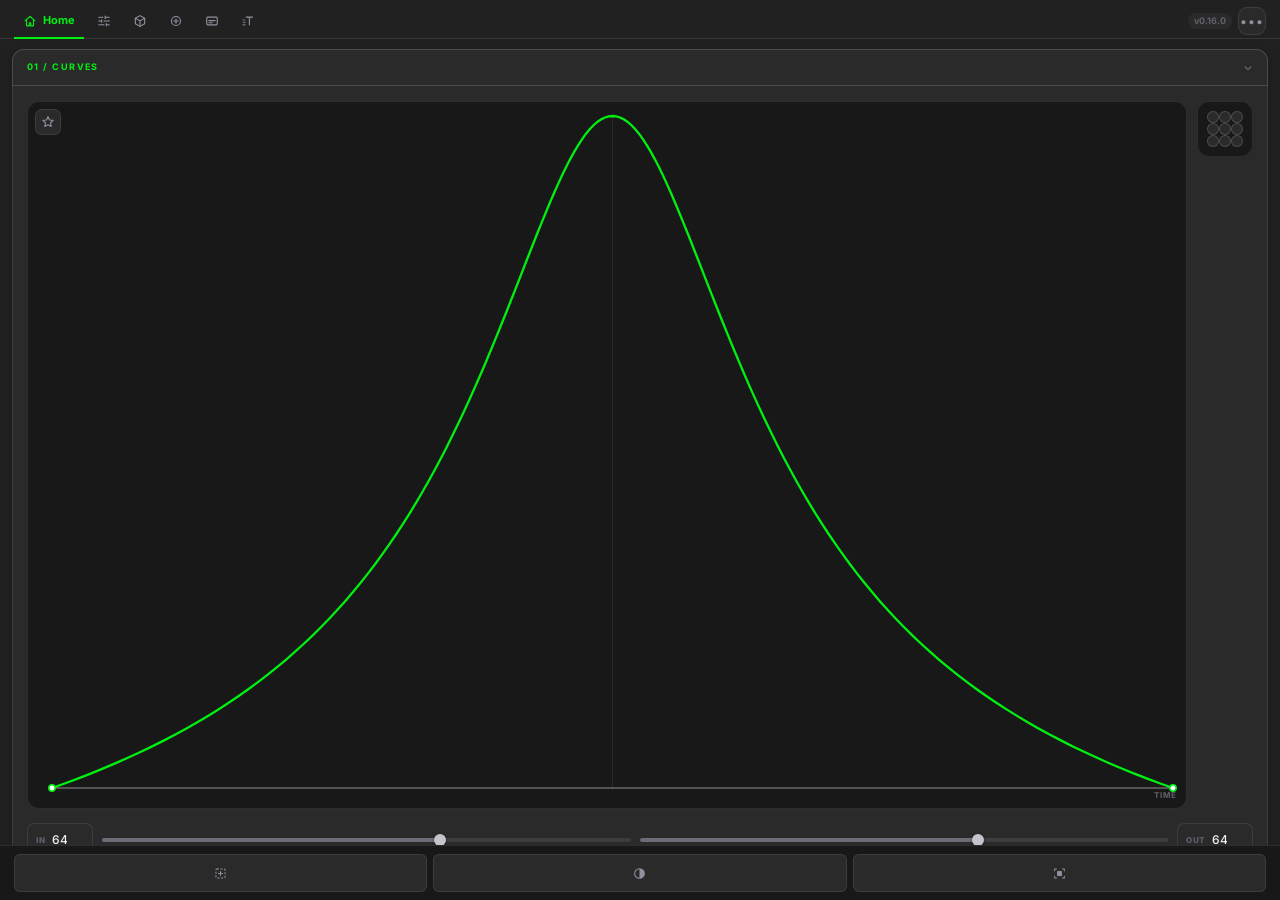
==== commit 58aa4886: "Mótion Film 0.17.0" ====
--- a/motion-film/client/index.html
+++ b/motion-film/client/index.html
@@ -4,7 +4,7 @@
     <meta charset="UTF-8" />
     <meta name="viewport" content="width=device-width, initial-scale=1.0" />
     <title>Mótion Film</title>
-    <link rel="stylesheet" href="styles.css?v=0154a" />
+    <link rel="stylesheet" href="styles.css?v=0170a" />
   </head>
   <body>
     <div class="app-shell">
@@ -266,6 +266,7 @@
                 <svg class="section-chevron" viewBox="0 0 12 12" width="10" height="10" fill="none" stroke="currentColor" stroke-width="1.6"><path d="M2.5 4.5L6 8l3.5-3.5" stroke-linecap="round" stroke-linejoin="round"/></svg>
               </div>
               <div class="section-body">
+                <div id="cap-gen-start">
                 <div class="cap-picks">
                   <button type="button" data-go="style" title="Go to 1 Style"><small>Style</small><b id="cap-pick-style"></b></button>
                   <button type="button" data-go="anim" title="Go to 2 Animation"><small>Animation</small><b id="cap-pick-anim"></b></button>
@@ -275,6 +276,34 @@
                   Generate captions
                 </button>
                 <p class="cap-hint" id="cap-hint"></p>
+                <button type="button" class="cap-toggle" id="cap-review-toggle" title="After the transcription, show the text so you can fix words and move them between captions before the layers are made">Review the text before creating</button>
+                </div>
+
+                <!-- Review (captions.js, "review"): the transcribed text,
+                     one row per caption, before any layer is made. -->
+                <div id="cap-review" class="cap-review" hidden>
+                  <div class="cap-review-head">
+                    <b>Review the text</b>
+                    <small id="cap-review-count"></small>
+                    <span class="cap-review-tools">
+                      <button type="button" class="cap-icon" id="cap-review-undo" title="Undo (Ctrl+Z)"><svg viewBox="0 0 24 24" width="13" height="13" fill="none" stroke="currentColor" stroke-width="2" stroke-linecap="round" stroke-linejoin="round"><path d="M9 14 4 9l5-5"/><path d="M4 9h10a6 6 0 0 1 0 12h-3"/></svg></button>
+                      <button type="button" class="cap-icon" id="cap-review-redo" title="Redo (Ctrl+Y)"><svg viewBox="0 0 24 24" width="13" height="13" fill="none" stroke="currentColor" stroke-width="2" stroke-linecap="round" stroke-linejoin="round"><path d="m15 14 5-5-5-5"/><path d="M20 9H10a6 6 0 0 0 0 12h3"/></svg></button>
+                      <button type="button" class="cap-icon" id="cap-review-help-btn" title="Shortcuts"><svg viewBox="0 0 24 24" width="13" height="13" fill="none" stroke="currentColor" stroke-width="2" stroke-linecap="round"><circle cx="12" cy="12" r="9"/><path d="M9.5 9.5a2.5 2.5 0 1 1 3.5 2.3c-.6.3-1 .9-1 1.6V14M12 17.5v.01"/></svg></button>
+                    </span>
+                  </div>
+                  <div class="cap-review-help" id="cap-review-help" hidden>
+                    <span><kbd>Drag</kbd> a word to another place or between rows (new caption)</span>
+                    <span><kbd>Double-click</kbd> fix a word (spaces split it)</span>
+                    <span><kbd>Shift</kbd>+<kbd>Click</kbd> highlighted word (Reels / Viral)</span>
+                    <span><kbd>Enter</kbd> new caption from the selected word · <kbd>Del</kbd> remove it</span>
+                    <span>Time button: jump there in the timeline</span>
+                  </div>
+                  <div class="cap-lines" id="cap-lines"></div>
+                  <div class="cap-review-actions">
+                    <button type="button" id="cap-review-create" class="lf-tool is-primary">Create captions</button>
+                    <button type="button" id="cap-review-discard" class="lf-tool">Discard</button>
+                  </div>
+                </div>
               </div>
             </section>
 
@@ -367,8 +396,14 @@
 
                 <!-- 4 Adjust -->
                 <div class="cap-view" data-view="adjust" hidden>
-                <div class="cap-heading">Preview <small id="cap-adjust-hint"></small></div>
+                <div class="cap-heading cap-heading-row">Preview <small id="cap-adjust-hint"></small>
+                  <span class="cap-frame-tools">
+                    <button type="button" class="cap-mini" id="cap-frame" title="Show the comp's current frame behind the preview"><svg viewBox="0 0 24 24" width="12" height="12" fill="none" stroke="currentColor" stroke-width="2"><rect x="3" y="5" width="18" height="14" rx="2"/><circle cx="12" cy="12" r="3"/></svg>Frame</button>
+                    <button type="button" class="cap-mini" id="cap-frame-clear" title="Back to the plain background" hidden>&times;</button>
+                  </span>
+                </div>
                   <div class="cap-preview" id="cap-adjust-preview"></div>
+                  <p class="cap-help cap-center">Drag the caption to place it · it snaps to the center lines (Alt: no snap)</p>
 
                   <div class="cap-heading">Position &amp; size</div>
                   <div class="segmented" id="cap-position">
@@ -510,37 +545,40 @@
               <svg class="section-chevron" viewBox="0 0 12 12" width="10" height="10" fill="none" stroke="currentColor" stroke-width="1.6"><path d="M2.5 4.5L6 8l3.5-3.5" stroke-linecap="round" stroke-linejoin="round"/></svg>
             </div>
             <div class="section-body">
-              <div class="ta-stage" id="ta-stage"><div class="ta-text" id="ta-text"></div><button id="ta-fav" class="curve-fav" type="button" title="Save this animation as a favorite (02 / Favorites)" aria-label="Save this animation as a favorite"><svg viewBox="0 0 16 16" width="14" height="14"><path d="M8 1.9l1.8 3.8 4.1.5-3 2.8.8 4.1L8 11.1 4.3 13.1l.8-4.1-3-2.8 4.1-.5z"/></svg></button></div>
-              <div class="segmented ta-by" id="ta-by" role="group" aria-label="Animate by">
-                <button type="button" class="segmented-option" data-by="letter" title="Each letter after the one before">Letter by letter</button>
-                <button type="button" class="segmented-option" data-by="word" title="Each word after the one before">Word by word</button>
-                <button type="button" class="segmented-option" data-by="line" title="Each line after the one before">Line by line</button>
-              </div>
-              <div class="segmented ta-bounce" id="ta-bounce" role="group" aria-label="Bounce">
-                <button type="button" class="segmented-option" data-bounce="off" title="Eases in and stops">No bounce</button>
-                <button type="button" class="segmented-option" data-bounce="on" title="Swings past its place and back a few times before it settles">Bounce</button>
-              </div>
-              <div class="ta-styles" id="ta-styles" role="group" aria-label="Animation style">
-                <button type="button" data-style="rise">Rise</button>
-                <button type="button" data-style="drop">Drop</button>
-                <button type="button" data-style="left">From Left</button>
-                <button type="button" data-style="right">From Right</button>
-                <button type="button" data-style="fade">Fade</button>
-                <button type="button" data-style="scale">Scale Up</button>
-                <button type="button" data-style="zoomout">Zoom Out</button>
-                <button type="button" data-style="blur">Blur In</button>
-                <button type="button" data-style="rotate">Rotate In</button>
-                <button type="button" data-style="tracking">Tracking In</button>
+              <div class="ta-stage" id="ta-stage" title="Click to play again"><div class="ta-text" id="ta-text"></div><button id="ta-replay" class="curve-fav ta-replay" type="button" title="Play the preview again" aria-label="Play the preview again"><svg viewBox="0 0 16 16" width="13" height="13" fill="none" stroke="currentColor" stroke-width="1.6" stroke-linecap="round" stroke-linejoin="round"><path d="M2.8 8a5.2 5.2 0 1 0 1.6-3.8"/><path d="M2.5 2.5v3h3"/></svg></button><button id="ta-fav" class="curve-fav" type="button" title="Save this animation as a favorite (02 / Favorites)" aria-label="Save this animation as a favorite"><svg viewBox="0 0 16 16" width="14" height="14"><path d="M8 1.9l1.8 3.8 4.1.5-3 2.8.8 4.1L8 11.1 4.3 13.1l.8-4.1-3-2.8 4.1-.5z"/></svg></button></div>
+              <!-- 3 boxes: the style (list), what moves (letters / words /
+                   lines) and Bounce on / off -->
+              <div class="ta-controls">
+                <div class="ta-drop" id="ta-style-drop">
+                  <button type="button" class="ta-box" aria-haspopup="listbox" aria-expanded="false" title="How the text comes in"><small>Animation</small><b id="ta-style-label"></b><svg class="ta-chev" viewBox="0 0 12 12" width="9" height="9" fill="none" stroke="currentColor" stroke-width="1.7"><path d="M2.5 4.5L6 8l3.5-3.5" stroke-linecap="round" stroke-linejoin="round"/></svg></button>
+                  <div class="ta-menu ta-menu-grid" id="ta-styles" role="listbox" aria-label="Animation style" hidden>
+                    <button type="button" role="option" data-style="rise">Rise</button>
+                    <button type="button" role="option" data-style="drop">Drop</button>
+                    <button type="button" role="option" data-style="left">From Left</button>
+                    <button type="button" role="option" data-style="right">From Right</button>
+                    <button type="button" role="option" data-style="fade">Fade</button>
+                    <button type="button" role="option" data-style="scale">Scale Up</button>
+                    <button type="button" role="option" data-style="zoomout">Zoom Out</button>
+                    <button type="button" role="option" data-style="blur">Blur In</button>
+                    <button type="button" role="option" data-style="rotate">Rotate In</button>
+                    <button type="button" role="option" data-style="tracking">Tracking In</button>
+                  </div>
+                </div>
+                <div class="ta-drop" id="ta-by-drop">
+                  <button type="button" class="ta-box" aria-haspopup="listbox" aria-expanded="false" title="What comes in one after the other"><small>Animate by</small><b id="ta-by-label"></b><svg class="ta-chev" viewBox="0 0 12 12" width="9" height="9" fill="none" stroke="currentColor" stroke-width="1.7"><path d="M2.5 4.5L6 8l3.5-3.5" stroke-linecap="round" stroke-linejoin="round"/></svg></button>
+                  <div class="ta-menu" id="ta-by" role="listbox" aria-label="Animate by" hidden>
+                    <button type="button" role="option" data-by="letter" title="Each letter after the one before">Letters</button>
+                    <button type="button" role="option" data-by="word" title="Each word after the one before">Words</button>
+                    <button type="button" role="option" data-by="line" title="Each line after the one before">Lines</button>
+                  </div>
+                </div>
+                <button type="button" class="ta-box ta-bounce" id="ta-bounce" role="switch" aria-checked="false" title="Swings past its place and back a few times before it settles"><small>Bounce</small><span class="ta-switch"></span></button>
               </div>
               <div class="ta-sliders">
                 <label class="ta-slider" id="ta-amount-row"><span>Amount <output id="ta-out-amount"></output></span><input type="range" id="ta-amount" min="0" max="120" step="1" /></label>
                 <label class="ta-slider"><span><i id="ta-delay-name">Delay between letters</i> <output id="ta-out-delay"></output></span><input type="range" id="ta-delay" min="0" max="0.2" step="0.005" /></label>
                 <label class="ta-slider"><span>Duration <output id="ta-out-duration"></output></span><input type="range" id="ta-duration" min="0.2" max="2" step="0.05" /></label>
                 <label class="ta-slider"><span>Blur <output id="ta-out-blur"></output></span><input type="range" id="ta-blur" min="0" max="30" step="1" /></label>
-              </div>
-              <div class="ta-row">
-                <input type="text" id="ta-sample" class="ta-input" spellcheck="false" placeholder="Preview text" />
-                <button type="button" id="ta-replay" class="lf-tool ta-replay" title="Play the preview again"><svg viewBox="0 0 16 16" width="13" height="13" fill="none" stroke="currentColor" stroke-width="1.6" stroke-linecap="round" stroke-linejoin="round"><path d="M2.8 8a5.2 5.2 0 1 0 1.6-3.8"/><path d="M2.5 2.5v3h3"/></svg>Replay</button>
               </div>
               <div class="ta-actions">
                 <button type="button" id="ta-apply" class="lf-tool is-primary" title="Animate the selected text layers from their in point">
@@ -589,8 +627,12 @@
             <div class="section-body">
               <div class="ta-stage ct-stage" id="ct-stage"><div class="ct-num" id="ct-num">0</div></div>
               <div class="ct-row">
-                <span>Count to</span>
-                <input type="text" id="ct-to" class="ta-input ct-to" inputmode="numeric" spellcheck="false" aria-label="Count to" />
+                <span>Count</span>
+                <div class="ct-range">
+                  <label class="ct-num-box"><small>From</small><input type="text" id="ct-from" inputmode="numeric" spellcheck="false" aria-label="Count from" /></label>
+                  <svg class="ct-arrow" viewBox="0 0 16 16" width="12" height="12" fill="none" stroke="currentColor" stroke-width="1.6" stroke-linecap="round" stroke-linejoin="round"><path d="M3 8h10M9.5 4.5 13 8l-3.5 3.5"/></svg>
+                  <label class="ct-num-box"><small>To</small><input type="text" id="ct-to" inputmode="numeric" spellcheck="false" aria-label="Count to" /></label>
+                </div>
               </div>
               <div class="ct-row">
                 <span>Currency</span>
@@ -612,7 +654,7 @@
                 <button type="button" id="ct-replay" class="lf-tool ta-remove" title="Play the preview again" aria-label="Replay"><svg viewBox="0 0 16 16" width="13" height="13" fill="none" stroke="currentColor" stroke-width="1.6" stroke-linecap="round" stroke-linejoin="round"><path d="M2.8 8a5.2 5.2 0 1 0 1.6-3.8"/><path d="M2.5 2.5v3h3"/></svg></button>
                 <button type="button" id="ct-remove" class="lf-tool ta-remove" title="Remove the counter from the selected text layers" aria-label="Remove counter"><svg viewBox="0 0 28 28" width="15" height="15" fill="none" stroke="currentColor" stroke-width="1.7"><path d="M6 8h16M11.5 8V6.2h5V8M9.5 8l1 15h7l1-15" stroke-linecap="round" stroke-linejoin="round"/></svg></button>
               </div>
-              <div class="lf-hint">On the selected text layer, or a new one in the middle when none is selected. Counts from the layer&#39;s in point; From / To / Duration stay on the layer (Effect Controls &#8250; MF Counter). Up to 1,000,000.</div>
+              <div class="lf-hint">On the selected text layer, or a new one in the middle when none is selected. Counts from the layer&#39;s in point with two keyframes on Effect Controls &#8250; MF Counter &#183; Value -- move them or shape the speed in the Graph Editor. Up to 1,000,000.</div>
             </div>
           </section>
         </main>
@@ -847,12 +889,12 @@
          Cache (compiled-JS bytecode) in cep_cache can otherwise serve
          stale script for a whole AE session even after the file on disk
          changed. Changing the URL forces a fresh fetch + recompile. -->
-    <script src="shared-core.js?v=0140a"></script>
-    <script src="captions-core.js?v=0140a"></script>
+    <script src="shared-core.js?v=0170a"></script>
+    <script src="captions-core.js?v=0170a"></script>
     <script src="captions-layout.js?v=0140a"></script>
     <script src="captions-styles.js?v=0140a"></script>
-    <script src="panel.js?v=0140a"></script>
-    <script src="captions.js?v=0140a"></script>
+    <script src="panel.js?v=0170a"></script>
+    <script src="captions.js?v=0170a"></script>
     <script src="folders.js?v=0140a"></script>
     <script src="scalecomp.js?v=0140a"></script>
     <script src="wheel-core.js?v=0154a"></script>
@@ -860,10 +902,10 @@
     <script src="elastic.js?v=0150a"></script>
     <script src="curve-favorites.js?v=0140a"></script>
     <script src="transitions-catalog.js?v=0140a"></script>
-    <script src="transitions.js?v=0150a"></script>
-    <script src="textanim.js?v=0154a"></script>
+    <script src="transitions.js?v=0170a"></script>
+    <script src="textanim.js?v=0170a"></script>
     <script src="textanim-favorites.js?v=0154a"></script>
-    <script src="counter.js?v=0153a"></script>
-    <script src="carousel.js?v=0153a"></script>
+    <script src="counter.js?v=0170a"></script>
+    <script src="carousel.js?v=0170a"></script>
   </body>
 </html>
--- a/motion-film/client/styles.css
+++ b/motion-film/client/styles.css
@@ -344,7 +344,7 @@
 .velocity-input span { color: var(--dim); font-size: 8px; font-weight: 800; letter-spacing: .08em; }
 .velocity-input input { width: 34px; min-width: 0; border: 0; color: var(--text); background: transparent; font-size: 12px; text-align: right; }
 .velocity-input input:focus { outline: 0; }
-.velocity-controls input[type="range"] { width: 100%; accent-color: var(--accent); }
+.velocity-controls input[type="range"] { width: 100%; }
 
 .footer-actions { display: flex; align-items: stretch; flex: 1; min-width: 0; gap: 6px; }
 /* height:100% + min-height keeps the buttons at their old 38px when the
@@ -734,7 +734,7 @@
 .cap-toggle.is-on::before { background: var(--accent) radial-gradient(circle at 17.5px 6.5px, var(--panel-deep) 4px, transparent 4.5px); border-color: var(--accent); }
 .cap-rows { display: flex; flex-direction: column; gap: 6px; margin: 8px 0 2px 4px; }
 .cap-slider-row { display: grid; grid-template-columns: 58px 1fr 38px; align-items: center; gap: 8px; margin-top: 6px; color: var(--muted); font-size: 9.5px; font-weight: 650; }
-.cap-slider-row input { width: 100%; accent-color: var(--accent); }
+.cap-slider-row input { width: 100%; }
 .cap-slider-row b { color: var(--text); font-size: 9.5px; text-align: right; }
 .cap-fields { display: grid; grid-template-columns: 1fr 1fr; gap: 6px; margin-top: 8px; }
 .cap-fields-4 { grid-template-columns: repeat(auto-fill, minmax(70px, 1fr)); }
@@ -752,6 +752,53 @@
 .cap-fold summary { padding: 9px 11px; color: var(--text); font-size: 10px; font-weight: 700; cursor: pointer; }
 .cap-fold summary small { margin-left: 5px; color: var(--dim); font-weight: 600; }
 .cap-fold-body { padding: 0 11px 11px; }
+/* Captions › Frame + drag to place (captions.js "frame + drag") */
+.cap-heading-row { display: flex; align-items: center; }
+.cap-frame-tools { display: flex; gap: 4px; margin-left: auto; }
+.cap-mini { display: inline-flex; align-items: center; gap: 5px; height: 20px; padding: 0 8px; border: 1px solid var(--line); border-radius: 6px; color: var(--muted); background: var(--panel-soft); font-size: 9.5px; font-weight: 650; letter-spacing: 0; text-transform: none; }
+.cap-mini:hover:not(:disabled) { color: var(--text); border-color: var(--line-strong); }
+.cap-mini:disabled { opacity: .5; }
+.cap-center { text-align: center; margin-top: 6px; }
+#cap-adjust-preview .cap-screen { cursor: move; touch-action: none; }
+.cap-screen.has-frame { background-size: cover; background-position: center; background-repeat: no-repeat; }
+.cap-guide { position: absolute; z-index: 5; pointer-events: none; opacity: 0; background: var(--accent); transition: opacity .1s ease; }
+.cap-guide.is-on { opacity: .9; }
+.cap-guide-x { top: 0; bottom: 0; left: 50%; width: 1px; }
+.cap-guide-y { left: 0; right: 0; top: 50%; height: 1px; }
+
+/* Captions › Review the text (captions.js "review") */
+.cap-review-head { display: flex; align-items: center; gap: 8px; margin-bottom: 6px; color: var(--text); font-size: 11px; }
+.cap-review-head small { color: var(--dim); font-size: 9.5px; }
+.cap-review-tools { display: flex; gap: 2px; margin-left: auto; }
+.cap-icon { display: inline-grid; place-items: center; width: 22px; height: 22px; padding: 0; border: 0; border-radius: 6px; color: var(--muted); background: none; }
+.cap-icon:hover:not(:disabled) { color: var(--text); background: var(--panel-raised); }
+.cap-icon:disabled { opacity: .35; }
+.cap-review-help { display: grid; gap: 3px; margin-bottom: 8px; padding: 8px 10px; border: 1px solid var(--line); border-radius: 8px; color: var(--muted); background: var(--panel-soft); font-size: 9.5px; }
+.cap-review-help kbd { padding: 0 4px; border: 1px solid var(--line-strong); border-radius: 3px; color: var(--text); font: inherit; font-size: 9px; }
+.cap-lines { max-height: 46vh; min-height: 60px; overflow-y: auto; padding: 0 2px; border: 1px solid var(--line); border-radius: 9px; background: var(--panel-deep); user-select: none; }
+.cap-gap { height: 6px; margin: 0 6px; border-radius: 3px; }
+.cap-gap.is-drop { background: rgba(var(--accent-rgb), .55); }
+.cap-line { display: flex; align-items: flex-start; gap: 7px; padding: 5px 6px; border: 1px solid transparent; border-radius: 7px; }
+.cap-line:hover { background: var(--panel-soft); }
+.cap-line.is-drop { border-color: rgba(var(--accent-rgb), .6); }
+.cap-tc { flex: 0 0 auto; margin-top: 1px; padding: 2px 5px; border: 0; border-radius: 4px; color: var(--dim); background: var(--panel-soft); font-size: 9px; font-variant-numeric: tabular-nums; }
+.cap-tc:hover { color: var(--accent-bright); }
+.cap-words { flex: 1 1 auto; min-width: 0; color: var(--text); font-size: 11.5px; line-height: 1.75; }
+.cap-word { position: relative; padding: 1px 3px; border-radius: 4px; cursor: grab; }
+.cap-word:hover { background: var(--panel-raised); }
+.cap-word.is-sel { background: rgba(var(--accent-rgb), .22); box-shadow: inset 0 0 0 1px rgba(var(--accent-rgb), .7); }
+.cap-word.is-accent { color: var(--accent-bright); font-weight: 750; }
+.cap-word.is-dragging { opacity: .3; }
+.cap-word.is-drop-before::before, .cap-word.is-drop-after::after { content: ""; position: absolute; top: 2px; bottom: 2px; width: 2px; border-radius: 1px; background: var(--accent); }
+.cap-word.is-drop-before::before { left: -3px; }
+.cap-word.is-drop-after::after { right: -3px; }
+.cap-lines.is-dragging .cap-word { cursor: grabbing; }
+.cap-word-input { height: 19px; padding: 0 4px; border: 1px solid var(--accent); border-radius: 4px; color: var(--text); background: var(--panel-deep); font: inherit; outline: none; }
+.cap-line-acts { display: flex; flex: 0 0 auto; gap: 1px; opacity: 0; transition: opacity .12s ease; }
+.cap-line:hover .cap-line-acts { opacity: 1; }
+.cap-review-actions { display: grid; grid-template-columns: 1fr auto; gap: 6px; margin-top: 8px; }
+.cap-review-actions .lf-tool { height: 32px; font-size: 10.5px; }
+.cap-drag-ghost { position: fixed; z-index: 1000; display: none; padding: 2px 7px; border-radius: 5px; color: #0b0b0c; background: var(--accent-bright); font-size: 11px; font-weight: 700; pointer-events: none; transform: translate(8px, -50%); }
 .cap-link { margin-top: 10px; padding: 0; border: 0; color: var(--muted); background: none; font-size: 9.5px; text-decoration: underline; }
 .cap-link:hover { color: var(--accent-bright); }
 .cap-wide { width: 100%; }
@@ -804,25 +851,35 @@
 .ta-stage { display: flex; align-items: center; justify-content: center; height: 140px; overflow: hidden; border: 1px solid var(--line); border-radius: 10px; background: var(--panel-deep); }
 .ta-text { color: #fff; font-size: 34px; font-weight: 800; letter-spacing: -0.01em; white-space: pre; }
 .ta-text span { display: inline-block; white-space: pre; will-change: transform, opacity, filter; }
-.ta-by { margin-top: 12px; }
-.ta-by .segmented-option { white-space: nowrap; }
-.ta-bounce { margin-top: 6px; }
 .ta-slider > span i { font-style: normal; }
 .ta-text .ta-line { display: block; text-align: center; }
-.ta-styles { display: flex; flex-wrap: wrap; gap: 6px; margin-top: 10px; }
-.ta-styles button { padding: 6px 11px; border: 1px solid var(--line); border-radius: 999px; color: var(--muted); background: var(--panel-soft); font-size: 10px; font-weight: 700; transition: border-color .15s ease, color .15s ease, background .15s ease; }
-.ta-styles button:hover { border-color: var(--accent); color: var(--accent-bright); }
-.ta-styles button.is-on { border-color: var(--accent); color: var(--accent-bright); background: rgba(var(--accent-rgb), .12); }
+.ta-controls { display: grid; grid-template-columns: minmax(0, 1.25fr) minmax(0, 1fr) auto; gap: 6px; margin-top: 12px; }
+.ta-drop { position: relative; min-width: 0; }
+.ta-box { position: relative; display: flex; flex-direction: column; align-items: flex-start; justify-content: center; gap: 2px; width: 100%; height: 42px; padding: 0 26px 0 11px; border: 1px solid var(--line); border-radius: 9px; color: var(--text); background: var(--panel-soft); text-align: left; transition: border-color .15s ease, background .15s ease; }
+.ta-box:hover, .ta-drop.is-open .ta-box { border-color: var(--accent); }
+.ta-box small { color: var(--dim); font-size: 8.5px; font-weight: 700; letter-spacing: .08em; text-transform: uppercase; }
+.ta-box b { max-width: 100%; overflow: hidden; color: var(--accent-bright); font-size: 11px; font-weight: 750; white-space: nowrap; text-overflow: ellipsis; }
+.ta-chev { position: absolute; right: 10px; top: 50%; color: var(--muted); transform: translateY(-50%); transition: transform .15s ease; }
+.ta-drop.is-open .ta-chev { transform: translateY(-50%) rotate(180deg); }
+.ta-menu { position: absolute; z-index: 40; top: calc(100% + 4px); left: 0; display: grid; gap: 2px; min-width: 100%; padding: 4px; border: 1px solid var(--line-strong); border-radius: 9px; background: var(--panel); box-shadow: 0 10px 28px rgba(0, 0, 0, .5); }
+.ta-menu[hidden] { display: none; }
+.ta-menu-grid { grid-template-columns: repeat(2, minmax(92px, 1fr)); min-width: 210px; }
+.ta-menu button { padding: 7px 9px; border: 0; border-radius: 6px; color: var(--muted); background: none; font-size: 10.5px; font-weight: 650; text-align: left; white-space: nowrap; }
+.ta-menu button:hover { color: var(--text); background: var(--panel-raised); }
+.ta-menu button.is-on { color: var(--accent-bright); background: rgba(var(--accent-rgb), .12); }
+.ta-bounce { width: auto; min-width: 76px; padding-right: 11px; }
+.ta-switch { position: relative; width: 26px; height: 14px; border: 1px solid var(--line-strong); border-radius: 8px; background: var(--panel-deep); transition: background .15s ease, border-color .15s ease; }
+.ta-switch::after { content: ""; position: absolute; top: 2px; left: 2px; width: 8px; height: 8px; border-radius: 50%; background: var(--muted); transition: transform .15s ease, background .15s ease; }
+.ta-bounce.is-on .ta-switch { border-color: var(--accent); background: rgba(var(--accent-rgb), .25); }
+.ta-bounce.is-on .ta-switch::after { background: var(--accent-bright); transform: translateX(12px); }
 .ta-sliders { display: grid; grid-template-columns: repeat(auto-fit, minmax(150px, 1fr)); gap: 10px 14px; margin-top: 12px; }
 .ta-slider { display: flex; flex-direction: column; gap: 4px; color: var(--muted); font-size: 9.5px; font-weight: 650; }
 .ta-slider > span { display: flex; justify-content: space-between; gap: 8px; }
 .ta-slider output { color: var(--accent-bright); font-weight: 700; }
-.ta-slider input { width: 100%; margin: 0; accent-color: var(--accent); }
-.ta-row { display: flex; gap: 6px; margin-top: 12px; }
-.ta-input { flex: 1 1 auto; min-width: 0; padding: 7px 9px; border: 1px solid var(--line); border-radius: 8px; outline: none; color: var(--text); background: var(--panel-soft); font-size: 10.5px; font-weight: 600; }
-.ta-input:focus { border-color: var(--accent); }
-.ta-replay { flex: 0 0 auto; height: auto; }
-.ta-actions { display: flex; gap: 6px; margin-top: 8px; }
+.ta-slider input { width: 100%; margin: 0; }
+.ta-stage { cursor: pointer; }
+.curve-fav.ta-replay { left: auto; right: 7px; }
+.ta-actions { display: flex; gap: 6px; margin-top: 12px; }
 .ta-actions .lf-tool { height: 34px; }
 .ta-actions .lf-tool.is-primary { font-size: 10.5px; }
 .ta-actions .lf-tool:disabled { opacity: .45; }
@@ -894,7 +951,7 @@
 .tr-back:hover { border-color: var(--accent); color: var(--accent-bright); }
 .tr-controls { display: flex; flex-direction: column; gap: 7px; margin-bottom: 10px; padding: 8px 10px; border: 1px solid var(--line); border-radius: 9px; background: var(--panel-raised); }
 .tr-dur { display: grid; grid-template-columns: auto 1fr auto; align-items: center; gap: 8px; color: var(--muted); font-size: 9.5px; font-weight: 650; }
-.tr-dur input { width: 100%; accent-color: var(--accent); }
+.tr-dur input { width: 100%; }
 .tr-dur b { min-width: 28px; color: var(--text); font-size: 10px; text-align: right; }
 .tr-dur small { grid-column: 2 / 4; color: var(--dim); font-size: 8.5px; text-align: right; }
 .tr-dirs { display: flex; align-items: center; gap: 5px; color: var(--muted); font-size: 9.5px; font-weight: 650; }
@@ -935,7 +992,13 @@
 .ct-num { color: #fff; font-size: 44px; font-weight: 800; letter-spacing: -0.01em; white-space: nowrap; font-variant-numeric: tabular-nums; }
 .ct-row { display: flex; align-items: center; gap: 10px; margin-top: 10px; color: var(--muted); font-size: 9.5px; font-weight: 650; }
 .ct-row > span { flex: 0 0 62px; }
-.ct-row .segmented, .ct-to { flex: 1 1 auto; }
+.ct-row .segmented, .ct-range { flex: 1 1 auto; }
+.ct-range { display: flex; align-items: center; gap: 6px; min-width: 0; }
+.ct-arrow { flex: 0 0 auto; color: var(--dim); }
+.ct-num-box { display: flex; flex: 1 1 0; align-items: center; gap: 6px; min-width: 0; padding: 0 9px; border: 1px solid var(--line); border-radius: 8px; background: var(--panel-soft); cursor: text; }
+.ct-num-box:focus-within { border-color: var(--accent); }
+.ct-num-box small { color: var(--dim); font-size: 8.5px; font-weight: 700; letter-spacing: .08em; text-transform: uppercase; }
+.ct-num-box input { flex: 1 1 auto; min-width: 0; height: 30px; padding: 0; border: 0; outline: none; color: var(--text); background: transparent; font-size: 11px; font-weight: 700; text-align: right; font-variant-numeric: tabular-nums; }
 
 /* Text Animation › 02 / FAVORITES (textanim-favorites.js): the ★ on the
    01 preview reuses .curve-fav; the tiles reuse .fav-tile. */
@@ -945,3 +1008,19 @@
 .tfav-mini .ta-line { display: block; text-align: center; }
 .tfav-sub { color: var(--dim); font-size: 8px; font-weight: 650; text-align: center; white-space: nowrap; overflow: hidden; text-overflow: ellipsis; }
 
+
+/* ---------------------------------------------------------------
+   Range sliders, every one in the panel: grey at rest, the knob lights
+   up green under the mouse, all green while dragging. The filled part
+   comes from --p (shared-core.js keeps it current).
+   --------------------------------------------------------------- */
+input[type="range"] { -webkit-appearance: none; appearance: none; height: 16px; margin: 0; padding: 0; background: transparent; cursor: pointer; --p: 0%; --fill: #6b6c75; --knob: #c4c5cc; }
+input[type="range"]:focus { outline: none; }
+input[type="range"]::-webkit-slider-runnable-track { height: 4px; border-radius: 2px; background: linear-gradient(to right, var(--fill) 0, var(--fill) var(--p), rgba(255, 255, 255, .09) var(--p), rgba(255, 255, 255, .09) 100%); transition: background .15s ease; }
+input[type="range"]::-webkit-slider-thumb { -webkit-appearance: none; width: 12px; height: 12px; margin-top: -4px; border: 0; border-radius: 50%; background: var(--knob); box-shadow: 0 1px 3px rgba(0, 0, 0, .45); transition: background .15s ease, box-shadow .15s ease, transform .15s ease; }
+input[type="range"]:hover { --knob: var(--accent-bright); }
+input[type="range"]:hover::-webkit-slider-thumb { box-shadow: 0 0 0 4px rgba(var(--accent-rgb), .16), 0 0 8px rgba(var(--accent-rgb), .55); }
+input[type="range"]:active { --fill: var(--accent); --knob: var(--accent-bright); }
+input[type="range"]:active::-webkit-slider-thumb { transform: scale(1.12); box-shadow: 0 0 0 5px rgba(var(--accent-rgb), .22), 0 0 10px rgba(var(--accent-rgb), .7); }
+input[type="range"]:disabled { opacity: .4; cursor: default; }
+input[type="range"]:disabled::-webkit-slider-thumb { background: #7b7c84; box-shadow: none; }
